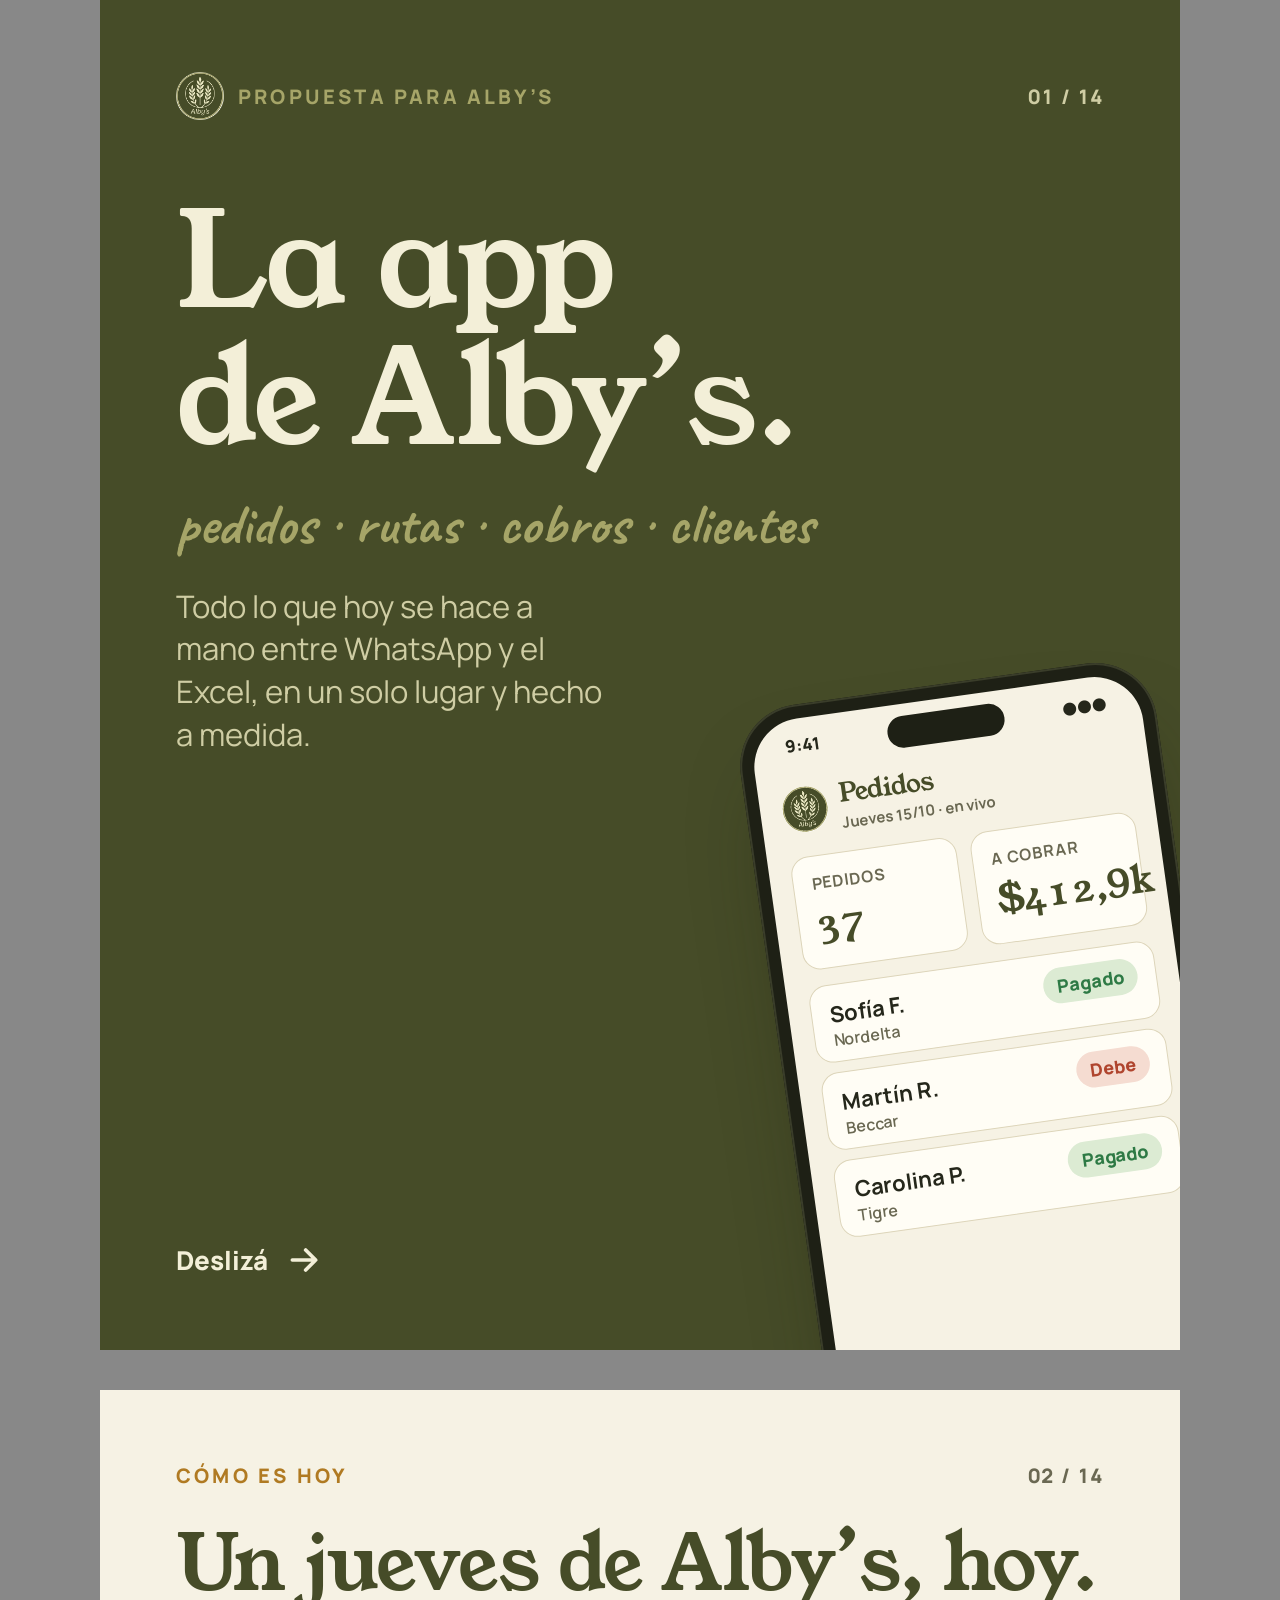
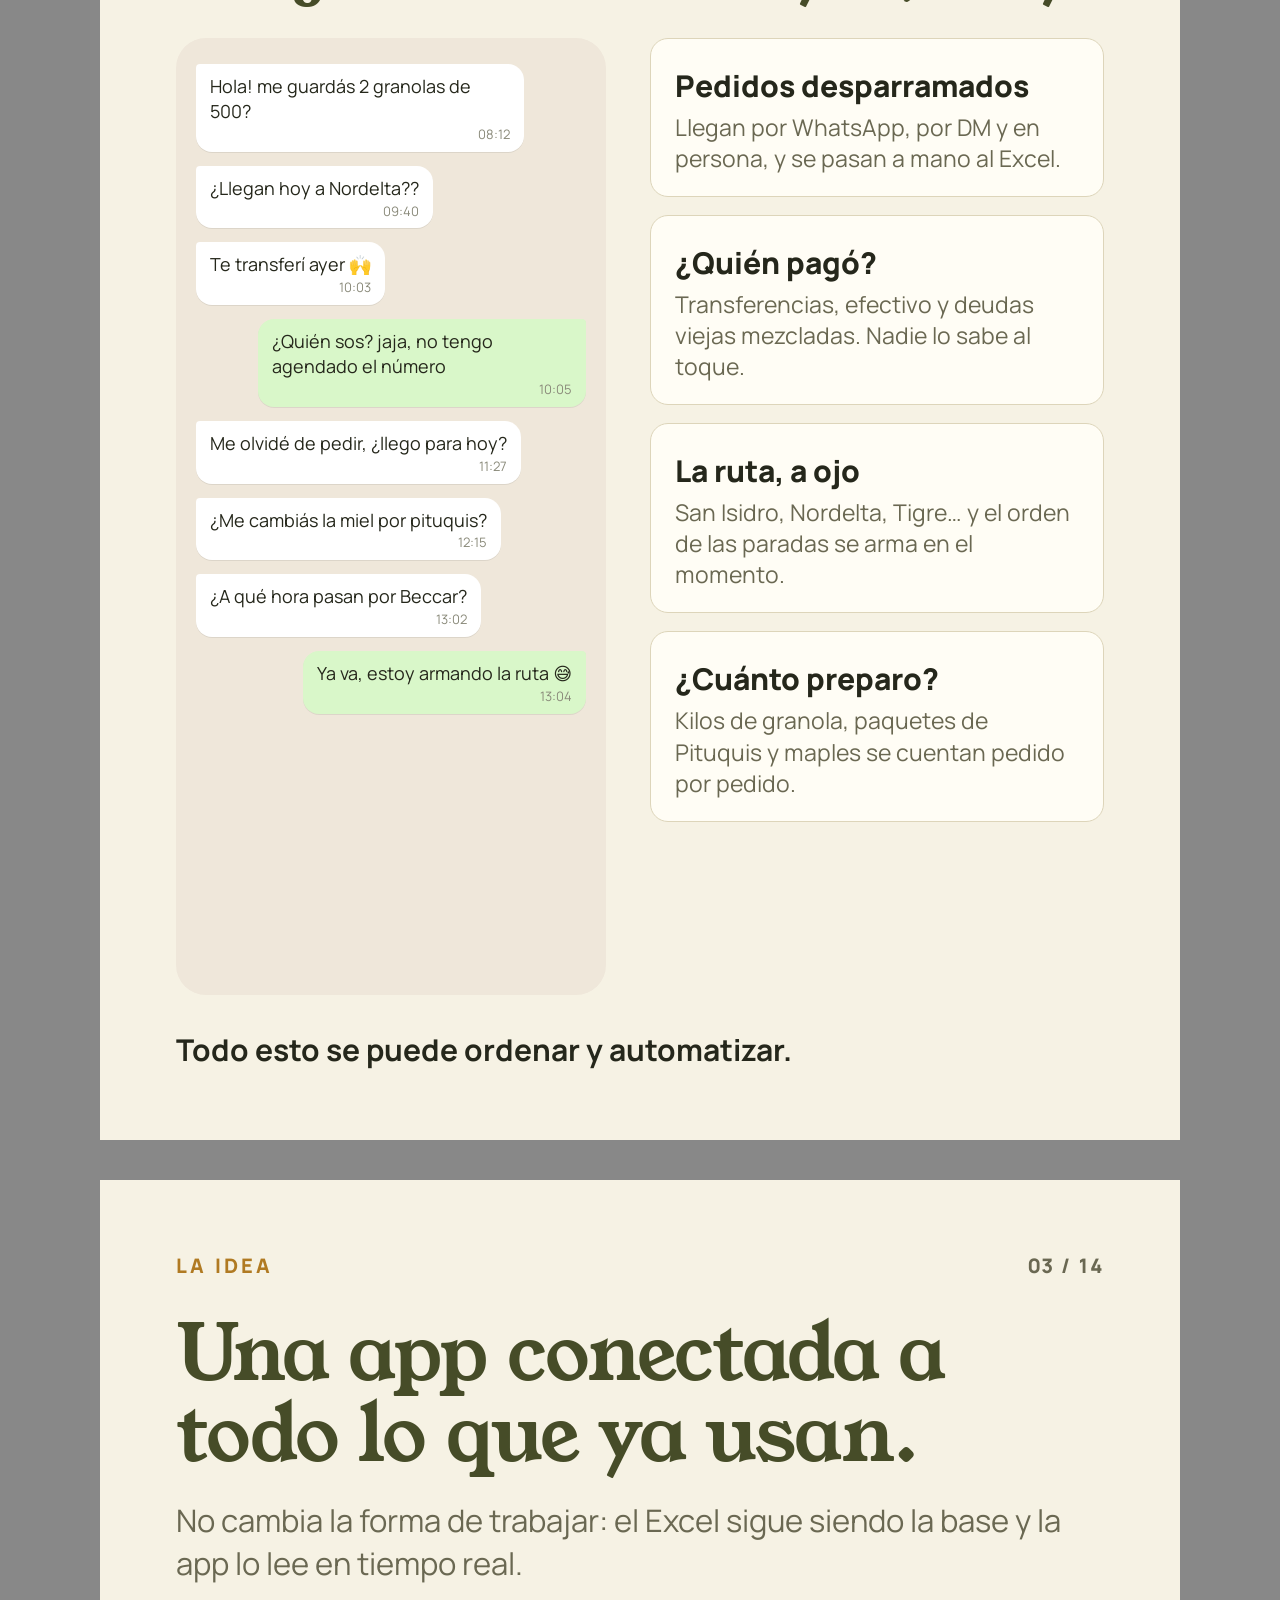
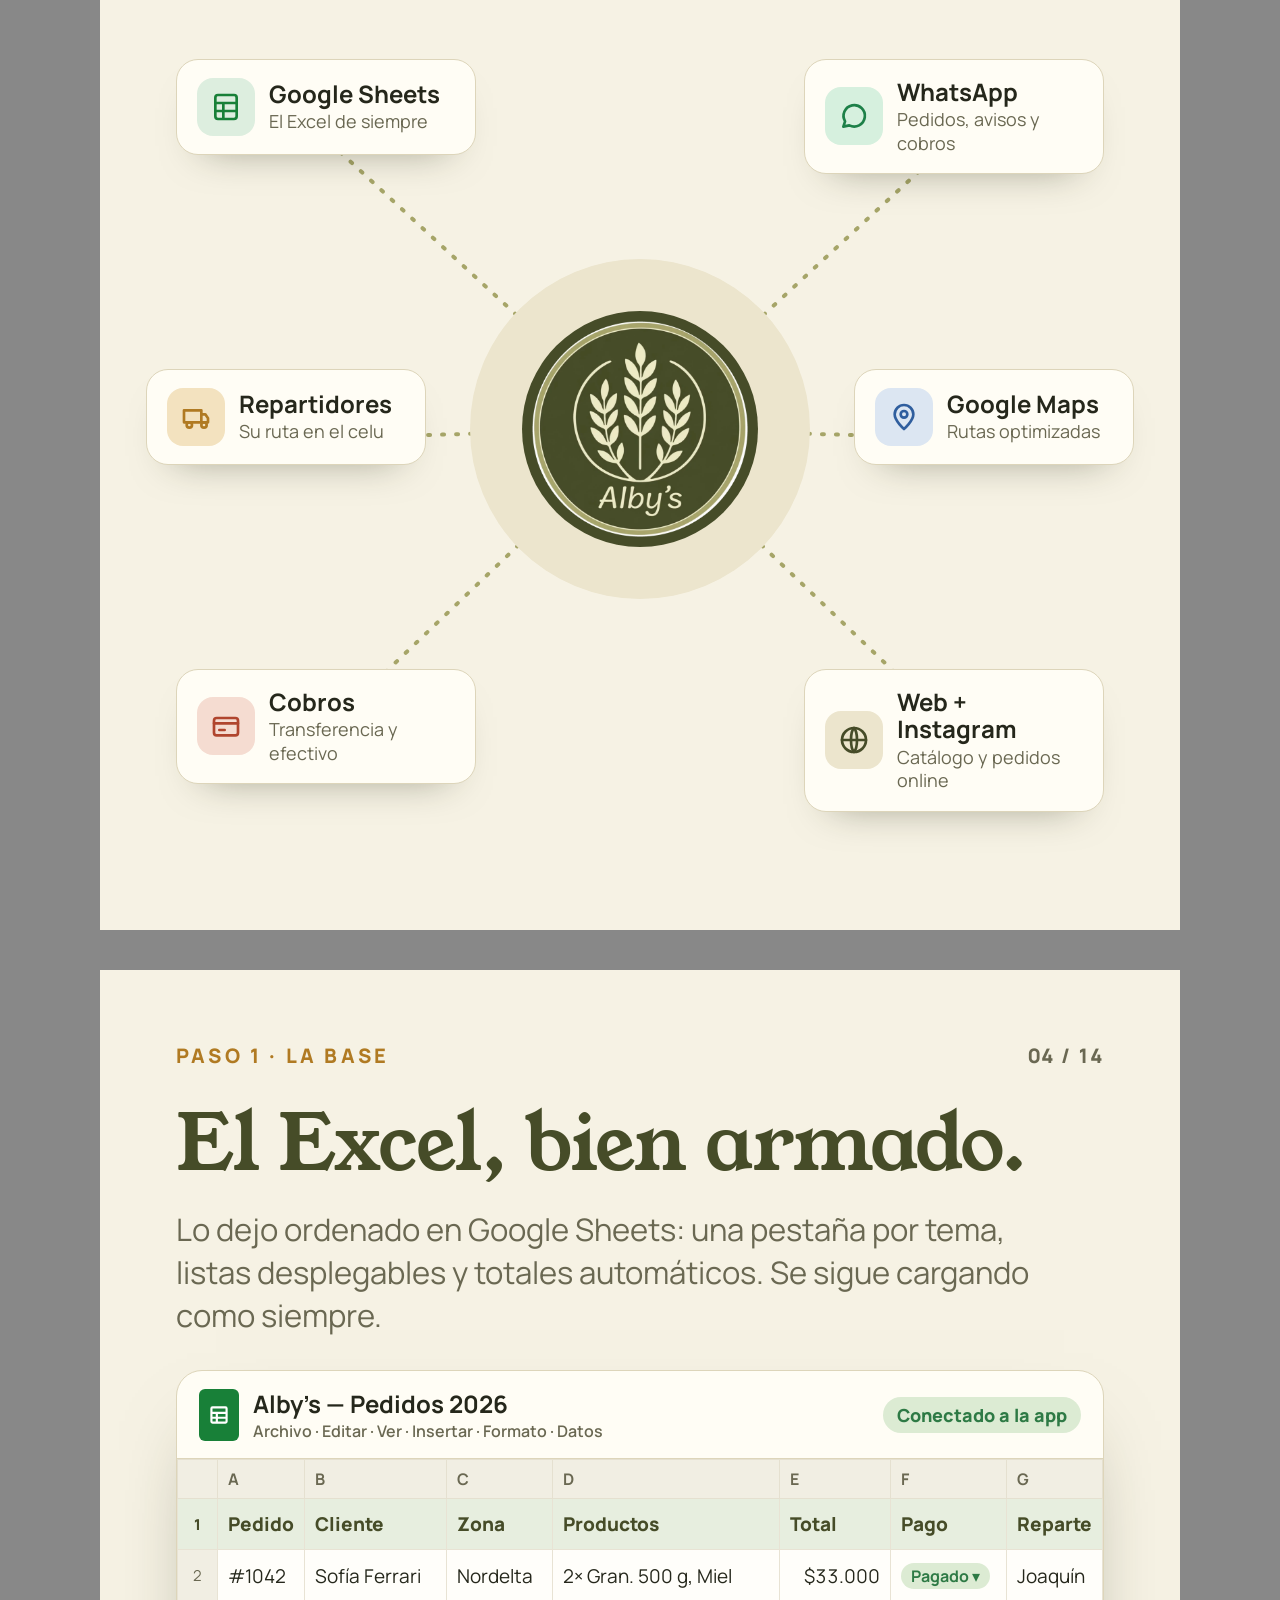
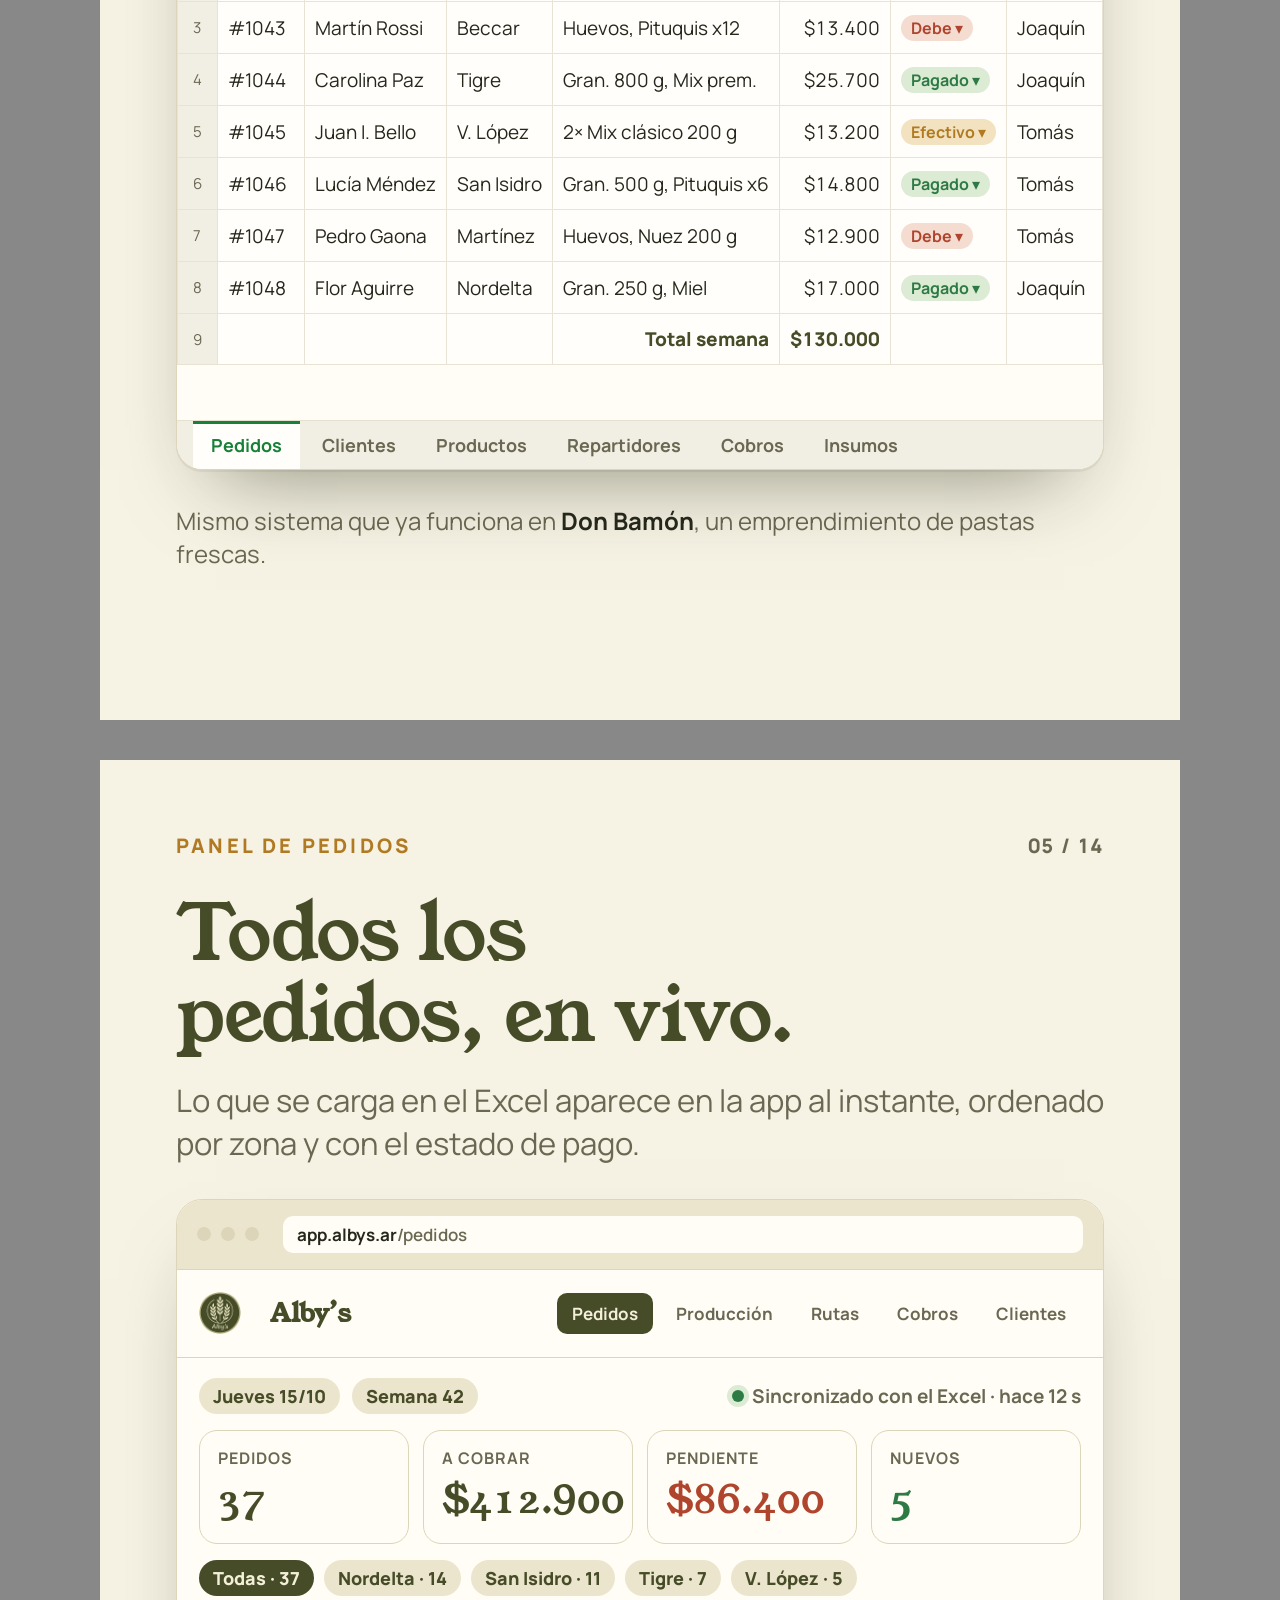
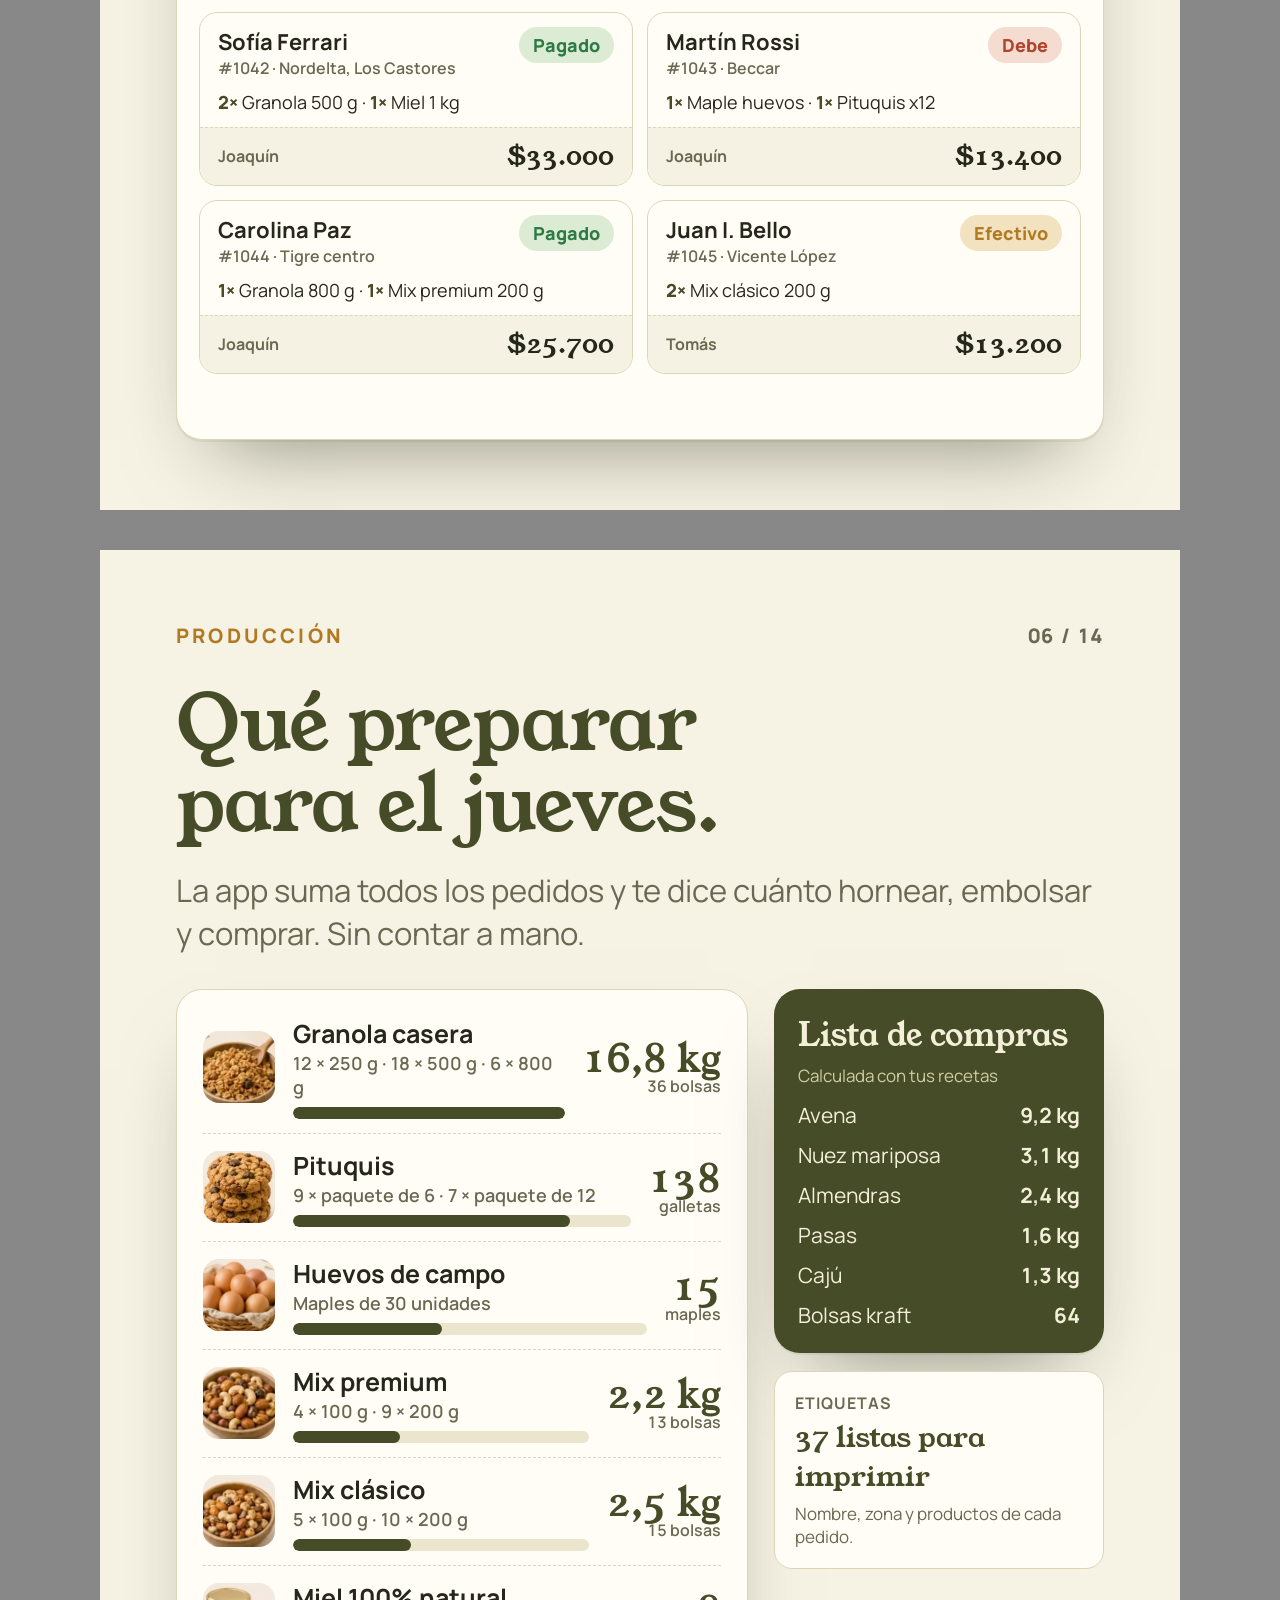
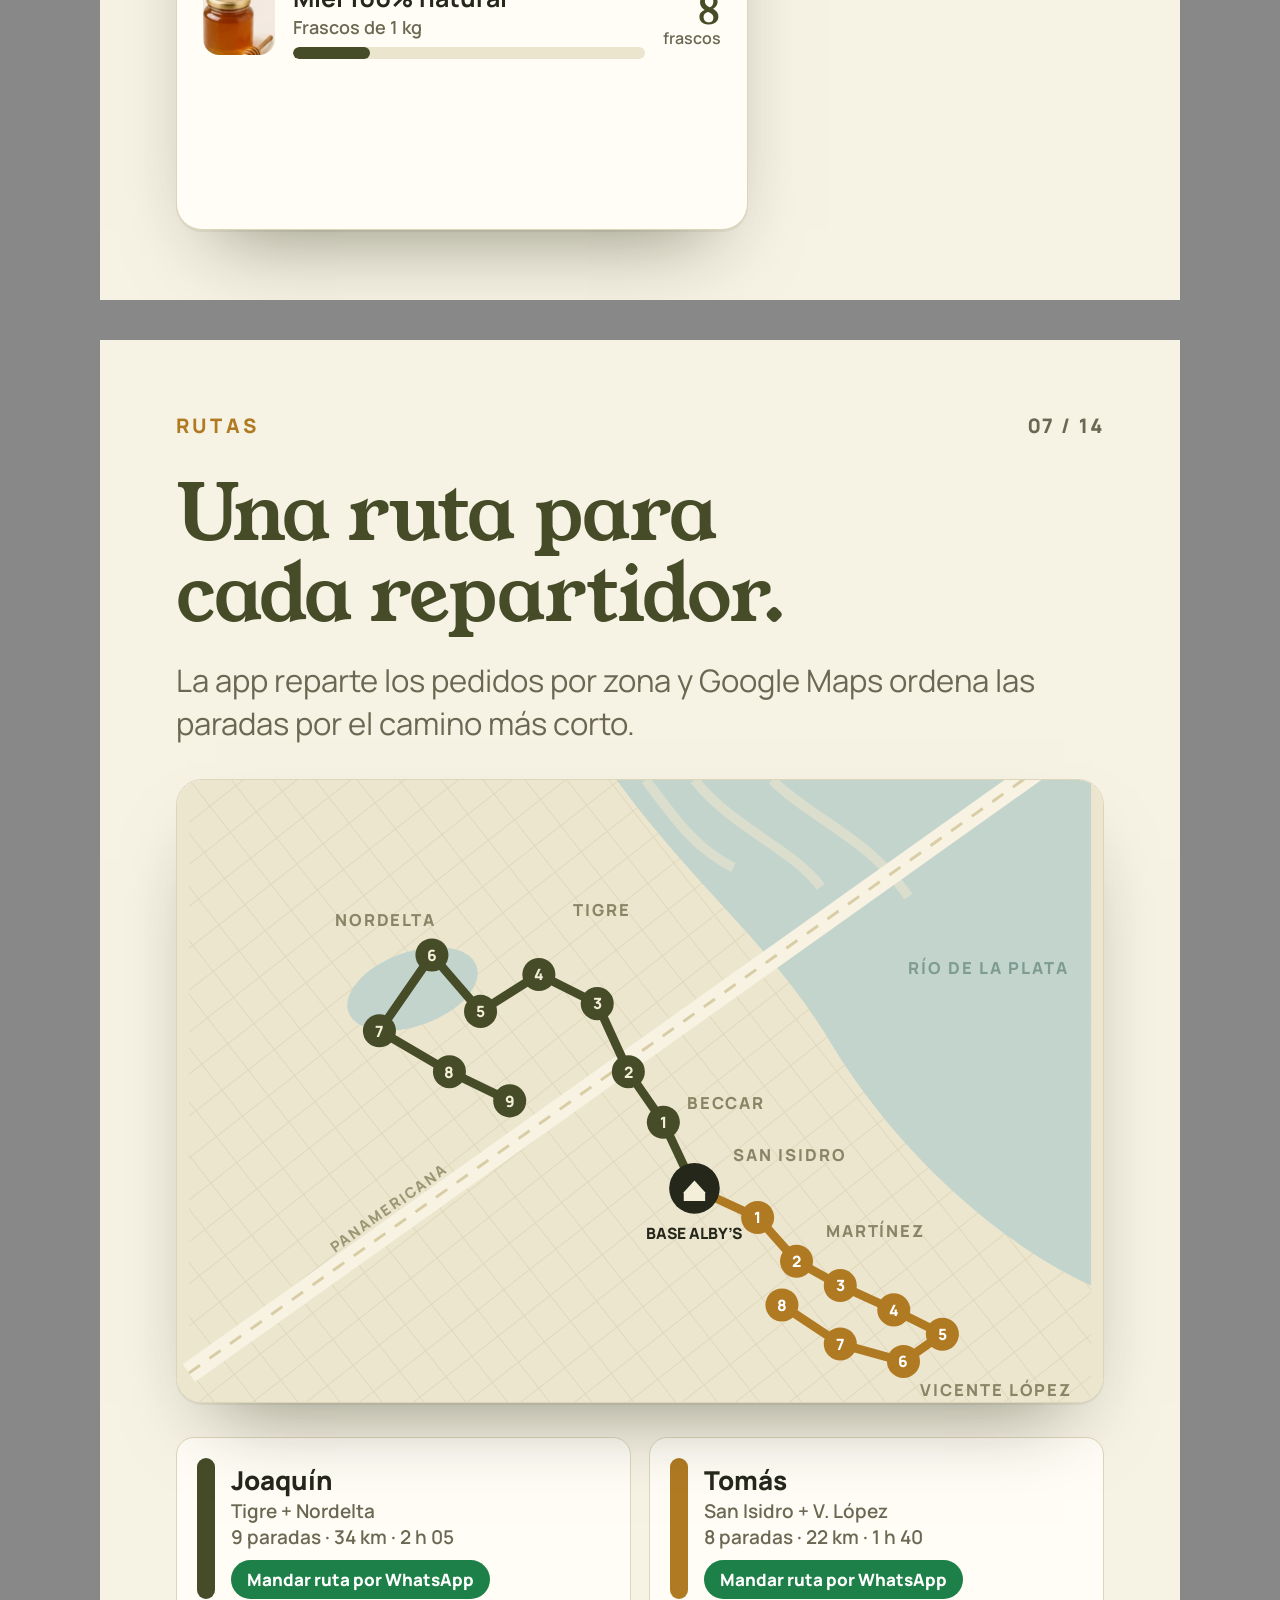
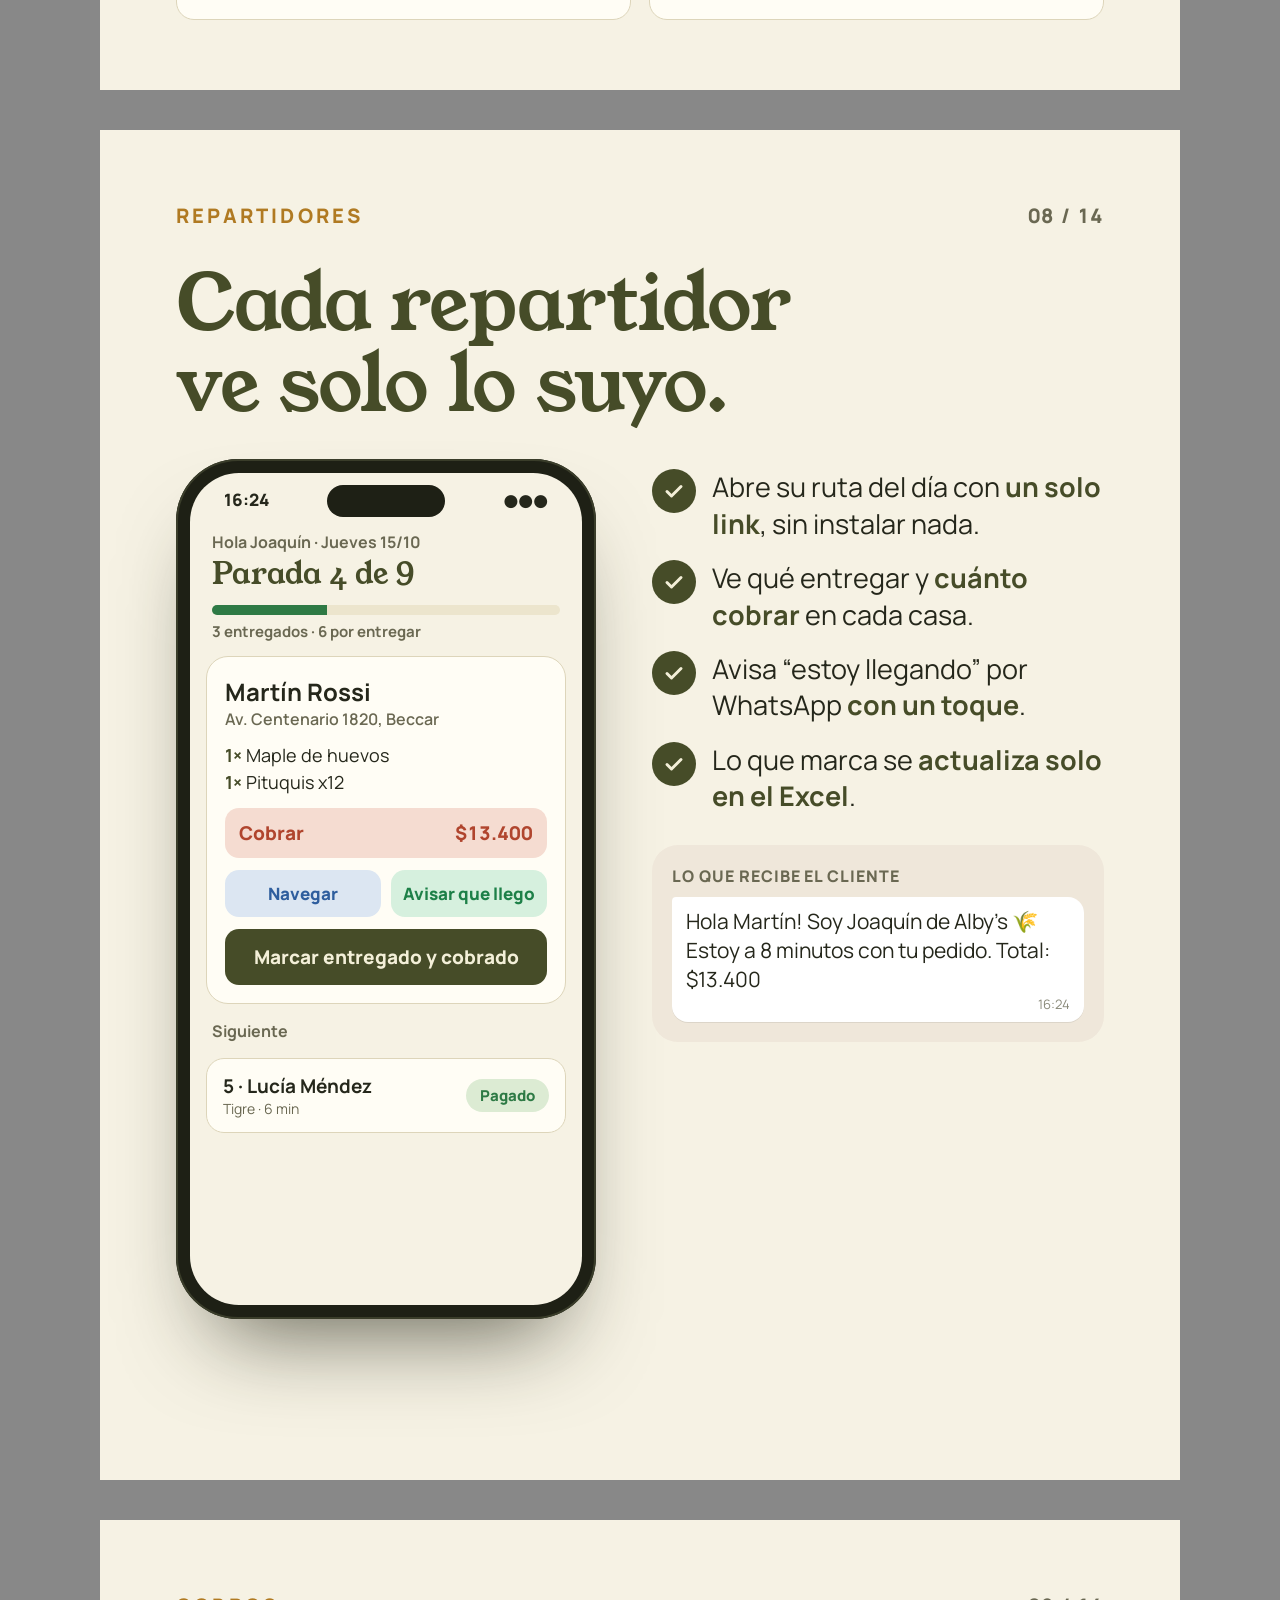
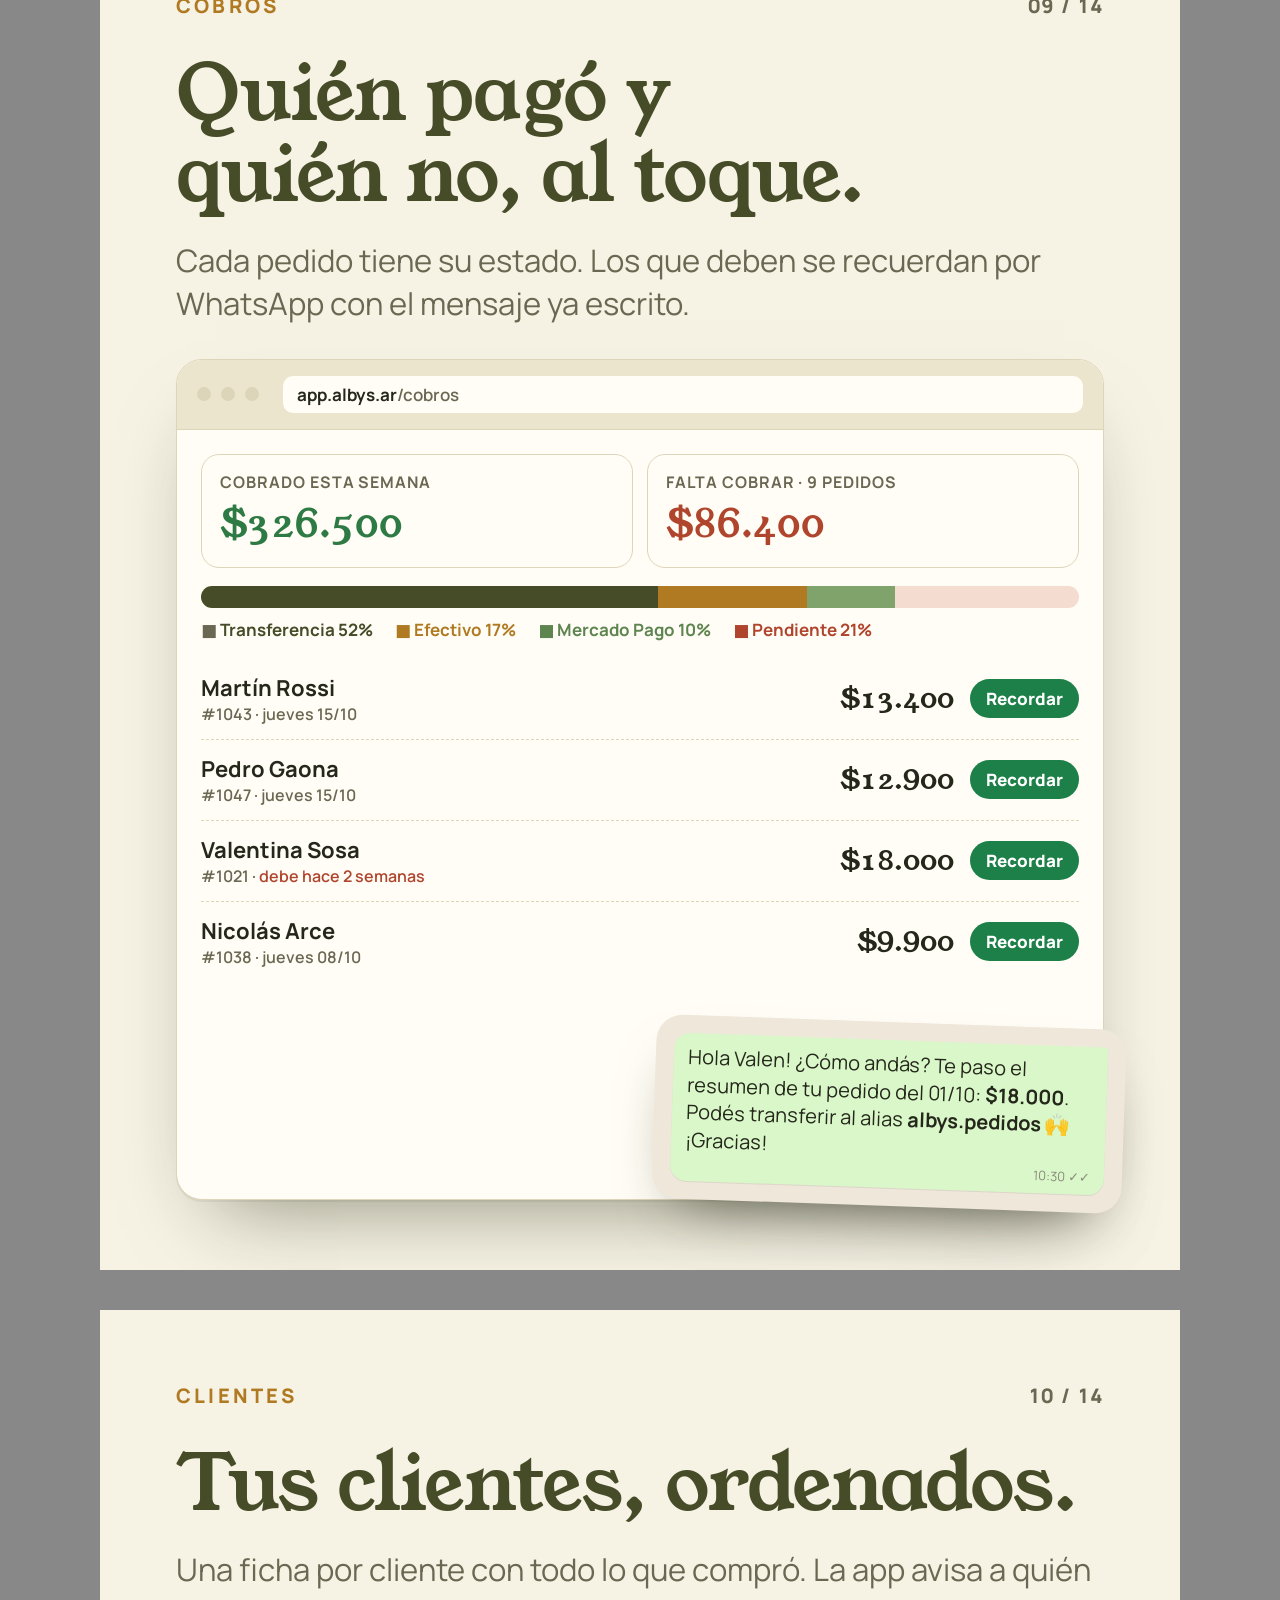
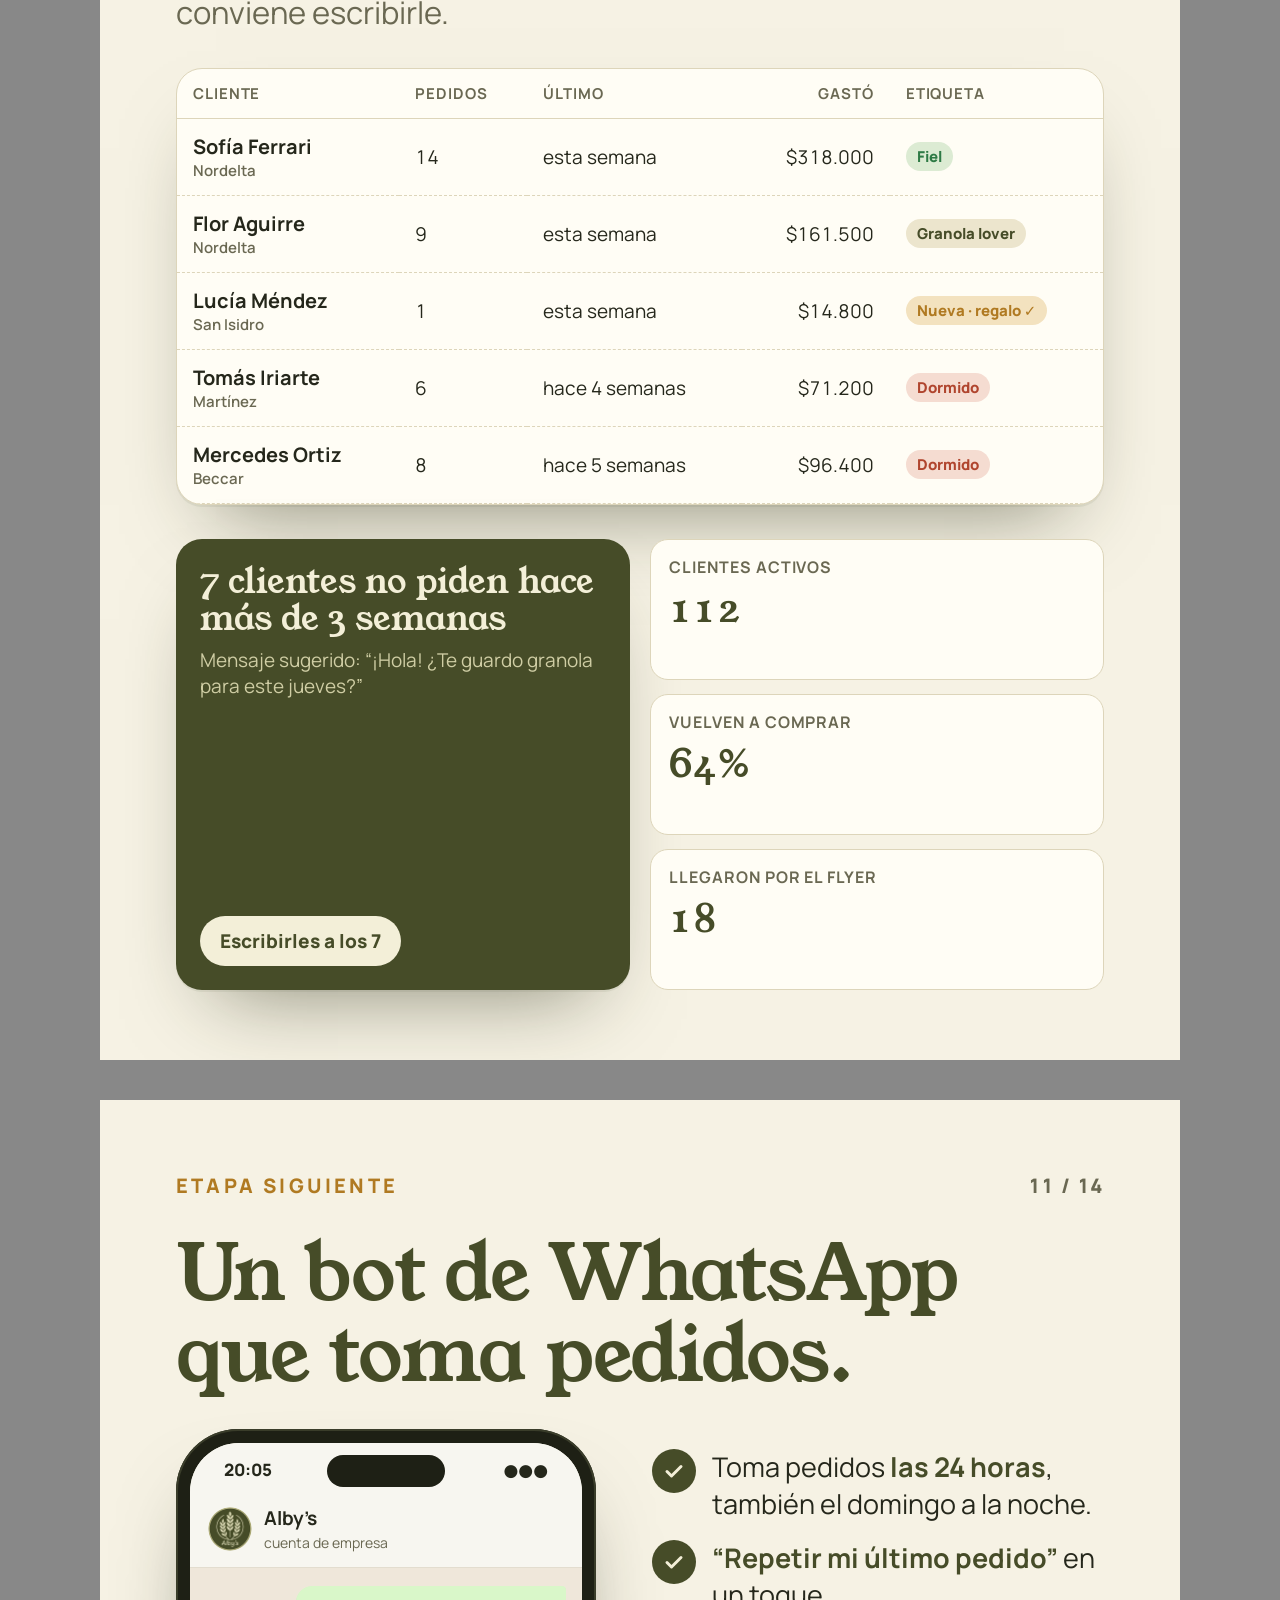
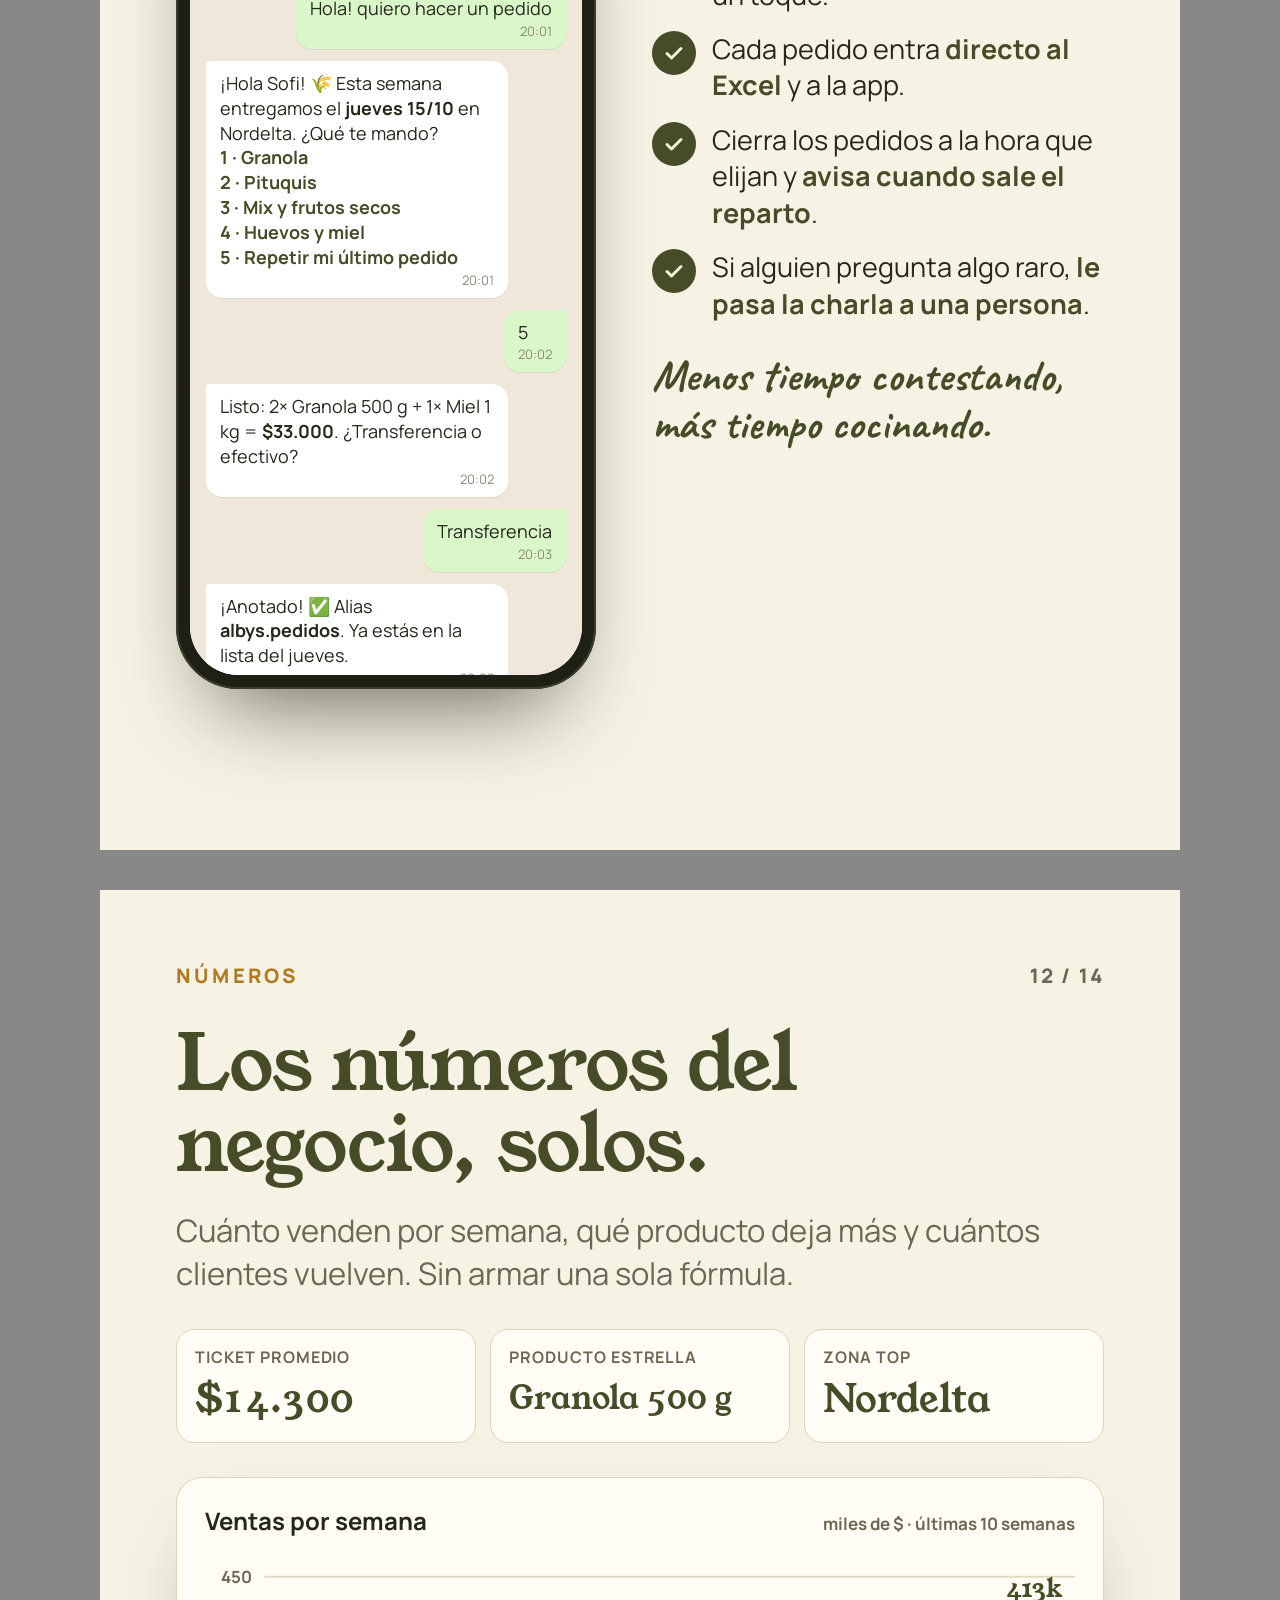
==== propuesta/slides.html @ 009fa334 "Propuesta de micro-app para Alby's (carrusel + video) y landing con pedido por WhatsApp Co-Authored-" ====
<!doctype html>
<html lang="es-AR">
<head>
<meta charset="utf-8">
<title>Propuesta App Alby's</title>
<link rel="stylesheet" href="https://fonts.googleapis.com/css2?family=Young+Serif&family=Manrope:wght@400;500;600;700;800&family=Caveat:wght@600;700&display=swap">
<style>
/* Carrusel 1080x1350 (4:5, formato Instagram). Paleta tomada del logo de Alby's. */
:root {
  --paper: #F6F2E4; --card: #FFFDF5; --sunk: #ECE5CD; --line: #DDD5BA;
  --olive: #464C28; --olive-2: #5E6636; --wheat: #A6A568; --cream: #F3EFD8; --cream-2: #CFCDA4;
  --ink: #25271B; --muted: #6A6852; --honey: #B07A22; --honey-bg: #F3E2BF;
  --ok: #2E7A45; --ok-bg: #DCEBD3; --bad: #B0452E; --bad-bg: #F5DCD1;
  --wa: #1D8048; --wa-bubble: #D9F7C9; --sheet: #188038;
  --f-d: "Young Serif", Georgia, serif; --f-b: "Manrope", system-ui, sans-serif; --f-h: "Caveat", cursive;
}
* { box-sizing: border-box; }
body { margin: 0; background: #888; font-family: var(--f-b); color: var(--ink); -webkit-font-smoothing: antialiased; }
.slide { width: 1080px; height: 1350px; position: relative; overflow: hidden; background: var(--paper); padding: 72px 76px 70px; display: flex; flex-direction: column; gap: 34px; margin: 0 auto 40px; }
.slide.dark { background: var(--olive); color: var(--cream); }
.meta { display: flex; justify-content: space-between; align-items: center; font-weight: 800; font-size: 20px; letter-spacing: .16em; text-transform: uppercase; color: var(--honey); }
.meta .brand { display: flex; align-items: center; gap: 14px; }
.meta img { width: 48px; height: 48px; }
.meta .n { color: var(--muted); font-variant-numeric: tabular-nums; letter-spacing: .08em; }
.dark .meta { color: var(--wheat); } .dark .meta .n { color: var(--cream-2); }
h1, h2, h3 { font-family: var(--f-d); font-weight: 400; margin: 0; line-height: 1.04; letter-spacing: -0.012em; text-wrap: balance; }
h2 { font-size: 78px; color: var(--olive); }
.dark h2 { color: var(--cream); }
.lead { font-size: 31px; line-height: 1.38; color: var(--muted); margin: -10px 0 0; max-width: 30em; text-wrap: pretty; }
.dark .lead { color: var(--cream-2); }
.hand { font-family: var(--f-h); font-weight: 700; }
.num { font-variant-numeric: tabular-nums; }
.grow { flex: 1; min-height: 0; position: relative; }
.foot { font-size: 24px; color: var(--muted); margin: 0; }
.foot b { color: var(--ink); }
.pill { display: inline-flex; align-items: center; gap: 8px; padding: 6px 14px; border-radius: 999px; font-weight: 800; font-size: 18px; white-space: nowrap; }
.pill.ok { background: var(--ok-bg); color: var(--ok); }
.pill.bad { background: var(--bad-bg); color: var(--bad); }
.pill.honey { background: var(--honey-bg); color: var(--honey); }
.pill.neutral { background: var(--sunk); color: var(--olive); }
.ico { width: 1em; height: 1em; flex: none; }

/* Ventana de navegador */
.win { background: var(--card); border-radius: 26px; box-shadow: 0 2px 0 rgba(70,76,40,.08), 0 40px 80px -40px rgba(40,44,20,.55); overflow: hidden; border: 1px solid var(--line); display: flex; flex-direction: column; }
.win .bar { display: flex; align-items: center; gap: 10px; padding: 16px 20px; background: var(--sunk); border-bottom: 1px solid var(--line); }
.win .bar i { width: 14px; height: 14px; border-radius: 50%; background: var(--line); display: block; }
.win .url { margin-left: 14px; flex: 1; background: var(--card); border-radius: 10px; padding: 7px 14px; font-size: 17px; color: var(--muted); font-weight: 600; }
.win .url b { color: var(--ink); }
.appnav { display: flex; align-items: center; gap: 8px; padding: 16px 22px; border-bottom: 1px solid var(--line); }
.appnav img { width: 42px; height: 42px; }
.appnav .t { font-family: var(--f-d); font-size: 26px; color: var(--olive); margin-right: auto; margin-left: 6px; }
.appnav span { padding: 9px 15px; border-radius: 10px; font-weight: 700; font-size: 17px; color: var(--muted); }
.appnav span.on { background: var(--olive); color: var(--cream); }

/* Teléfono */
.phone { width: 420px; height: 860px; border-radius: 62px; background: #1E2015; padding: 14px; box-shadow: 0 50px 90px -40px rgba(30,32,16,.7), inset 0 0 0 2px #3a3d2a; flex: none; }
.phone .scr { width: 100%; height: 100%; border-radius: 49px; overflow: hidden; background: var(--paper); color: var(--ink); position: relative; display: flex; flex-direction: column; }
.phone .sb { height: 52px; display: flex; justify-content: space-between; align-items: center; padding: 0 34px; font-weight: 800; font-size: 17px; flex: none; }
.phone .sb::after { content: ""; position: absolute; left: 50%; top: 12px; transform: translateX(-50%); width: 118px; height: 32px; border-radius: 20px; background: #1E2015; }

/* KPI */
.kpis { display: grid; gap: 14px; }
.kpi { background: var(--card); border: 1px solid var(--line); border-radius: 18px; padding: 16px 18px; min-width: 0; }
.kpi small { display: block; font-size: 16px; font-weight: 700; color: var(--muted); text-transform: uppercase; letter-spacing: .06em; }
.kpi b { display: block; font-family: var(--f-d); font-weight: 400; font-size: 38px; color: var(--olive); margin-top: 4px; font-variant-numeric: tabular-nums; }
.kpi.bad b { color: var(--bad); } .kpi.ok b { color: var(--ok); }

/* Tarjeta pedido */
.ord { background: var(--card); border: 1px solid var(--line); border-radius: 18px; overflow: hidden; display: flex; flex-direction: column; min-width: 0; }
.ord .h { display: flex; justify-content: space-between; align-items: flex-start; gap: 10px; padding: 14px 18px 10px; }
.ord .h b { font-size: 22px; display: block; }
.ord .h small { font-size: 16px; color: var(--muted); font-weight: 600; }
.ord .it { padding: 0 18px 12px; font-size: 18px; line-height: 1.45; color: var(--ink); }
.ord .it em { font-style: normal; color: var(--olive); font-weight: 800; }
.ord .f { display: flex; justify-content: space-between; align-items: center; padding: 10px 18px; border-top: 1px dashed var(--line); background: color-mix(in srgb, var(--sunk) 45%, var(--card)); font-size: 16px; color: var(--muted); font-weight: 700; }
.ord .f b { font-family: var(--f-d); font-weight: 400; font-size: 26px; color: var(--ink); }
.wa-btn { display: inline-flex; align-items: center; gap: 8px; background: var(--wa); color: #fff; font-weight: 800; border-radius: 999px; padding: 8px 16px; font-size: 17px; white-space: nowrap; }

/* Bullets */
.ticks { list-style: none; margin: 0; padding: 0; display: grid; gap: 18px; }
.ticks li { display: grid; grid-template-columns: 44px 1fr; gap: 16px; align-items: start; font-size: 27px; line-height: 1.35; }
.ticks li::before { content: ""; width: 44px; height: 44px; border-radius: 50%; background: var(--olive) url("data:image/svg+xml,%3Csvg xmlns='http://www.w3.org/2000/svg' viewBox='0 0 24 24' fill='none' stroke='%23F3EFD8' stroke-width='3' stroke-linecap='round' stroke-linejoin='round'%3E%3Cpath d='M5 12.5l4.5 4.5L19 7.5'/%3E%3C/svg%3E") center / 24px no-repeat; }
.ticks b { color: var(--olive); }
.dark .ticks li::before { background-color: var(--cream); background-image: url("data:image/svg+xml,%3Csvg xmlns='http://www.w3.org/2000/svg' viewBox='0 0 24 24' fill='none' stroke='%23464C28' stroke-width='3' stroke-linecap='round' stroke-linejoin='round'%3E%3Cpath d='M5 12.5l4.5 4.5L19 7.5'/%3E%3C/svg%3E"); }
.dark .ticks b { color: var(--cream); }

/* WhatsApp */
.chat { background: #EFE7DA; display: flex; flex-direction: column; gap: 12px; padding: 18px 16px; flex: 1; }
.chat-h { background: #F7F6F0; display: flex; align-items: center; gap: 12px; padding: 10px 18px 14px; border-bottom: 1px solid #e3ddcf; flex: none; }
.chat-h img { width: 44px; height: 44px; border-radius: 50%; }
.chat-h b { font-size: 19px; display: block; } .chat-h small { font-size: 14px; color: var(--muted); }
.bub { max-width: 84%; padding: 10px 14px 8px; border-radius: 16px; font-size: 18px; line-height: 1.38; box-shadow: 0 1px 0 rgba(0,0,0,.08); background: #fff; align-self: flex-start; border-top-left-radius: 4px; }
.bub.me { background: var(--wa-bubble); align-self: flex-end; border-top-left-radius: 16px; border-top-right-radius: 4px; }
.bub time { display: block; text-align: right; font-size: 13px; color: #8a8a7a; margin-top: 2px; }
.bub .opt { display: block; font-weight: 700; color: var(--olive); }
</style>
</head>
<body>

<!-- 1 · PORTADA -->
<section class="slide dark" id="s1">
  <div class="meta"><span class="brand"><img src="../assets/logo-180.png" alt="">Propuesta para Alby’s</span><span class="n">01 / 14</span></div>
  <div style="display:flex;flex-direction:column;gap:26px;margin-top:40px;position:relative;z-index:2">
    <h1 style="font-size:132px;color:var(--cream)">La app<br>de Alby’s.</h1>
    <p class="hand" style="font-size:58px;color:var(--wheat);margin:0;line-height:1">pedidos · rutas · cobros · clientes</p>
    <p class="lead" style="max-width:14em;margin-top:6px">Todo lo que hoy se hace a mano entre WhatsApp y el Excel, en un solo lugar y hecho a medida.</p>
  </div>
  <div class="phone" style="position:absolute;right:-30px;bottom:-190px;transform:rotate(-8deg);z-index:1">
    <div class="scr">
      <div class="sb"><span>9:41</span><span>●●●</span></div>
      <div style="padding:10px 22px 0;display:flex;align-items:center;gap:12px"><img src="../assets/logo-180.png" style="width:46px;height:46px" alt=""><div><b style="font-family:var(--f-d);font-weight:400;font-size:26px;color:var(--olive)">Pedidos</b><div style="font-size:15px;color:var(--muted);font-weight:700">Jueves 15/10 · en vivo</div></div></div>
      <div class="kpis" style="grid-template-columns:1fr 1fr;padding:18px 22px 6px">
        <div class="kpi"><small>Pedidos</small><b>37</b></div>
        <div class="kpi"><small>A cobrar</small><b>$412,9k</b></div>
      </div>
      <div style="display:grid;gap:10px;padding:10px 22px">
        <div class="ord"><div class="h"><div><b>Sofía F.</b><small>Nordelta</small></div><span class="pill ok">Pagado</span></div></div>
        <div class="ord"><div class="h"><div><b>Martín R.</b><small>Beccar</small></div><span class="pill bad">Debe</span></div></div>
        <div class="ord"><div class="h"><div><b>Carolina P.</b><small>Tigre</small></div><span class="pill ok">Pagado</span></div></div>
      </div>
    </div>
  </div>
  <div style="margin-top:auto;position:relative;z-index:2;display:flex;align-items:center;gap:16px;font-size:26px;font-weight:800;color:var(--cream)">Deslizá <svg class="ico" style="width:40px;height:40px" viewBox="0 0 24 24" fill="none" stroke="currentColor" stroke-width="2.2" stroke-linecap="round" stroke-linejoin="round"><path d="M5 12h14M13 6l6 6-6 6"/></svg></div>
</section>

<!-- 2 · HOY -->
<section class="slide" id="s2">
  <div class="meta"><span>Cómo es hoy</span><span class="n">02 / 14</span></div>
  <h2>Un jueves de Alby’s, hoy.</h2>
  <div class="grow" style="display:grid;grid-template-columns:430px 1fr;gap:44px">
    <div style="background:#EFE7DA;border-radius:30px;padding:26px 20px;display:flex;flex-direction:column;gap:14px;overflow:hidden">
      <div class="bub">Hola! me guardás 2 granolas de 500? <time>08:12</time></div>
      <div class="bub">¿Llegan hoy a Nordelta?? <time>09:40</time></div>
      <div class="bub">Te transferí ayer 🙌 <time>10:03</time></div>
      <div class="bub me">¿Quién sos? jaja, no tengo agendado el número <time>10:05</time></div>
      <div class="bub">Me olvidé de pedir, ¿llego para hoy? <time>11:27</time></div>
      <div class="bub">¿Me cambiás la miel por pituquis? <time>12:15</time></div>
      <div class="bub">¿A qué hora pasan por Beccar? <time>13:02</time></div>
      <div class="bub me">Ya va, estoy armando la ruta 😅 <time>13:04</time></div>
    </div>
    <div style="display:flex;flex-direction:column;gap:18px">
      <div class="kpi" style="padding:22px 24px"><b style="font-size:30px;color:var(--ink);font-family:var(--f-b);font-weight:800">Pedidos desparramados</b><p style="margin:6px 0 0;font-size:23px;color:var(--muted);line-height:1.35">Llegan por WhatsApp, por DM y en persona, y se pasan a mano al Excel.</p></div>
      <div class="kpi" style="padding:22px 24px"><b style="font-size:30px;color:var(--ink);font-family:var(--f-b);font-weight:800">¿Quién pagó?</b><p style="margin:6px 0 0;font-size:23px;color:var(--muted);line-height:1.35">Transferencias, efectivo y deudas viejas mezcladas. Nadie lo sabe al toque.</p></div>
      <div class="kpi" style="padding:22px 24px"><b style="font-size:30px;color:var(--ink);font-family:var(--f-b);font-weight:800">La ruta, a ojo</b><p style="margin:6px 0 0;font-size:23px;color:var(--muted);line-height:1.35">San Isidro, Nordelta, Tigre… y el orden de las paradas se arma en el momento.</p></div>
      <div class="kpi" style="padding:22px 24px"><b style="font-size:30px;color:var(--ink);font-family:var(--f-b);font-weight:800">¿Cuánto preparo?</b><p style="margin:6px 0 0;font-size:23px;color:var(--muted);line-height:1.35">Kilos de granola, paquetes de Pituquis y maples se cuentan pedido por pedido.</p></div>
    </div>
  </div>
  <p class="foot" style="font-size:30px"><b>Todo esto se puede ordenar y automatizar.</b></p>
</section>

<!-- 3 · CÓMO SE CONECTA -->
<section class="slide" id="s3">
  <div class="meta"><span>La idea</span><span class="n">03 / 14</span></div>
  <h2>Una app conectada a todo lo que ya usan.</h2>
  <p class="lead">No cambia la forma de trabajar: el Excel sigue siendo la base y la app lo lee en tiempo real.</p>
  <div class="grow" id="hub">
    <svg viewBox="0 0 928 820" width="928" height="820" style="position:absolute;inset:0" aria-hidden="true">
      <g stroke="#A6A568" stroke-width="4" stroke-dasharray="2 12" stroke-linecap="round" fill="none">
        <path d="M464 410 L150 120"/><path d="M464 410 L778 120"/><path d="M464 410 L110 420"/><path d="M464 410 L818 420"/><path d="M464 410 L150 710"/><path d="M464 410 L778 710"/>
      </g>
      <circle cx="464" cy="410" r="170" fill="#ECE5CD"/>
      <circle cx="464" cy="410" r="118" fill="#464C28"/>
    </svg>
    <img src="../assets/logo.png" alt="" style="position:absolute;left:356px;top:302px;width:216px;height:216px">
    <style>
      .node { position: absolute; width: 300px; background: var(--card); border: 1px solid var(--line); border-radius: 22px; padding: 18px 20px; display: grid; grid-template-columns: 58px 1fr; gap: 14px; align-items: center; box-shadow: 0 20px 40px -28px rgba(40,44,20,.5); }
      .node .i { width: 58px; height: 58px; border-radius: 16px; display: grid; place-items: center; }
      .node .i svg { width: 32px; height: 32px; }
      .node b { font-size: 24px; display: block; line-height: 1.15; }
      .node small { font-size: 18px; color: var(--muted); line-height: 1.3; display: block; margin-top: 3px; }
    </style>
    <div class="node" style="left:0;top:40px"><div class="i" style="background:#DDEEDF;color:var(--sheet)"><svg viewBox="0 0 24 24" fill="none" stroke="currentColor" stroke-width="2"><rect x="4" y="3" width="16" height="18" rx="2"/><path d="M4 9h16M4 15h16M10 9v12"/></svg></div><div><b>Google Sheets</b><small>El Excel de siempre</small></div></div>
    <div class="node" style="right:0;top:40px"><div class="i" style="background:#D6F0DE;color:var(--wa)"><svg viewBox="0 0 24 24" fill="none" stroke="currentColor" stroke-width="2" stroke-linejoin="round"><path d="M4 20l1.3-4A8 8 0 1 1 8.5 19z"/></svg></div><div><b>WhatsApp</b><small>Pedidos, avisos y cobros</small></div></div>
    <div class="node" style="left:-30px;top:350px;width:280px"><div class="i" style="background:#F3E2BF;color:var(--honey)"><svg viewBox="0 0 24 24" fill="none" stroke="currentColor" stroke-width="2" stroke-linecap="round" stroke-linejoin="round"><path d="M3 7h13v9H3zM16 10h3l2 3v3h-5"/><circle cx="7" cy="18" r="2"/><circle cx="18" cy="18" r="2"/></svg></div><div><b>Repartidores</b><small>Su ruta en el celu</small></div></div>
    <div class="node" style="right:-30px;top:350px;width:280px"><div class="i" style="background:#DCE6F2;color:#2F5E9E"><svg viewBox="0 0 24 24" fill="none" stroke="currentColor" stroke-width="2" stroke-linecap="round" stroke-linejoin="round"><path d="M12 21s-7-6-7-11a7 7 0 0 1 14 0c0 5-7 11-7 11z"/><circle cx="12" cy="10" r="2.5"/></svg></div><div><b>Google Maps</b><small>Rutas optimizadas</small></div></div>
    <div class="node" style="left:0;top:650px"><div class="i" style="background:#F5DCD1;color:var(--bad)"><svg viewBox="0 0 24 24" fill="none" stroke="currentColor" stroke-width="2" stroke-linecap="round"><rect x="3" y="6" width="18" height="13" rx="2"/><path d="M3 10h18M7 15h4"/></svg></div><div><b>Cobros</b><small>Transferencia y efectivo</small></div></div>
    <div class="node" style="right:0;top:650px"><div class="i" style="background:#ECE5CD;color:var(--olive)"><svg viewBox="0 0 24 24" fill="none" stroke="currentColor" stroke-width="2" stroke-linecap="round"><circle cx="12" cy="12" r="9"/><path d="M3 12h18M12 3c3 3 3 15 0 18M12 3c-3 3-3 15 0 18"/></svg></div><div><b>Web + Instagram</b><small>Catálogo y pedidos online</small></div></div>
  </div>
</section>

<!-- 4 · EL EXCEL -->
<section class="slide" id="s4">
  <div class="meta"><span>Paso 1 · La base</span><span class="n">04 / 14</span></div>
  <h2>El Excel, bien armado.</h2>
  <p class="lead">Lo dejo ordenado en Google Sheets: una pestaña por tema, listas desplegables y totales automáticos. Se sigue cargando como siempre.</p>
  <div class="win grow" style="flex:none;height:700px">
    <div style="display:flex;align-items:center;gap:14px;padding:16px 22px;border-bottom:1px solid var(--line)">
      <div style="width:40px;height:52px;border-radius:6px;background:var(--sheet);display:grid;place-items:center"><svg viewBox="0 0 24 24" width="26" height="26" fill="none" stroke="#fff" stroke-width="2"><rect x="5" y="5" width="14" height="14" rx="1"/><path d="M5 10h14M5 14.5h14M10 10v9"/></svg></div>
      <div><b style="font-size:24px">Alby’s — Pedidos 2026</b><div style="font-size:16px;color:var(--muted);font-weight:600">Archivo · Editar · Ver · Insertar · Formato · Datos</div></div>
      <span class="pill ok" style="margin-left:auto">Conectado a la app</span>
    </div>
    <style>
      .sheet { width: 100%; border-collapse: collapse; font-size: 19px; }
      .sheet th { background: #F1EEE3; color: var(--muted); font-weight: 700; font-size: 16px; padding: 8px 10px; border: 1px solid #E5E0D0; text-align: left; }
      .sheet td { padding: 12px 10px; border: 1px solid #E8E3D4; white-space: nowrap; background: #FFFEFA; }
      .sheet tr.hd td { background: #E7EEDF; font-weight: 800; color: var(--olive); }
      .sheet td.r { text-align: right; font-variant-numeric: tabular-nums; }
      .sheet td.rn { background: #F1EEE3; color: var(--muted); text-align: center; width: 44px; font-size: 15px; }
      .dd { display: inline-flex; align-items: center; gap: 6px; padding: 2px 10px; border-radius: 999px; font-weight: 700; font-size: 16px; }
      .tabs { display: flex; gap: 4px; padding: 0 16px; background: #F1EEE3; border-top: 1px solid #E5E0D0; margin-top: auto; }
      .tabs span { padding: 12px 18px; font-size: 18px; font-weight: 700; color: var(--muted); }
      .tabs span.on { background: #FFFEFA; color: var(--sheet); box-shadow: inset 0 3px 0 var(--sheet); }
    </style>
    <table class="sheet">
      <tr><th></th><th>A</th><th>B</th><th>C</th><th>D</th><th>E</th><th>F</th><th>G</th></tr>
      <tr class="hd"><td class="rn">1</td><td>Pedido</td><td>Cliente</td><td>Zona</td><td>Productos</td><td>Total</td><td>Pago</td><td>Reparte</td></tr>
      <tr><td class="rn">2</td><td>#1042</td><td>Sofía Ferrari</td><td>Nordelta</td><td>2× Gran. 500 g, Miel</td><td class="r">$33.000</td><td><span class="dd" style="background:var(--ok-bg);color:var(--ok)">Pagado ▾</span></td><td>Joaquín</td></tr>
      <tr><td class="rn">3</td><td>#1043</td><td>Martín Rossi</td><td>Beccar</td><td>Huevos, Pituquis x12</td><td class="r">$13.400</td><td><span class="dd" style="background:var(--bad-bg);color:var(--bad)">Debe ▾</span></td><td>Joaquín</td></tr>
      <tr><td class="rn">4</td><td>#1044</td><td>Carolina Paz</td><td>Tigre</td><td>Gran. 800 g, Mix prem.</td><td class="r">$25.700</td><td><span class="dd" style="background:var(--ok-bg);color:var(--ok)">Pagado ▾</span></td><td>Joaquín</td></tr>
      <tr><td class="rn">5</td><td>#1045</td><td>Juan I. Bello</td><td>V. López</td><td>2× Mix clásico 200 g</td><td class="r">$13.200</td><td><span class="dd" style="background:var(--honey-bg);color:var(--honey)">Efectivo ▾</span></td><td>Tomás</td></tr>
      <tr><td class="rn">6</td><td>#1046</td><td>Lucía Méndez</td><td>San Isidro</td><td>Gran. 500 g, Pituquis x6</td><td class="r">$14.800</td><td><span class="dd" style="background:var(--ok-bg);color:var(--ok)">Pagado ▾</span></td><td>Tomás</td></tr>
      <tr><td class="rn">7</td><td>#1047</td><td>Pedro Gaona</td><td>Martínez</td><td>Huevos, Nuez 200 g</td><td class="r">$12.900</td><td><span class="dd" style="background:var(--bad-bg);color:var(--bad)">Debe ▾</span></td><td>Tomás</td></tr>
      <tr><td class="rn">8</td><td>#1048</td><td>Flor Aguirre</td><td>Nordelta</td><td>Gran. 250 g, Miel</td><td class="r">$17.000</td><td><span class="dd" style="background:var(--ok-bg);color:var(--ok)">Pagado ▾</span></td><td>Joaquín</td></tr>
      <tr><td class="rn">9</td><td></td><td></td><td></td><td style="text-align:right;font-weight:800;color:var(--olive)">Total semana</td><td class="r" style="font-weight:800;color:var(--olive)">$130.000</td><td></td><td></td></tr>
    </table>
    <div class="tabs"><span class="on">Pedidos</span><span>Clientes</span><span>Productos</span><span>Repartidores</span><span>Cobros</span><span>Insumos</span></div>
  </div>
  <p class="foot">Mismo sistema que ya funciona en <b>Don Bamón</b>, un emprendimiento de pastas frescas.</p>
</section>

<!-- 5 · PEDIDOS EN VIVO -->
<section class="slide" id="s5">
  <div class="meta"><span>Panel de pedidos</span><span class="n">05 / 14</span></div>
  <h2>Todos los pedidos, en vivo.</h2>
  <p class="lead">Lo que se carga en el Excel aparece en la app al instante, ordenado por zona y con el estado de pago.</p>
  <div class="win grow">
    <div class="bar"><i></i><i></i><i></i><div class="url"><b>app.albys.ar</b>/pedidos</div></div>
    <div class="appnav"><img src="../assets/logo-180.png" alt=""><span class="t">Alby’s</span><span class="on">Pedidos</span><span>Producción</span><span>Rutas</span><span>Cobros</span><span>Clientes</span></div>
    <div style="padding:20px 22px;display:flex;flex-direction:column;gap:16px;flex:1">
      <div style="display:flex;align-items:center;gap:12px;font-size:19px;font-weight:700;color:var(--muted)">
        <span class="pill neutral">Jueves 15/10</span><span class="pill neutral">Semana 42</span>
        <span style="margin-left:auto;display:flex;align-items:center;gap:8px"><i style="width:12px;height:12px;border-radius:50%;background:var(--ok);display:block;box-shadow:0 0 0 5px var(--ok-bg)"></i>Sincronizado con el Excel · hace 12 s</span>
      </div>
      <div class="kpis" style="grid-template-columns:repeat(4,1fr)">
        <div class="kpi"><small>Pedidos</small><b>37</b></div>
        <div class="kpi"><small>A cobrar</small><b>$412.900</b></div>
        <div class="kpi bad"><small>Pendiente</small><b>$86.400</b></div>
        <div class="kpi ok"><small>Nuevos</small><b>5</b></div>
      </div>
      <div style="display:flex;gap:10px;flex-wrap:wrap">
        <span class="pill" style="background:var(--olive);color:var(--cream)">Todas · 37</span><span class="pill neutral">Nordelta · 14</span><span class="pill neutral">San Isidro · 11</span><span class="pill neutral">Tigre · 7</span><span class="pill neutral">V. López · 5</span>
      </div>
      <div style="display:grid;grid-template-columns:1fr 1fr;gap:14px">
        <div class="ord"><div class="h"><div><b>Sofía Ferrari</b><small>#1042 · Nordelta, Los Castores</small></div><span class="pill ok">Pagado</span></div><div class="it"><em>2×</em> Granola 500 g · <em>1×</em> Miel 1 kg</div><div class="f"><span>Joaquín</span><b class="num">$33.000</b></div></div>
        <div class="ord"><div class="h"><div><b>Martín Rossi</b><small>#1043 · Beccar</small></div><span class="pill bad">Debe</span></div><div class="it"><em>1×</em> Maple huevos · <em>1×</em> Pituquis x12</div><div class="f"><span>Joaquín</span><b class="num">$13.400</b></div></div>
        <div class="ord"><div class="h"><div><b>Carolina Paz</b><small>#1044 · Tigre centro</small></div><span class="pill ok">Pagado</span></div><div class="it"><em>1×</em> Granola 800 g · <em>1×</em> Mix premium 200 g</div><div class="f"><span>Joaquín</span><b class="num">$25.700</b></div></div>
        <div class="ord"><div class="h"><div><b>Juan I. Bello</b><small>#1045 · Vicente López</small></div><span class="pill honey">Efectivo</span></div><div class="it"><em>2×</em> Mix clásico 200 g</div><div class="f"><span>Tomás</span><b class="num">$13.200</b></div></div>
      </div>
    </div>
  </div>
</section>

<!-- 6 · PRODUCCIÓN -->
<section class="slide" id="s6">
  <div class="meta"><span>Producción</span><span class="n">06 / 14</span></div>
  <h2>Qué preparar para el jueves.</h2>
  <p class="lead">La app suma todos los pedidos y te dice cuánto hornear, embolsar y comprar. Sin contar a mano.</p>
  <style>
    .prodrow { display: grid; grid-template-columns: 72px 1fr auto; gap: 18px; align-items: center; padding: 14px 0; border-bottom: 1px dashed var(--line); }
    .prodrow img { width: 72px; height: 72px; border-radius: 16px; object-fit: cover; }
    .prodrow b { font-size: 25px; display: block; }
    .prodrow small { font-size: 18px; color: var(--muted); font-weight: 600; }
    .prodrow .bar2 { height: 12px; border-radius: 6px; background: var(--sunk); margin-top: 8px; overflow: hidden; }
    .prodrow .bar2 i { display: block; height: 100%; background: var(--olive); border-radius: 6px; }
    .prodrow .q { font-family: var(--f-d); font-size: 38px; color: var(--olive); text-align: right; line-height: 1; }
    .prodrow .q small { display: block; font-family: var(--f-b); font-size: 16px; }
  </style>
  <div class="grow" style="display:grid;grid-template-columns:1fr 330px;gap:26px">
    <div class="win" style="padding:12px 26px">
      <div class="prodrow"><img src="../assets/p-granola.jpg" alt=""><div><b>Granola casera</b><small>12 × 250 g · 18 × 500 g · 6 × 800 g</small><div class="bar2"><i style="width:100%"></i></div></div><div class="q num">16,8 kg<small>36 bolsas</small></div></div>
      <div class="prodrow"><img src="../assets/p-pituquis.jpg" alt=""><div><b>Pituquis</b><small>9 × paquete de 6 · 7 × paquete de 12</small><div class="bar2"><i style="width:82%"></i></div></div><div class="q num">138<small>galletas</small></div></div>
      <div class="prodrow"><img src="../assets/p-huevos.jpg" alt=""><div><b>Huevos de campo</b><small>Maples de 30 unidades</small><div class="bar2"><i style="width:42%"></i></div></div><div class="q num">15<small>maples</small></div></div>
      <div class="prodrow"><img src="../assets/p-mix-premium.jpg" alt=""><div><b>Mix premium</b><small>4 × 100 g · 9 × 200 g</small><div class="bar2"><i style="width:36%"></i></div></div><div class="q num">2,2 kg<small>13 bolsas</small></div></div>
      <div class="prodrow"><img src="../assets/p-mix-clasico.jpg" alt=""><div><b>Mix clásico</b><small>5 × 100 g · 10 × 200 g</small><div class="bar2"><i style="width:40%"></i></div></div><div class="q num">2,5 kg<small>15 bolsas</small></div></div>
      <div class="prodrow" style="border:0"><img src="../assets/p-miel.jpg" alt=""><div><b>Miel 100% natural</b><small>Frascos de 1 kg</small><div class="bar2"><i style="width:22%"></i></div></div><div class="q num">8<small>frascos</small></div></div>
    </div>
    <div style="display:flex;flex-direction:column;gap:18px">
      <div class="win" style="padding:24px;background:var(--olive);color:var(--cream);border:0">
        <b style="font-family:var(--f-d);font-weight:400;font-size:32px">Lista de compras</b>
        <p style="margin:6px 0 14px;color:var(--cream-2);font-size:17px">Calculada con tus recetas</p>
        <div style="display:grid;gap:12px;font-size:21px">
          <div style="display:flex;justify-content:space-between"><span>Avena</span><b class="num">9,2 kg</b></div>
          <div style="display:flex;justify-content:space-between"><span>Nuez mariposa</span><b class="num">3,1 kg</b></div>
          <div style="display:flex;justify-content:space-between"><span>Almendras</span><b class="num">2,4 kg</b></div>
          <div style="display:flex;justify-content:space-between"><span>Pasas</span><b class="num">1,6 kg</b></div>
          <div style="display:flex;justify-content:space-between"><span>Cajú</span><b class="num">1,3 kg</b></div>
          <div style="display:flex;justify-content:space-between"><span>Bolsas kraft</span><b class="num">64</b></div>
        </div>
      </div>
      <div class="kpi" style="padding:20px"><small>Etiquetas</small><b style="font-size:28px">37 listas para imprimir</b><p style="margin:6px 0 0;font-size:17px;color:var(--muted)">Nombre, zona y productos de cada pedido.</p></div>
    </div>
  </div>
</section>

<!-- 7 · RUTAS -->
<section class="slide" id="s7">
  <div class="meta"><span>Rutas</span><span class="n">07 / 14</span></div>
  <h2>Una ruta para cada repartidor.</h2>
  <p class="lead">La app reparte los pedidos por zona y Google Maps ordena las paradas por el camino más corto.</p>
  <div class="win grow">
    <svg viewBox="0 0 928 640" width="100%" height="100%" preserveAspectRatio="xMidYMid meet" style="display:block;background:#ECE6CF">
      <defs>
        <pattern id="grid" width="34" height="34" patternUnits="userSpaceOnUse" patternTransform="rotate(-38)"><path d="M0 0H34M0 0V34" stroke="#E0D8BC" stroke-width="2"/></pattern>
      </defs>
      <rect width="928" height="640" fill="url(#grid)"/>
      <path d="M440 0 C 520 110, 600 170, 660 270 S 820 470, 928 520 L 928 0 Z" fill="#C3D4CC"/>
      <path d="M470 0 C 500 40, 520 70, 560 90 M520 0 C 560 50, 620 70, 650 110 M600 0 C 640 40, 700 60, 740 120" stroke="#ECE6CF" stroke-width="10" fill="none" opacity=".6"/>
      <ellipse cx="230" cy="215" rx="70" ry="38" fill="#C3D4CC" transform="rotate(-20 230 215)"/>
      <path d="M0 610 L 900 -30" stroke="#F7F2E2" stroke-width="22"/>
      <path d="M0 610 L 900 -30" stroke="#D8CDA5" stroke-width="3" stroke-dasharray="14 12"/>
      <text x="150" y="486" font-family="Manrope" font-weight="800" font-size="15" fill="#9C9675" transform="rotate(-35.4 150 486)" letter-spacing="2">PANAMERICANA</text>
      <g font-family="Manrope" font-weight="800" font-size="17" fill="#8A8566" letter-spacing="2">
        <text x="150" y="150">NORDELTA</text><text x="395" y="140">TIGRE</text><text x="512" y="338">BECCAR</text><text x="560" y="392">SAN ISIDRO</text><text x="655" y="470">MARTÍNEZ</text><text x="752" y="634">VICENTE LÓPEZ</text><text x="740" y="200" fill="#7E9C93">RÍO DE LA PLATA</text>
      </g>
      <path id="ra" d="M520 420 L 488 352 L 452 300 L 420 230 L 360 200 L 300 238 L 250 180 L 196 258 L 268 300 L 330 330" fill="none" stroke="#464C28" stroke-width="9" stroke-linejoin="round" stroke-linecap="round"/>
      <path id="rb" d="M520 420 L 585 450 L 625 495 L 670 520 L 725 545 L 775 570 L 735 598 L 670 580 L 610 540" fill="none" stroke="#B07A22" stroke-width="9" stroke-linejoin="round" stroke-linecap="round"/>
      <g font-family="Manrope" font-weight="800" font-size="16" text-anchor="middle">
        <g fill="#464C28"><circle cx="488" cy="352" r="17"/><circle cx="452" cy="300" r="17"/><circle cx="420" cy="230" r="17"/><circle cx="360" cy="200" r="17"/><circle cx="300" cy="238" r="17"/><circle cx="250" cy="180" r="17"/><circle cx="196" cy="258" r="17"/><circle cx="268" cy="300" r="17"/><circle cx="330" cy="330" r="17"/></g>
        <g fill="#F3EFD8"><text x="488" y="358">1</text><text x="452" y="306">2</text><text x="420" y="236">3</text><text x="360" y="206">4</text><text x="300" y="244">5</text><text x="250" y="186">6</text><text x="196" y="264">7</text><text x="268" y="306">8</text><text x="330" y="336">9</text></g>
        <g fill="#B07A22"><circle cx="585" cy="450" r="17"/><circle cx="625" cy="495" r="17"/><circle cx="670" cy="520" r="17"/><circle cx="725" cy="545" r="17"/><circle cx="775" cy="570" r="17"/><circle cx="735" cy="598" r="17"/><circle cx="670" cy="580" r="17"/><circle cx="610" cy="540" r="17"/></g>
        <g fill="#fff"><text x="585" y="456">1</text><text x="625" y="501">2</text><text x="670" y="526">3</text><text x="725" y="551">4</text><text x="775" y="576">5</text><text x="735" y="604">6</text><text x="670" y="586">7</text><text x="610" y="546">8</text></g>
      </g>
      <g><circle cx="520" cy="420" r="26" fill="#25271B"/><path d="M509 424 l11 -12 l11 12 v9 h-22z" fill="#F3EFD8"/><text x="520" y="472" font-family="Manrope" font-weight="800" font-size="16" text-anchor="middle" fill="#25271B">BASE ALBY’S</text></g>
    </svg>
  </div>
  <div style="display:grid;grid-template-columns:1fr 1fr;gap:18px">
    <div class="kpi" style="display:grid;grid-template-columns:18px 1fr;gap:16px;padding:20px"><i style="background:var(--olive);border-radius:9px"></i><div><b style="font-family:var(--f-b);font-weight:800;font-size:26px;color:var(--ink)">Joaquín</b><div style="font-size:19px;color:var(--muted);font-weight:600">Tigre + Nordelta<br>9 paradas · 34 km · 2&nbsp;h&nbsp;05</div><span class="wa-btn" style="margin-top:10px">Mandar ruta por WhatsApp</span></div></div>
    <div class="kpi" style="display:grid;grid-template-columns:18px 1fr;gap:16px;padding:20px"><i style="background:var(--honey);border-radius:9px"></i><div><b style="font-family:var(--f-b);font-weight:800;font-size:26px;color:var(--ink)">Tomás</b><div style="font-size:19px;color:var(--muted);font-weight:600">San Isidro + V. López<br>8 paradas · 22 km · 1&nbsp;h&nbsp;40</div><span class="wa-btn" style="margin-top:10px">Mandar ruta por WhatsApp</span></div></div>
  </div>
</section>

<!-- 8 · APP DEL REPARTIDOR -->
<section class="slide" id="s8">
  <div class="meta"><span>Repartidores</span><span class="n">08 / 14</span></div>
  <h2>Cada repartidor ve solo lo suyo.</h2>
  <div class="grow" style="display:grid;grid-template-columns:420px 1fr;gap:56px;align-items:start">
    <div class="phone">
      <div class="scr">
        <div class="sb"><span>16:24</span><span>●●●</span></div>
        <div style="padding:6px 22px 14px">
          <div style="font-size:16px;font-weight:700;color:var(--muted)">Hola Joaquín · Jueves 15/10</div>
          <b style="font-family:var(--f-d);font-weight:400;font-size:30px;color:var(--olive)">Parada 4 de 9</b>
          <div style="height:10px;border-radius:5px;background:var(--sunk);margin-top:10px;overflow:hidden"><i style="display:block;width:33%;height:100%;background:var(--ok)"></i></div>
          <div style="font-size:15px;color:var(--muted);margin-top:6px;font-weight:700">3 entregados · 6 por entregar</div>
        </div>
        <div style="margin:0 16px;background:var(--card);border:1px solid var(--line);border-radius:22px;padding:18px;display:flex;flex-direction:column;gap:12px">
          <div style="display:flex;justify-content:space-between;align-items:start"><div><b style="font-size:24px">Martín Rossi</b><div style="font-size:16px;color:var(--muted);font-weight:600">Av. Centenario 1820, Beccar</div></div></div>
          <div style="font-size:18px;line-height:1.5"><b style="color:var(--olive)">1×</b> Maple de huevos<br><b style="color:var(--olive)">1×</b> Pituquis x12</div>
          <div style="background:var(--bad-bg);color:var(--bad);border-radius:14px;padding:12px 14px;font-weight:800;font-size:19px;display:flex;justify-content:space-between"><span>Cobrar</span><span class="num">$13.400</span></div>
          <div style="display:grid;grid-template-columns:1fr 1fr;gap:10px">
            <span style="background:#DCE6F2;color:#2F5E9E;border-radius:14px;padding:12px;text-align:center;font-weight:800;font-size:17px">Navegar</span>
            <span style="background:#D6F0DE;color:var(--wa);border-radius:14px;padding:12px;text-align:center;font-weight:800;font-size:17px">Avisar que llego</span>
          </div>
          <span style="background:var(--olive);color:var(--cream);border-radius:14px;padding:15px;text-align:center;font-weight:800;font-size:19px">Marcar entregado y cobrado</span>
        </div>
        <div style="padding:16px 22px;font-size:16px;color:var(--muted);font-weight:700">Siguiente</div>
        <div style="margin:0 16px;background:var(--card);border:1px solid var(--line);border-radius:18px;padding:14px 16px;display:flex;justify-content:space-between;align-items:center"><div><b style="font-size:19px">5 · Lucía Méndez</b><div style="font-size:14px;color:var(--muted)">Tigre · 6 min</div></div><span class="pill ok" style="font-size:15px">Pagado</span></div>
      </div>
    </div>
    <div style="display:flex;flex-direction:column;gap:30px;padding-top:10px">
      <ul class="ticks">
        <li><span>Abre su ruta del día con <b>un solo link</b>, sin instalar nada.</span></li>
        <li><span>Ve qué entregar y <b>cuánto cobrar</b> en cada casa.</span></li>
        <li><span>Avisa “estoy llegando” por WhatsApp <b>con un toque</b>.</span></li>
        <li><span>Lo que marca se <b>actualiza solo en el Excel</b>.</span></li>
      </ul>
      <div style="background:#EFE7DA;border-radius:26px;padding:20px;display:flex;flex-direction:column;gap:10px">
        <div style="font-size:16px;font-weight:800;color:var(--muted);letter-spacing:.06em;text-transform:uppercase">Lo que recibe el cliente</div>
        <div class="bub" style="max-width:100%;font-size:21px">Hola Martín! Soy Joaquín de Alby’s 🌾 Estoy a 8 minutos con tu pedido. Total: $13.400 <time>16:24</time></div>
      </div>
    </div>
  </div>
</section>

<!-- 9 · COBROS -->
<section class="slide" id="s9">
  <div class="meta"><span>Cobros</span><span class="n">09 / 14</span></div>
  <h2>Quién pagó y quién no, al toque.</h2>
  <p class="lead">Cada pedido tiene su estado. Los que deben se recuerdan por WhatsApp con el mensaje ya escrito.</p>
  <div class="win grow">
    <div class="bar"><i></i><i></i><i></i><div class="url"><b>app.albys.ar</b>/cobros</div></div>
    <div style="padding:24px;display:flex;flex-direction:column;gap:18px">
      <div style="display:grid;grid-template-columns:1fr 1fr;gap:14px">
        <div class="kpi ok"><small>Cobrado esta semana</small><b>$326.500</b></div>
        <div class="kpi bad"><small>Falta cobrar · 9 pedidos</small><b>$86.400</b></div>
      </div>
      <div>
        <div style="display:flex;height:22px;border-radius:11px;overflow:hidden"><i style="width:52%;background:var(--olive)"></i><i style="width:17%;background:var(--honey)"></i><i style="width:10%;background:#7FA36B"></i><i style="width:21%;background:var(--bad-bg)"></i></div>
        <div style="display:flex;gap:22px;margin-top:10px;font-size:17px;font-weight:700;color:var(--muted)"><span>■ <span style="color:var(--olive)">Transferencia 52%</span></span><span style="color:var(--honey)">■ Efectivo 17%</span><span style="color:#5E8550">■ Mercado Pago 10%</span><span style="color:var(--bad)">■ Pendiente 21%</span></div>
      </div>
      <style>
        .debt { display: grid; grid-template-columns: 1fr auto auto; gap: 16px; align-items: center; padding: 14px 0; border-bottom: 1px dashed var(--line); }
        .debt b { font-size: 22px; display: block; } .debt small { font-size: 16px; color: var(--muted); font-weight: 600; }
        .debt .m { font-family: var(--f-d); font-size: 28px; }
      </style>
      <div>
        <div class="debt"><div><b>Martín Rossi</b><small>#1043 · jueves 15/10</small></div><span class="m num">$13.400</span><span class="wa-btn">Recordar</span></div>
        <div class="debt"><div><b>Pedro Gaona</b><small>#1047 · jueves 15/10</small></div><span class="m num">$12.900</span><span class="wa-btn">Recordar</span></div>
        <div class="debt"><div><b>Valentina Sosa</b><small>#1021 · <span style="color:var(--bad)">debe hace 2 semanas</span></small></div><span class="m num">$18.000</span><span class="wa-btn">Recordar</span></div>
        <div class="debt" style="border:0"><div><b>Nicolás Arce</b><small>#1038 · jueves 08/10</small></div><span class="m num">$9.900</span><span class="wa-btn">Recordar</span></div>
      </div>
    </div>
  </div>
  <div style="position:absolute;right:56px;bottom:64px;width:470px;background:#EFE7DA;border-radius:26px;padding:18px;box-shadow:0 30px 60px -30px rgba(30,32,16,.6);transform:rotate(2deg)">
    <div class="bub me" style="max-width:100%;font-size:20px;align-self:auto">Hola Valen! ¿Cómo andás? Te paso el resumen de tu pedido del 01/10: <b>$18.000</b>. Podés transferir al alias <b>albys.pedidos</b> 🙌 ¡Gracias! <time>10:30 ✓✓</time></div>
  </div>
</section>

<!-- 10 · CRM -->
<section class="slide" id="s10">
  <div class="meta"><span>Clientes</span><span class="n">10 / 14</span></div>
  <h2>Tus clientes, ordenados.</h2>
  <p class="lead">Una ficha por cliente con todo lo que compró. La app avisa a quién conviene escribirle.</p>
  <div class="win" style="flex:none">
    <style>
      .crm { width: 100%; border-collapse: collapse; font-size: 19px; }
      .crm th { text-align: left; font-size: 15px; text-transform: uppercase; letter-spacing: .06em; color: var(--muted); padding: 14px 16px; border-bottom: 1px solid var(--line); }
      .crm td { padding: 14px 16px; border-bottom: 1px dashed var(--line); white-space: nowrap; }
      .crm td b { font-size: 20px; } .crm td small { display: block; font-size: 15px; color: var(--muted); font-weight: 600; }
      .crm .r { text-align: right; font-variant-numeric: tabular-nums; }
      .crm .pill { font-size: 15px; padding: 4px 11px; }
    </style>
    <table class="crm">
      <tr><th>Cliente</th><th>Pedidos</th><th>Último</th><th class="r">Gastó</th><th>Etiqueta</th></tr>
      <tr><td><b>Sofía Ferrari</b><small>Nordelta</small></td><td class="num">14</td><td>esta semana</td><td class="r">$318.000</td><td><span class="pill ok">Fiel</span></td></tr>
      <tr><td><b>Flor Aguirre</b><small>Nordelta</small></td><td class="num">9</td><td>esta semana</td><td class="r">$161.500</td><td><span class="pill neutral">Granola lover</span></td></tr>
      <tr><td><b>Lucía Méndez</b><small>San Isidro</small></td><td class="num">1</td><td>esta semana</td><td class="r">$14.800</td><td><span class="pill honey">Nueva · regalo ✓</span></td></tr>
      <tr><td><b>Tomás Iriarte</b><small>Martínez</small></td><td class="num">6</td><td>hace 4 semanas</td><td class="r">$71.200</td><td><span class="pill bad">Dormido</span></td></tr>
      <tr><td><b>Mercedes Ortiz</b><small>Beccar</small></td><td class="num">8</td><td>hace 5 semanas</td><td class="r">$96.400</td><td><span class="pill bad">Dormido</span></td></tr>
    </table>
  </div>
  <div class="grow" style="display:grid;grid-template-columns:1fr 1fr;gap:20px">
    <div class="win" style="padding:24px;background:var(--olive);color:var(--cream);border:0;justify-content:space-between">
      <div><b style="font-family:var(--f-d);font-weight:400;font-size:34px;line-height:1.1;display:block">7 clientes no piden hace más de 3 semanas</b><p style="font-size:19px;color:var(--cream-2);margin:10px 0 0">Mensaje sugerido: “¡Hola! ¿Te guardo granola para este jueves?”</p></div>
      <span class="wa-btn" style="align-self:flex-start;font-size:19px;padding:12px 20px;background:var(--cream);color:var(--olive)">Escribirles a los 7</span>
    </div>
    <div style="display:grid;gap:14px">
      <div class="kpi"><small>Clientes activos</small><b>112</b></div>
      <div class="kpi"><small>Vuelven a comprar</small><b>64%</b></div>
      <div class="kpi"><small>Llegaron por el flyer</small><b>18</b></div>
    </div>
  </div>
</section>

<!-- 11 · BOT -->
<section class="slide" id="s11">
  <div class="meta"><span>Etapa siguiente</span><span class="n">11 / 14</span></div>
  <h2>Un bot de WhatsApp que toma pedidos.</h2>
  <div class="grow" style="display:grid;grid-template-columns:420px 1fr;gap:56px;align-items:start">
    <div class="phone">
      <div class="scr">
        <div class="sb" style="background:#F7F6F0"><span>20:05</span><span>●●●</span></div>
        <div class="chat-h"><img src="../assets/logo-180.png" alt=""><div><b>Alby’s</b><small>cuenta de empresa</small></div></div>
        <div class="chat">
          <div class="bub me">Hola! quiero hacer un pedido <time>20:01</time></div>
          <div class="bub">¡Hola Sofi! 🌾 Esta semana entregamos el <b>jueves 15/10</b> en Nordelta. ¿Qué te mando?<span class="opt">1 · Granola</span><span class="opt">2 · Pituquis</span><span class="opt">3 · Mix y frutos secos</span><span class="opt">4 · Huevos y miel</span><span class="opt">5 · Repetir mi último pedido</span><time>20:01</time></div>
          <div class="bub me">5 <time>20:02</time></div>
          <div class="bub">Listo: 2× Granola 500 g + 1× Miel 1 kg = <b>$33.000</b>. ¿Transferencia o efectivo? <time>20:02</time></div>
          <div class="bub me">Transferencia <time>20:03</time></div>
          <div class="bub">¡Anotado! ✅ Alias <b>albys.pedidos</b>. Ya estás en la lista del jueves. <time>20:03</time></div>
        </div>
      </div>
    </div>
    <div style="display:flex;flex-direction:column;gap:30px;padding-top:20px">
      <ul class="ticks">
        <li><span>Toma pedidos <b>las 24 horas</b>, también el domingo a la noche.</span></li>
        <li><span><b>“Repetir mi último pedido”</b> en un toque.</span></li>
        <li><span>Cada pedido entra <b>directo al Excel</b> y a la app.</span></li>
        <li><span>Cierra los pedidos a la hora que elijan y <b>avisa cuando sale el reparto</b>.</span></li>
        <li><span>Si alguien pregunta algo raro, <b>le pasa la charla a una persona</b>.</span></li>
      </ul>
      <p class="hand" style="font-size:44px;color:var(--olive);margin:0;line-height:1.1">Menos tiempo contestando,<br>más tiempo cocinando.</p>
    </div>
  </div>
</section>

<!-- 12 · NÚMEROS -->
<section class="slide" id="s12">
  <div class="meta"><span>Números</span><span class="n">12 / 14</span></div>
  <h2>Los números del negocio, solos.</h2>
  <p class="lead">Cuánto venden por semana, qué producto deja más y cuántos clientes vuelven. Sin armar una sola fórmula.</p>
  <div class="kpis" style="grid-template-columns:repeat(3,1fr)">
    <div class="kpi"><small>Ticket promedio</small><b>$14.300</b></div>
    <div class="kpi"><small>Producto estrella</small><b style="font-size:32px;padding-top:4px">Granola 500 g</b></div>
    <div class="kpi"><small>Zona top</small><b>Nordelta</b></div>
  </div>
  <div class="win grow" style="padding:26px 28px">
    <div style="display:flex;justify-content:space-between;align-items:baseline"><b style="font-size:24px">Ventas por semana</b><span style="font-size:17px;color:var(--muted);font-weight:700">miles de $ · últimas 10 semanas</span></div>
    <svg id="chart" viewBox="0 0 880 470" width="100%" style="display:block;margin-top:10px"></svg>
  </div>
  <p class="foot" style="font-size:20px">Números de ejemplo para mostrar cómo se vería.</p>
</section>

<!-- 13 · WEB -->
<section class="slide" id="s13">
  <div class="meta"><span>Para vender más</span><span class="n">13 / 14</span></div>
  <h2>Una web para el link de la bio.</h2>
  <div class="grow" style="display:grid;grid-template-columns:420px 1fr;gap:52px;align-items:start">
    <div class="phone"><div class="scr"><img src="landing-mobile.png" alt="" style="width:100%;height:100%;object-fit:cover;object-position:top"></div></div>
    <div style="display:flex;flex-direction:column;gap:28px">
      <ul class="ticks">
        <li><span>Catálogo con <b>todos los precios</b> siempre al día.</span></li>
        <li><span>El cliente arma el pedido y se manda <b>por WhatsApp ya escrito</b>.</span></li>
        <li><span>Zonas, días de entrega y el <b>regalo de primera compra</b>.</span></li>
      </ul>
      <div>
        <div style="font-size:18px;font-weight:800;letter-spacing:.12em;text-transform:uppercase;color:var(--honey);margin-bottom:14px">Más ideas para sumar</div>
        <div style="display:flex;flex-wrap:wrap;gap:12px">
          <span class="pill neutral" style="font-size:20px;padding:10px 16px">Suscripción semanal de granola</span>
          <span class="pill neutral" style="font-size:20px;padding:10px 16px">Programa de referidos</span>
          <span class="pill neutral" style="font-size:20px;padding:10px 16px">Pedido mínimo por zona</span>
          <span class="pill neutral" style="font-size:20px;padding:10px 16px">Stock de insumos</span>
          <span class="pill neutral" style="font-size:20px;padding:10px 16px">Encuestas post-entrega</span>
          <span class="pill neutral" style="font-size:20px;padding:10px 16px">Cajas regalo y empresas</span>
          <span class="pill neutral" style="font-size:20px;padding:10px 16px">Copa Alby’s: inscripciones</span>
        </div>
      </div>
    </div>
  </div>
</section>

<!-- 14 · PLAN + CIERRE -->
<section class="slide dark" id="s14">
  <div class="meta"><span class="brand"><img src="../assets/logo-180.png" alt="">Cómo lo armamos</span><span class="n">14 / 14</span></div>
  <h2 style="font-size:92px">Por etapas, empezando por lo que más ayuda.</h2>
  <style>
    .road { list-style: none; margin: 0; padding: 0; display: grid; gap: 0; }
    .road li { display: grid; grid-template-columns: 70px 1fr; gap: 24px; position: relative; padding-bottom: 30px; }
    .road li::before { content: ""; position: absolute; left: 34px; top: 66px; bottom: 0; width: 2px; background: var(--wheat); opacity: .5; }
    .road li:last-child::before { display: none; }
    .road .k { width: 70px; height: 70px; border-radius: 50%; background: var(--cream); color: var(--olive); display: grid; place-items: center; font-family: var(--f-d); font-size: 32px; }
    .road b { font-size: 31px; display: block; color: var(--cream); }
    .road small { font-size: 22px; color: var(--cream-2); line-height: 1.35; display: block; margin-top: 4px; }
    .road em { font-style: normal; color: var(--wheat); font-weight: 800; font-size: 19px; letter-spacing: .08em; text-transform: uppercase; }
  </style>
  <ol class="road">
    <li><span class="k">1</span><div><em>Semana 1</em><b>Excel ordenado + panel de pedidos y cobros</b><small>Ya desde el primer jueves saben qué preparar y quién debe.</small></div></li>
    <li><span class="k">2</span><div><em>Semanas 2 y 3</em><b>Rutas por repartidor + app del repartidor</b><small>Google Maps arma el recorrido y cada uno lo abre en su celu.</small></div></li>
    <li><span class="k">3</span><div><em>Semana 4</em><b>Clientes, recordatorios y la web</b><small>Mensajes de WhatsApp en un toque y catálogo para la bio.</small></div></li>
    <li><span class="k">4</span><div><em>Después</em><b>Bot de WhatsApp</b><small>Toma pedidos solo y los carga en el Excel.</small></div></li>
  </ol>
  <div style="margin-top:auto;display:flex;align-items:flex-end;justify-content:space-between;gap:30px">
    <div>
      <p class="hand" style="font-size:66px;color:var(--wheat);margin:0;line-height:1">¿Lo probamos un mes?</p>
      <p style="font-size:24px;color:var(--cream-2);margin:10px 0 0;max-width:24em">Con los pedidos reales de Alby’s, y si no suma, no sigue.</p>
    </div>
    <img src="../assets/logo.png" alt="" style="width:170px;height:170px">
  </div>
</section>

<script>
// Gráfico de barras de la placa 12, dibujado a escala.
(function () {
  const data = [210, 236, 228, 262, 251, 289, 304, 296, 341, 413];
  const weeks = ['S33','S34','S35','S36','S37','S38','S39','S40','S41','S42'];
  const svg = document.getElementById('chart');
  const W = 880, H = 470, L = 60, B = 40, T = 30, max = 450;
  const y = (v) => H - B - (v / max) * (H - B - T);
  let out = '';
  for (let v = 0; v <= max; v += 150) {
    out += `<line x1="${L}" x2="${W}" y1="${y(v)}" y2="${y(v)}" stroke="#E2DBC3" stroke-width="2"/>`;
    out += `<text x="${L - 12}" y="${y(v) + 6}" text-anchor="end" font-family="Manrope" font-weight="700" font-size="17" fill="#6A6852">${v}</text>`;
  }
  const bw = 56, gap = (W - L - data.length * bw) / data.length;
  data.forEach((v, i) => {
    const x = L + gap / 2 + i * (bw + gap); const last = i === data.length - 1;
    out += `<rect x="${x}" y="${y(v)}" width="${bw}" height="${H - B - y(v)}" rx="10" fill="${last ? '#464C28' : '#C9C79A'}"/>`;
    out += `<text x="${x + bw / 2}" y="${H - 12}" text-anchor="middle" font-family="Manrope" font-weight="700" font-size="16" fill="#6A6852">${weeks[i]}</text>`;
    if (last) out += `<text x="${x + bw / 2}" y="${y(v) - 12}" text-anchor="middle" font-family="Young Serif" font-size="26" fill="#464C28">${v}k</text>`;
  });
  svg.innerHTML = out;
})();
</script>
</body>
</html>
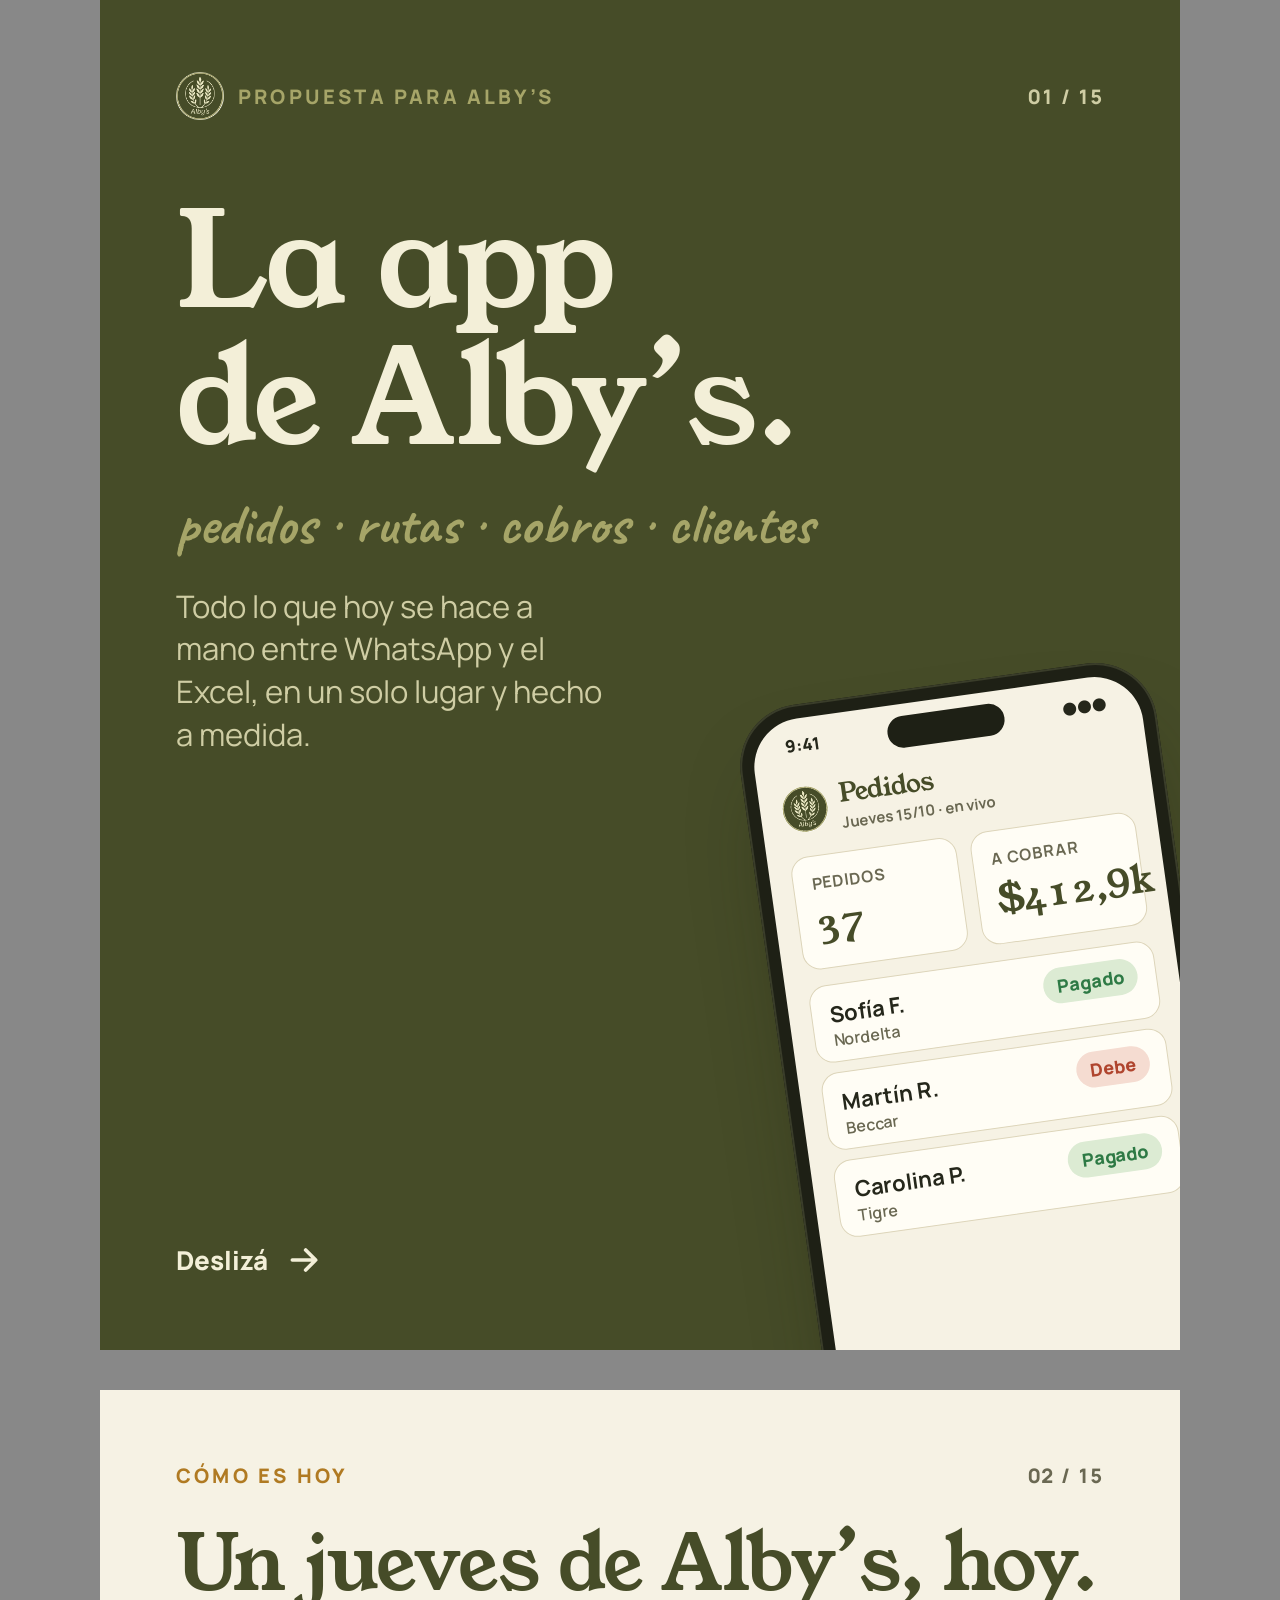
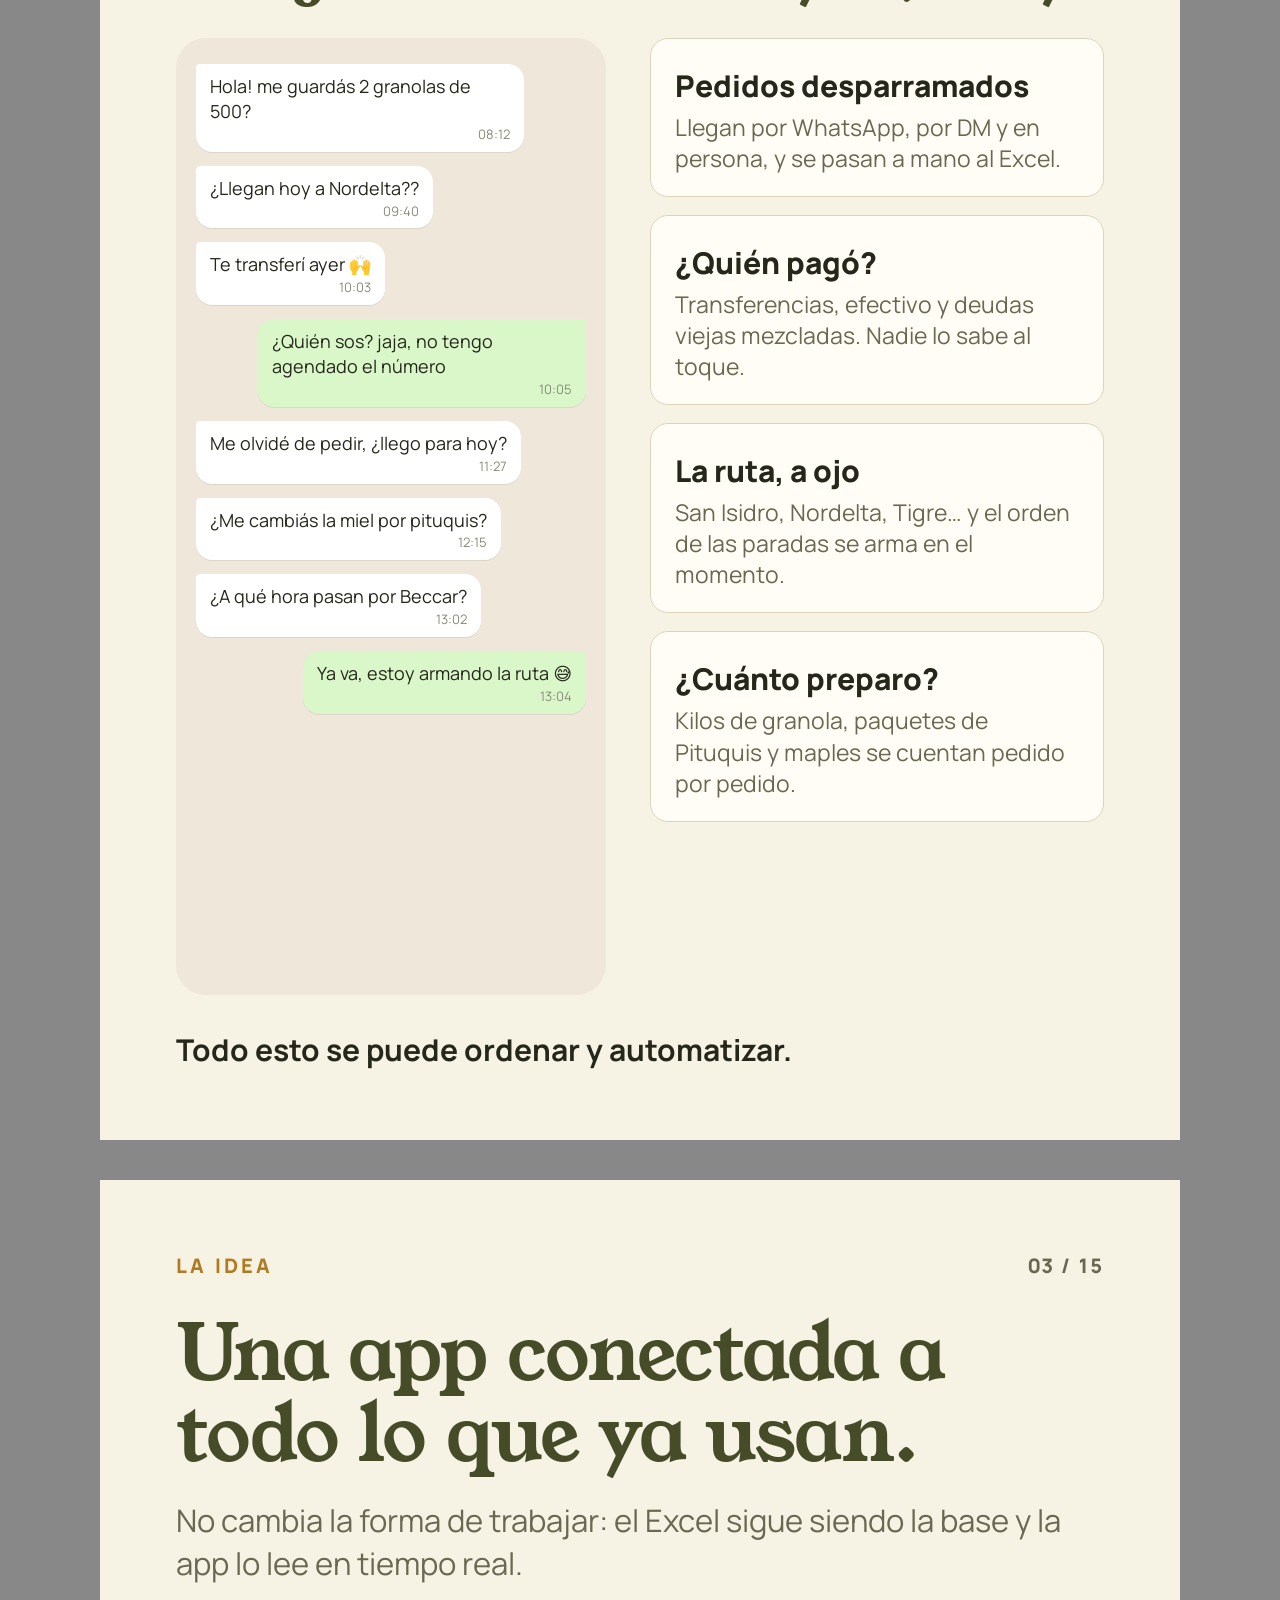
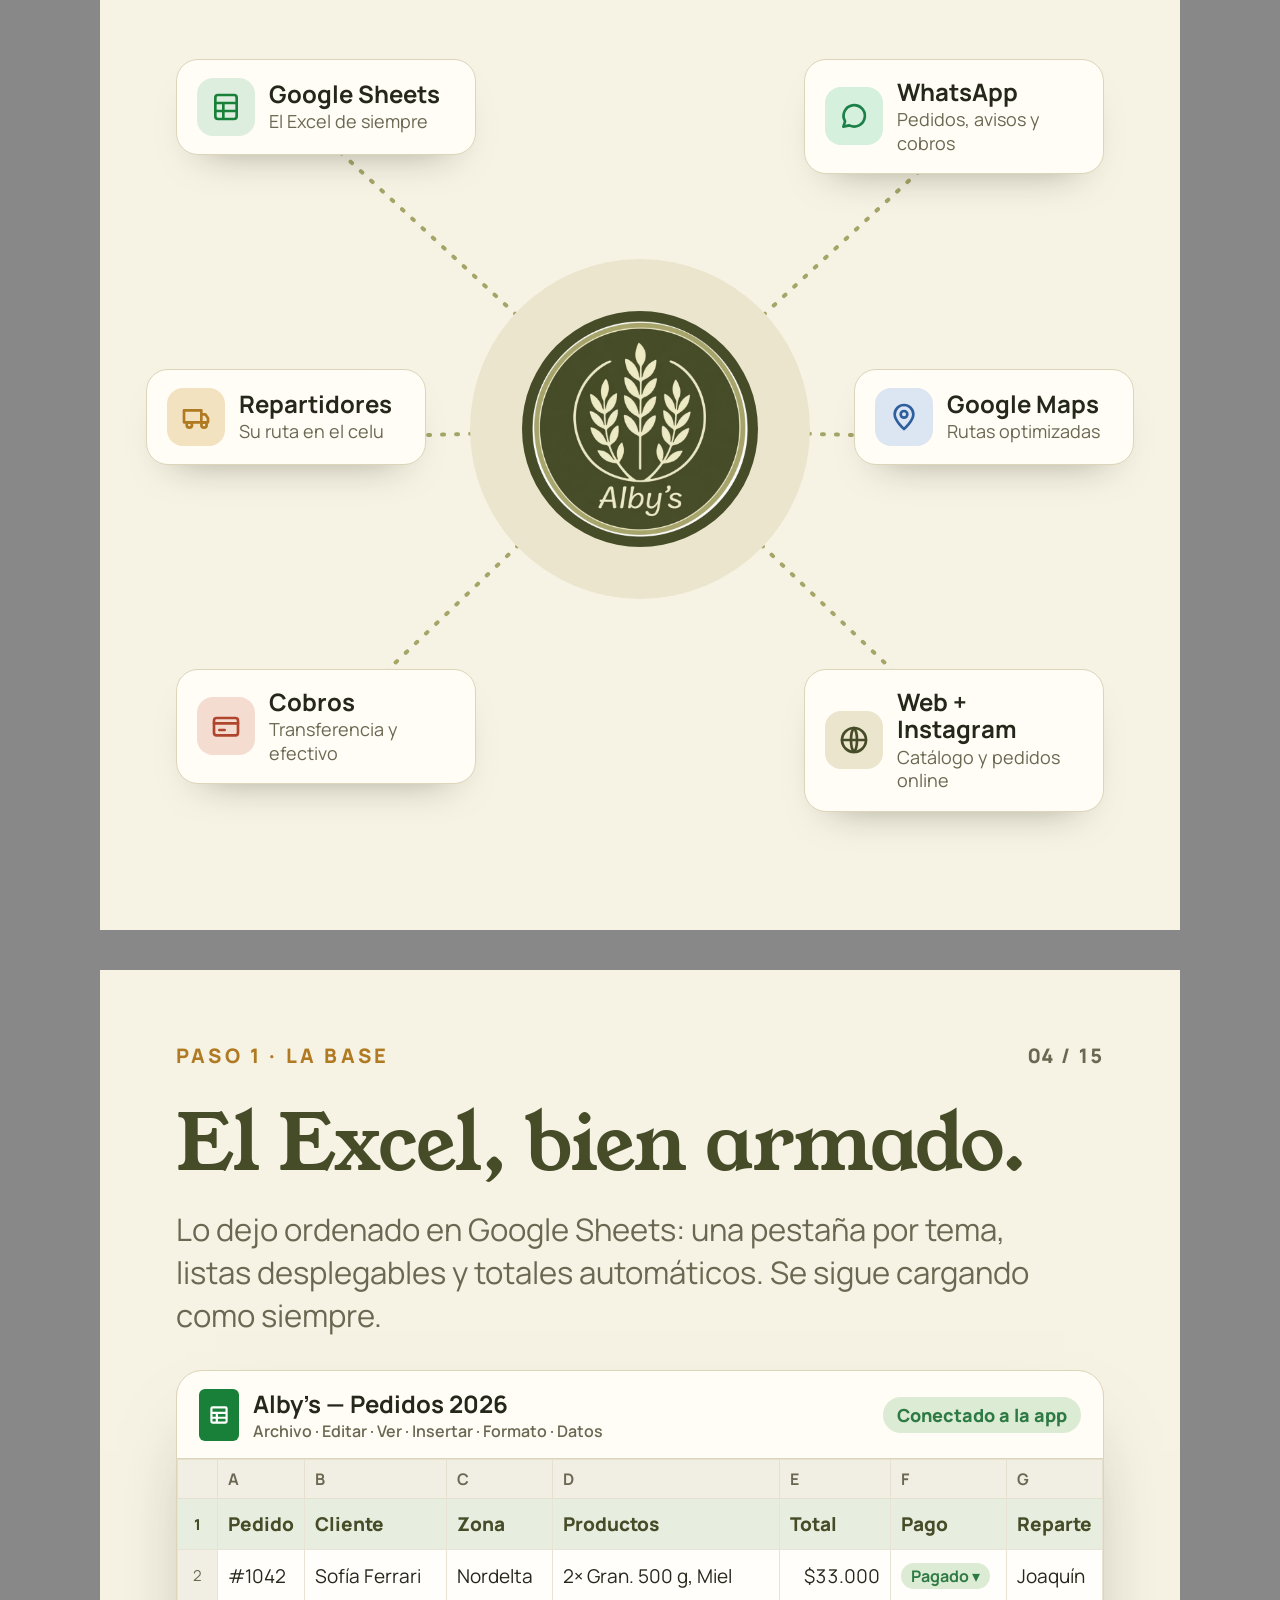
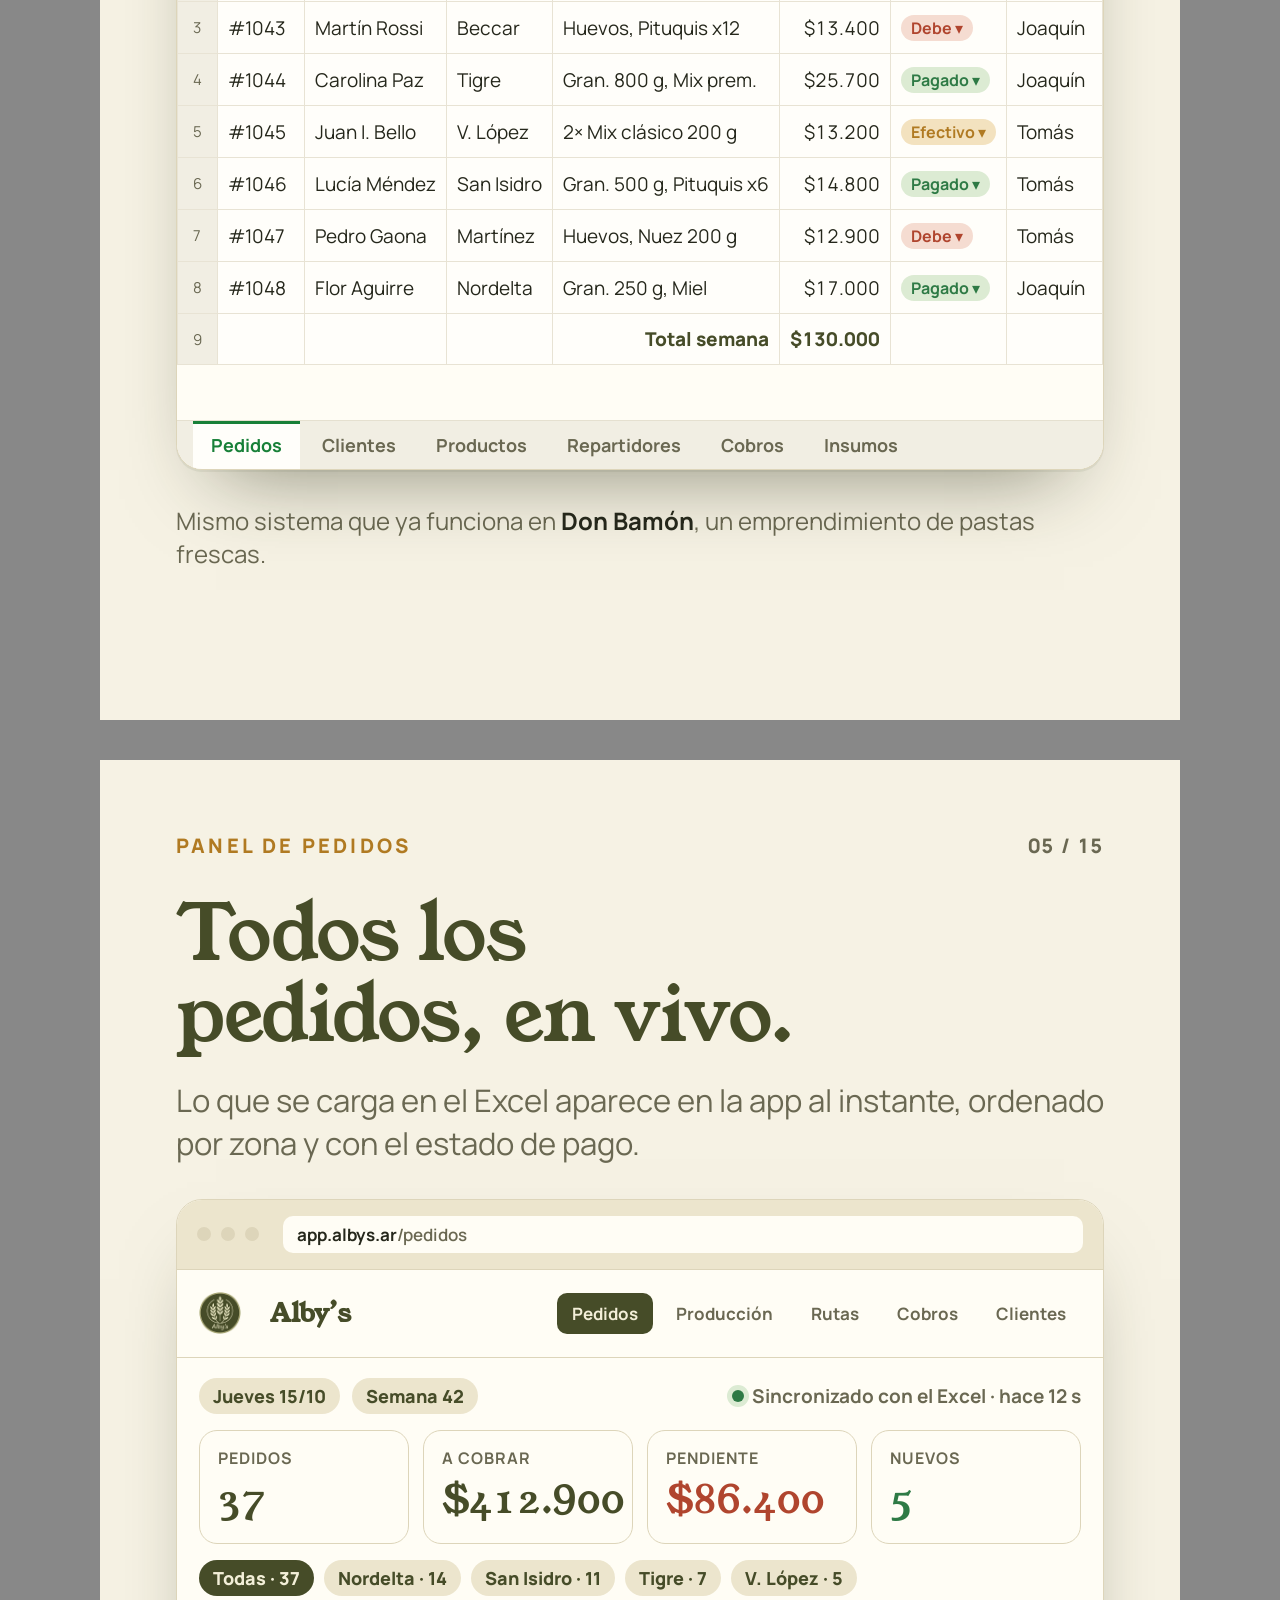
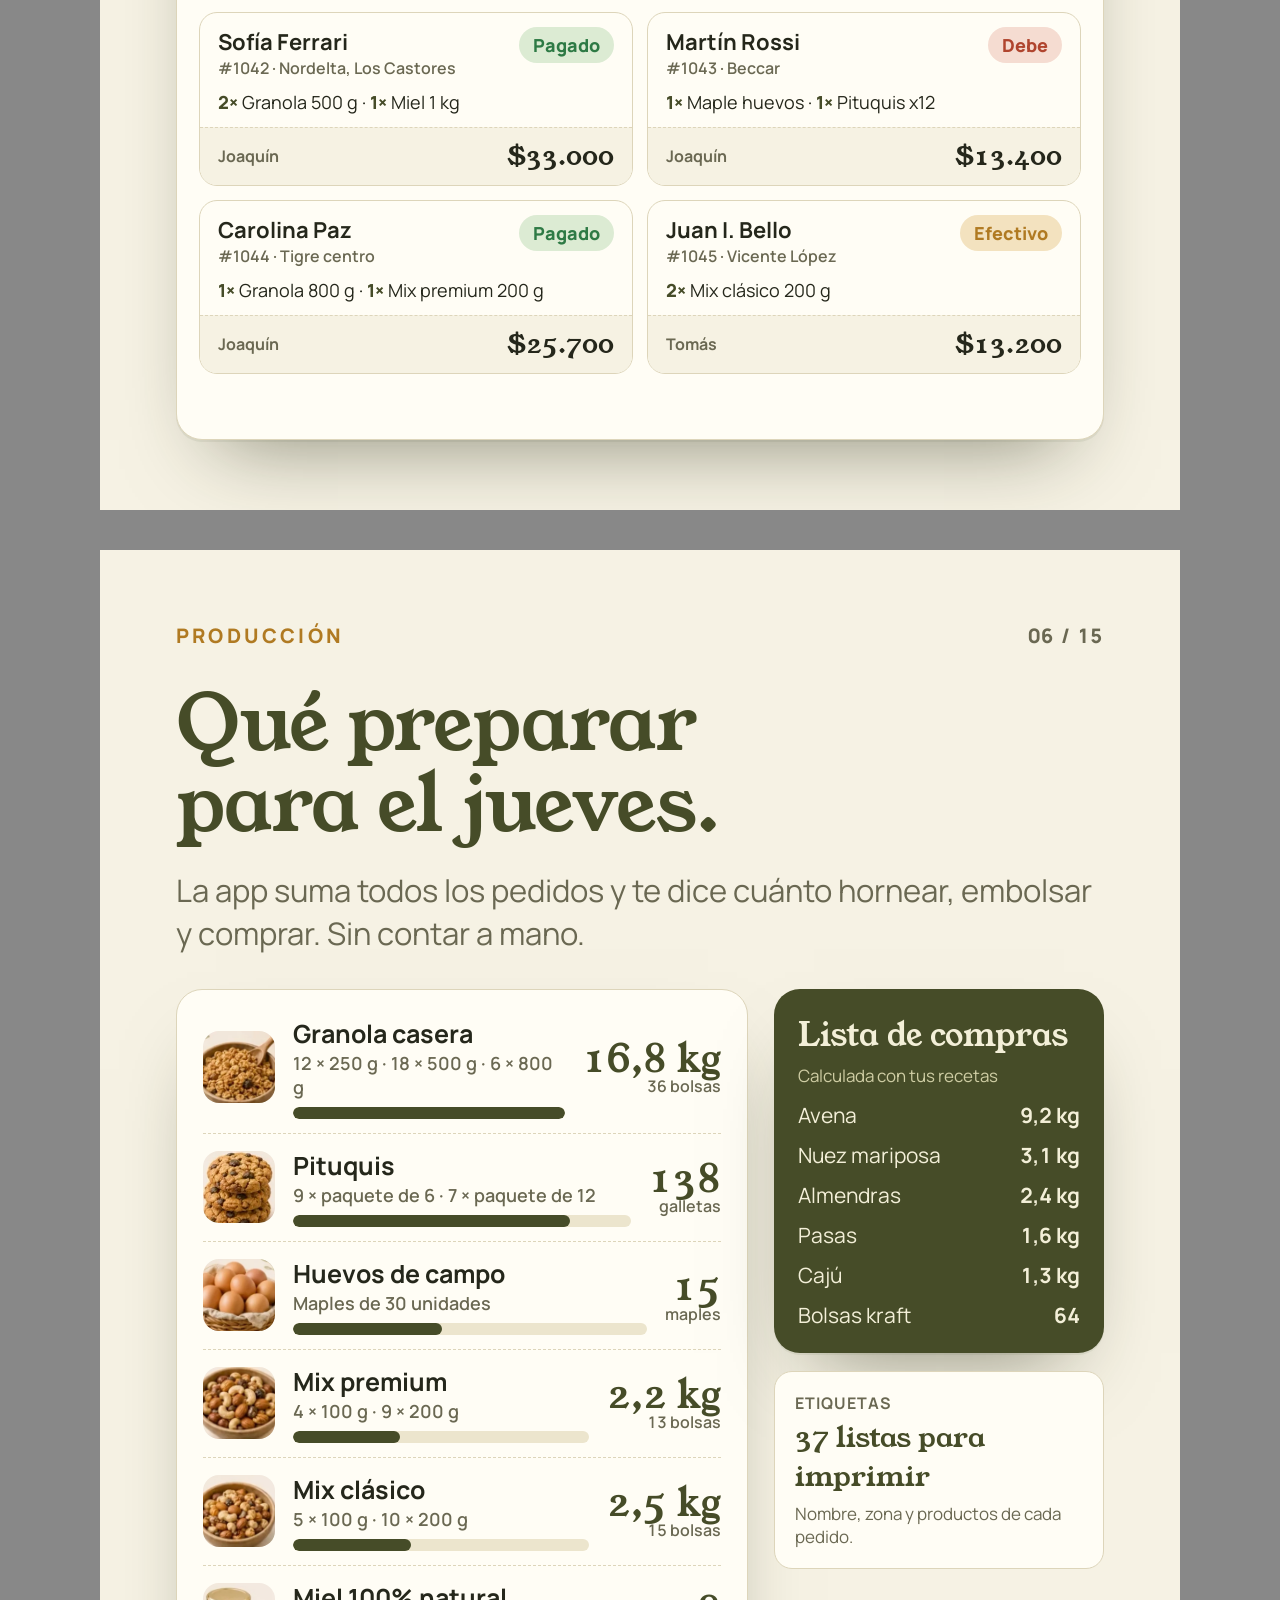
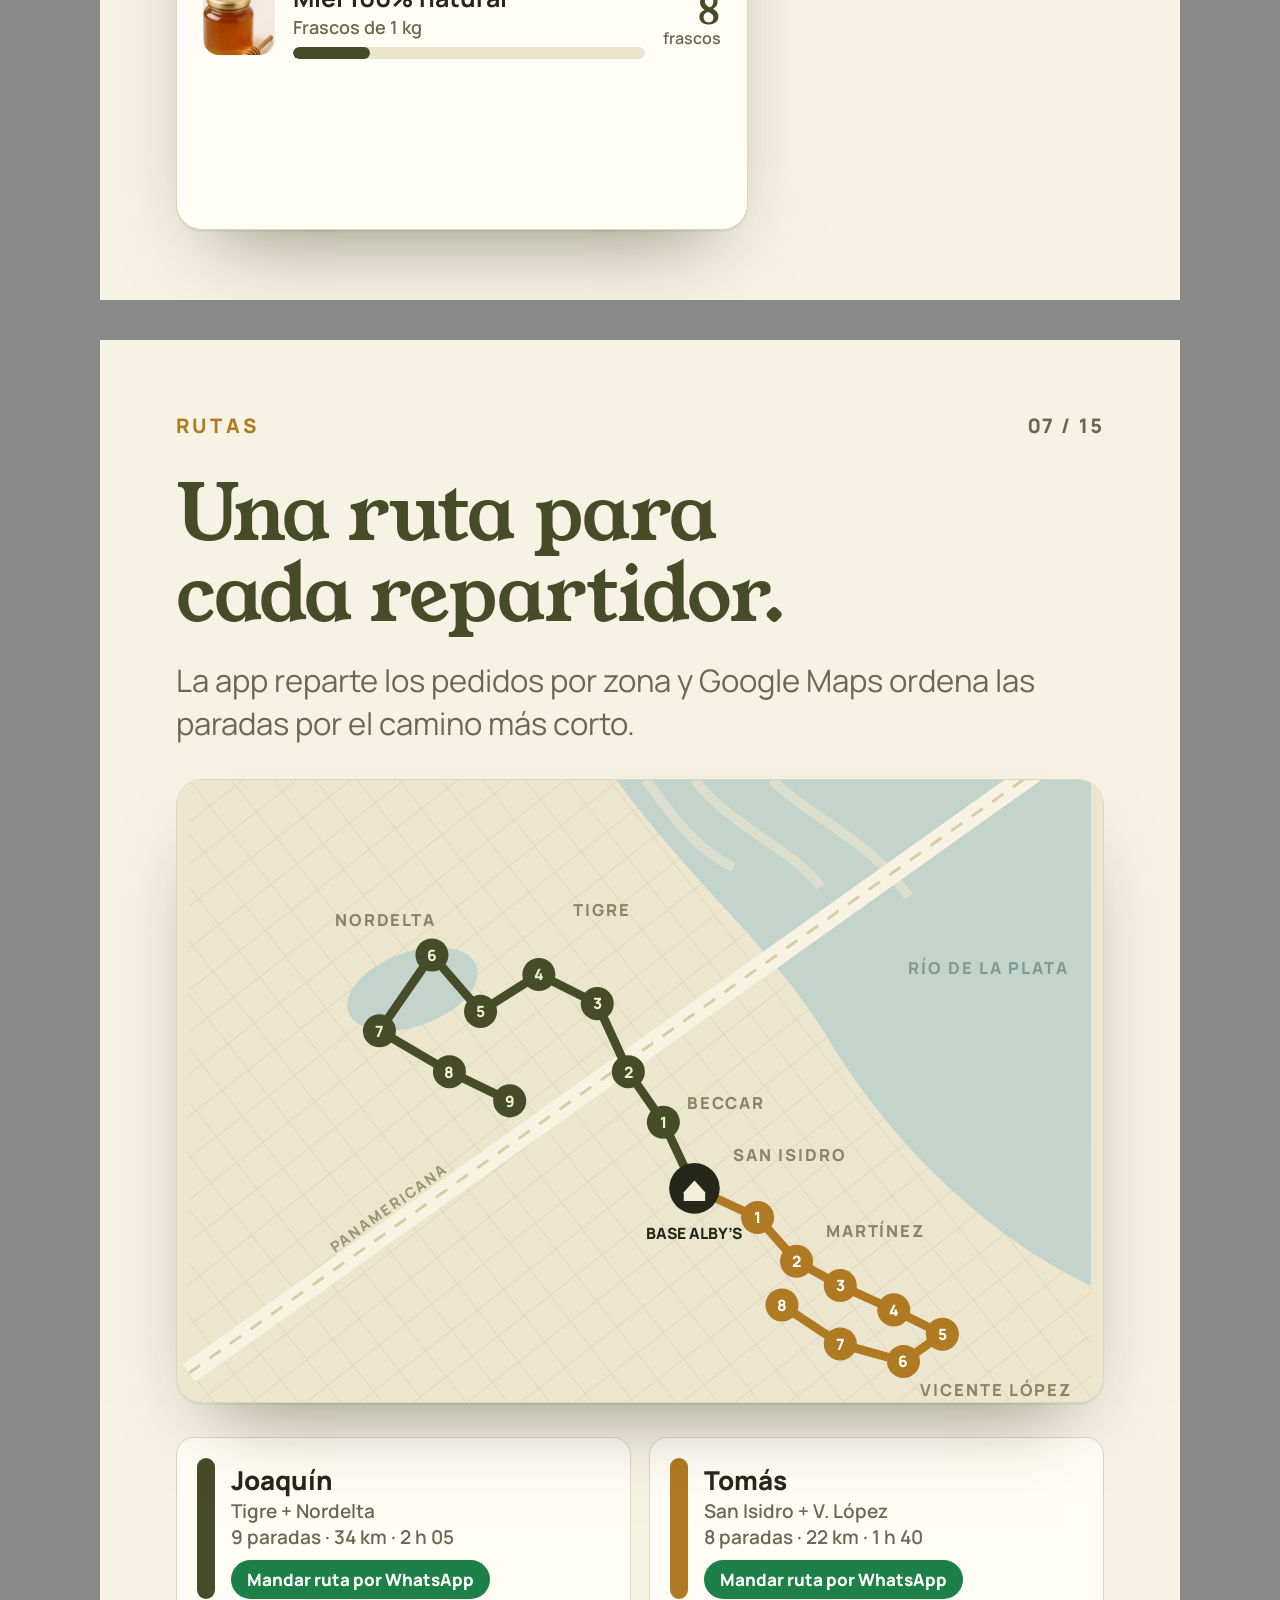
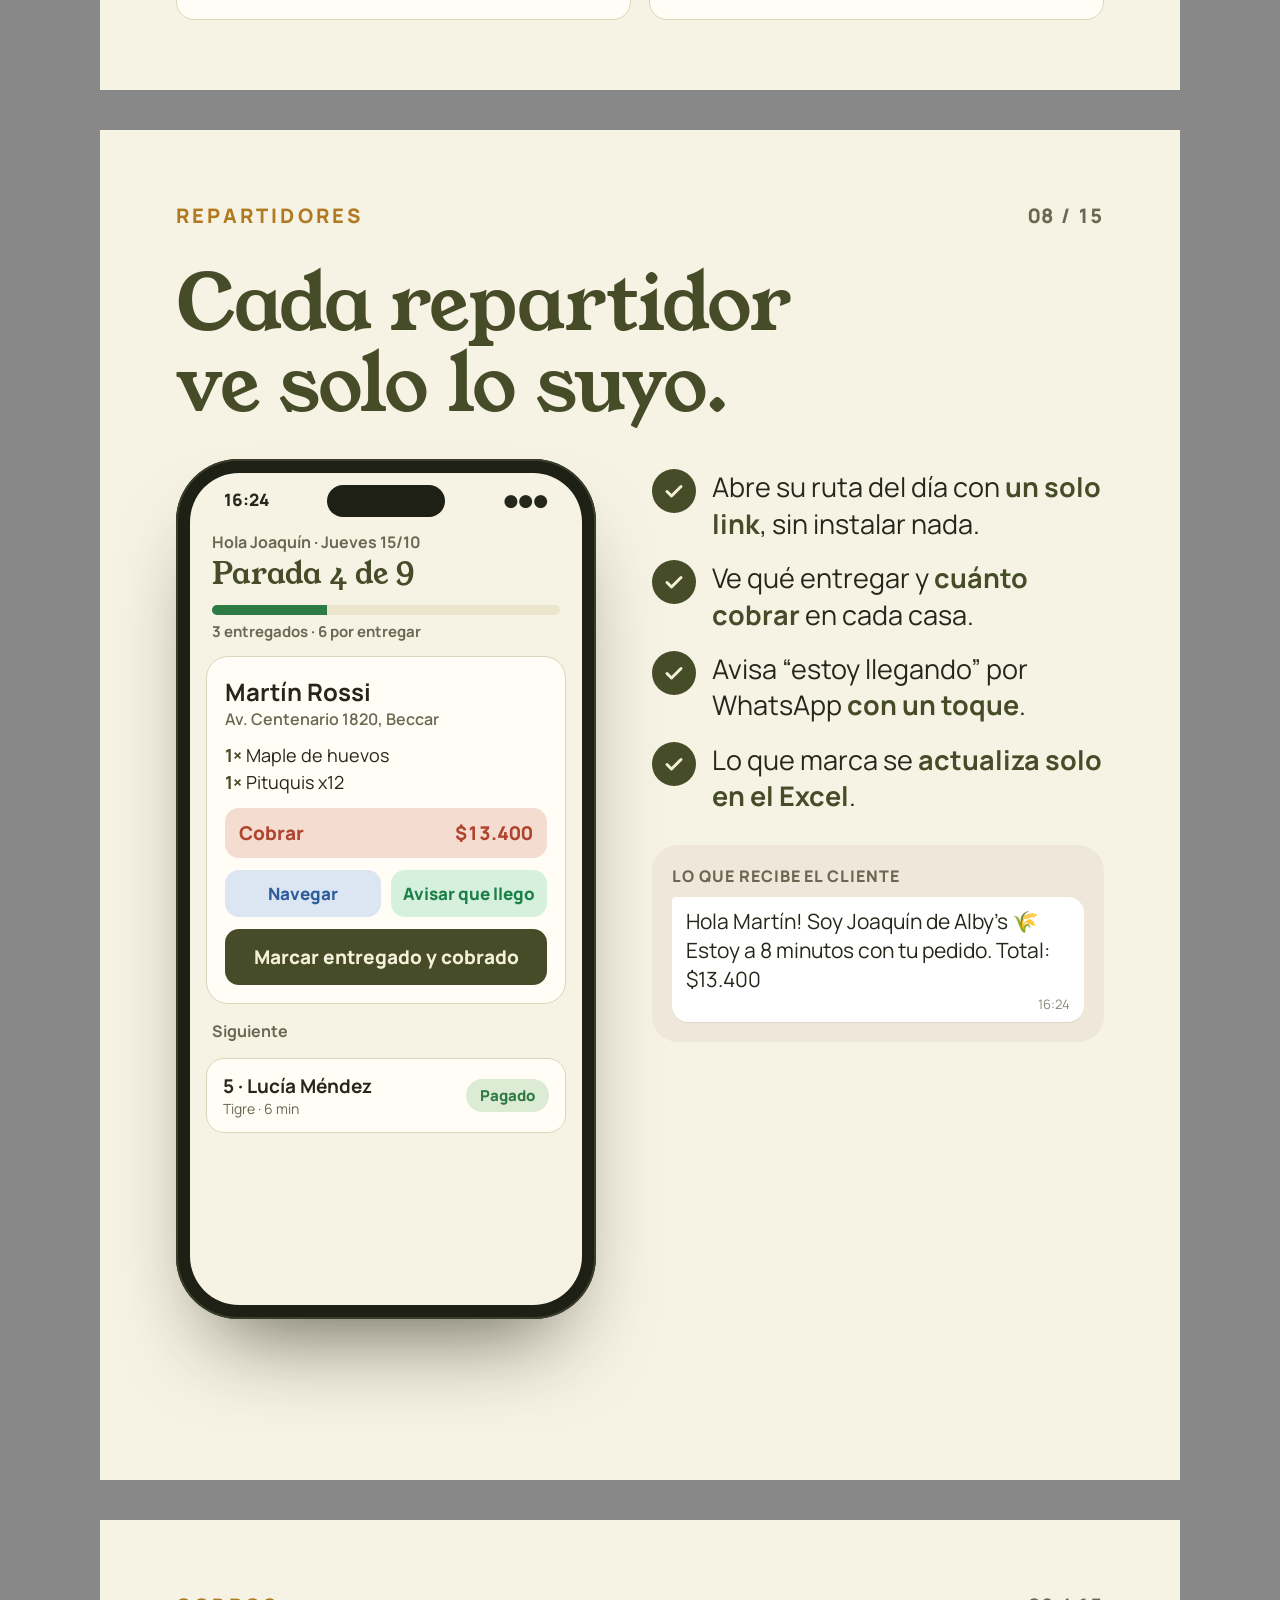
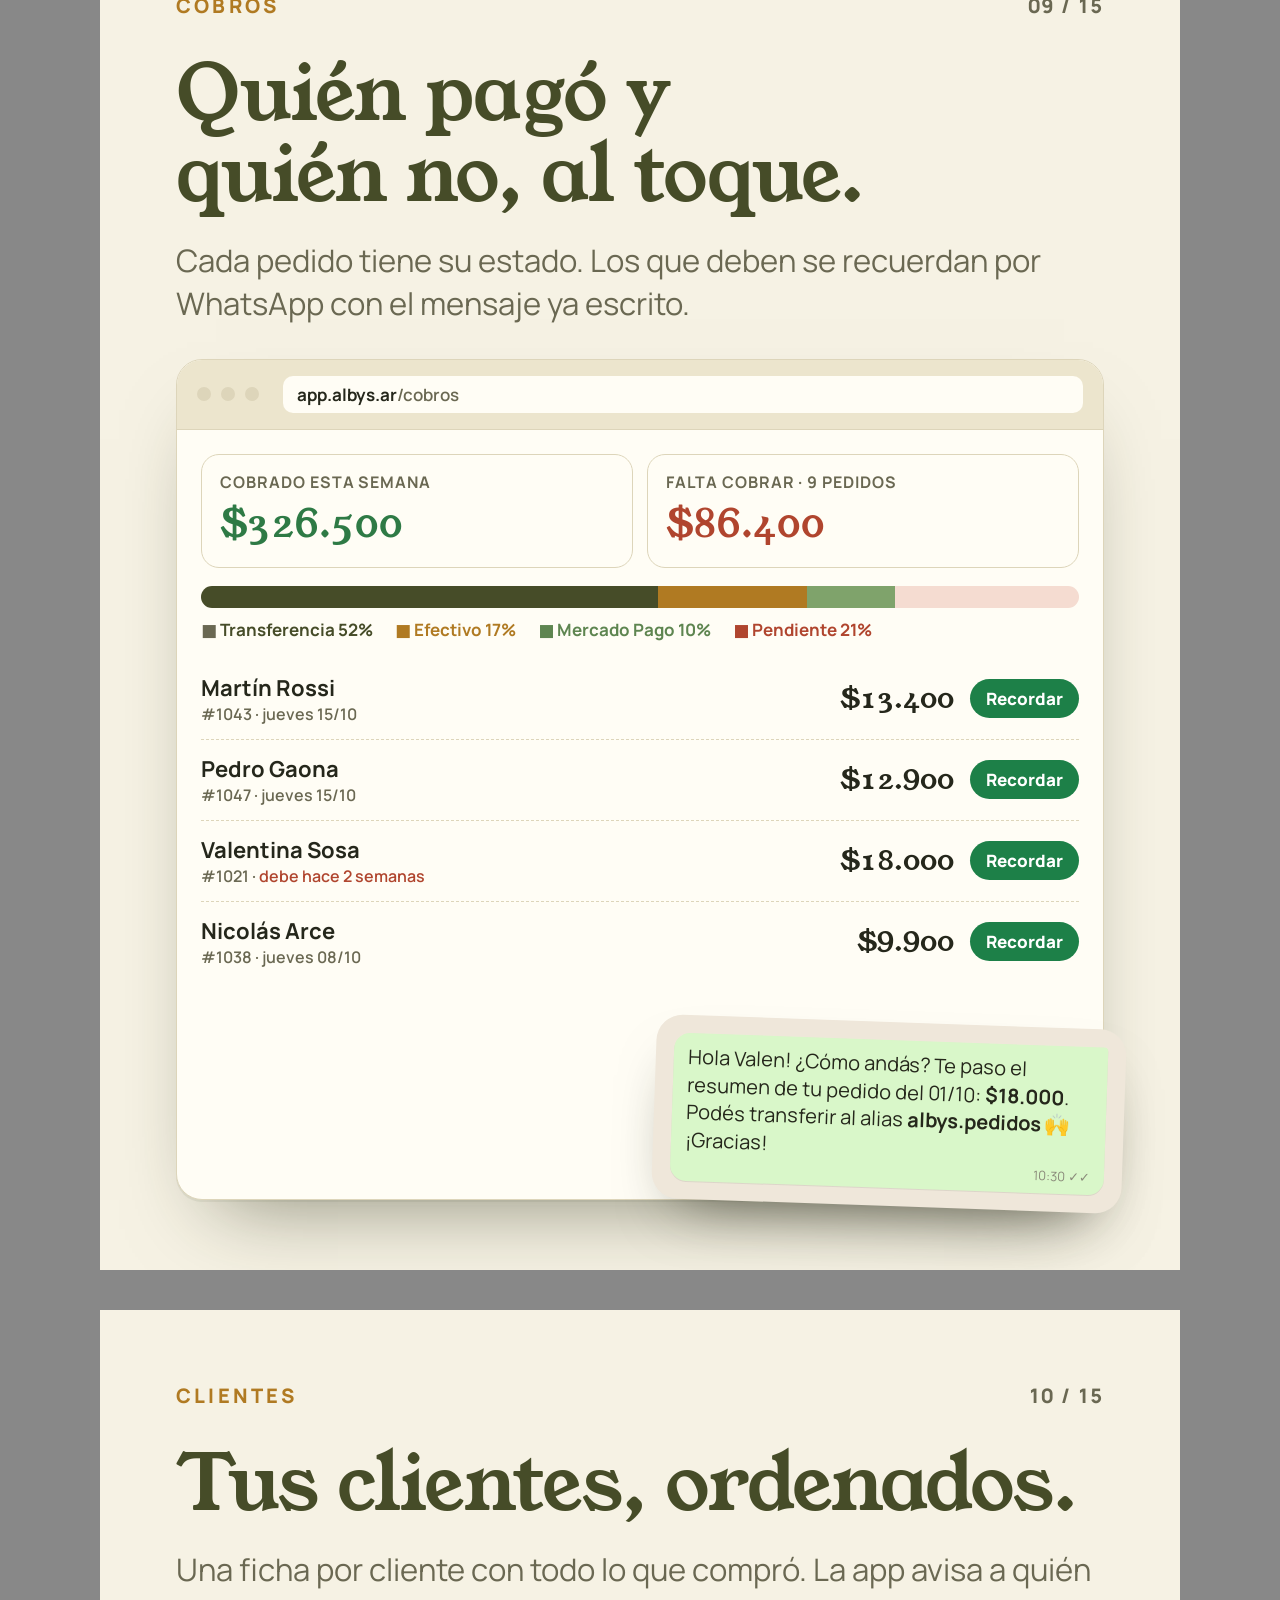
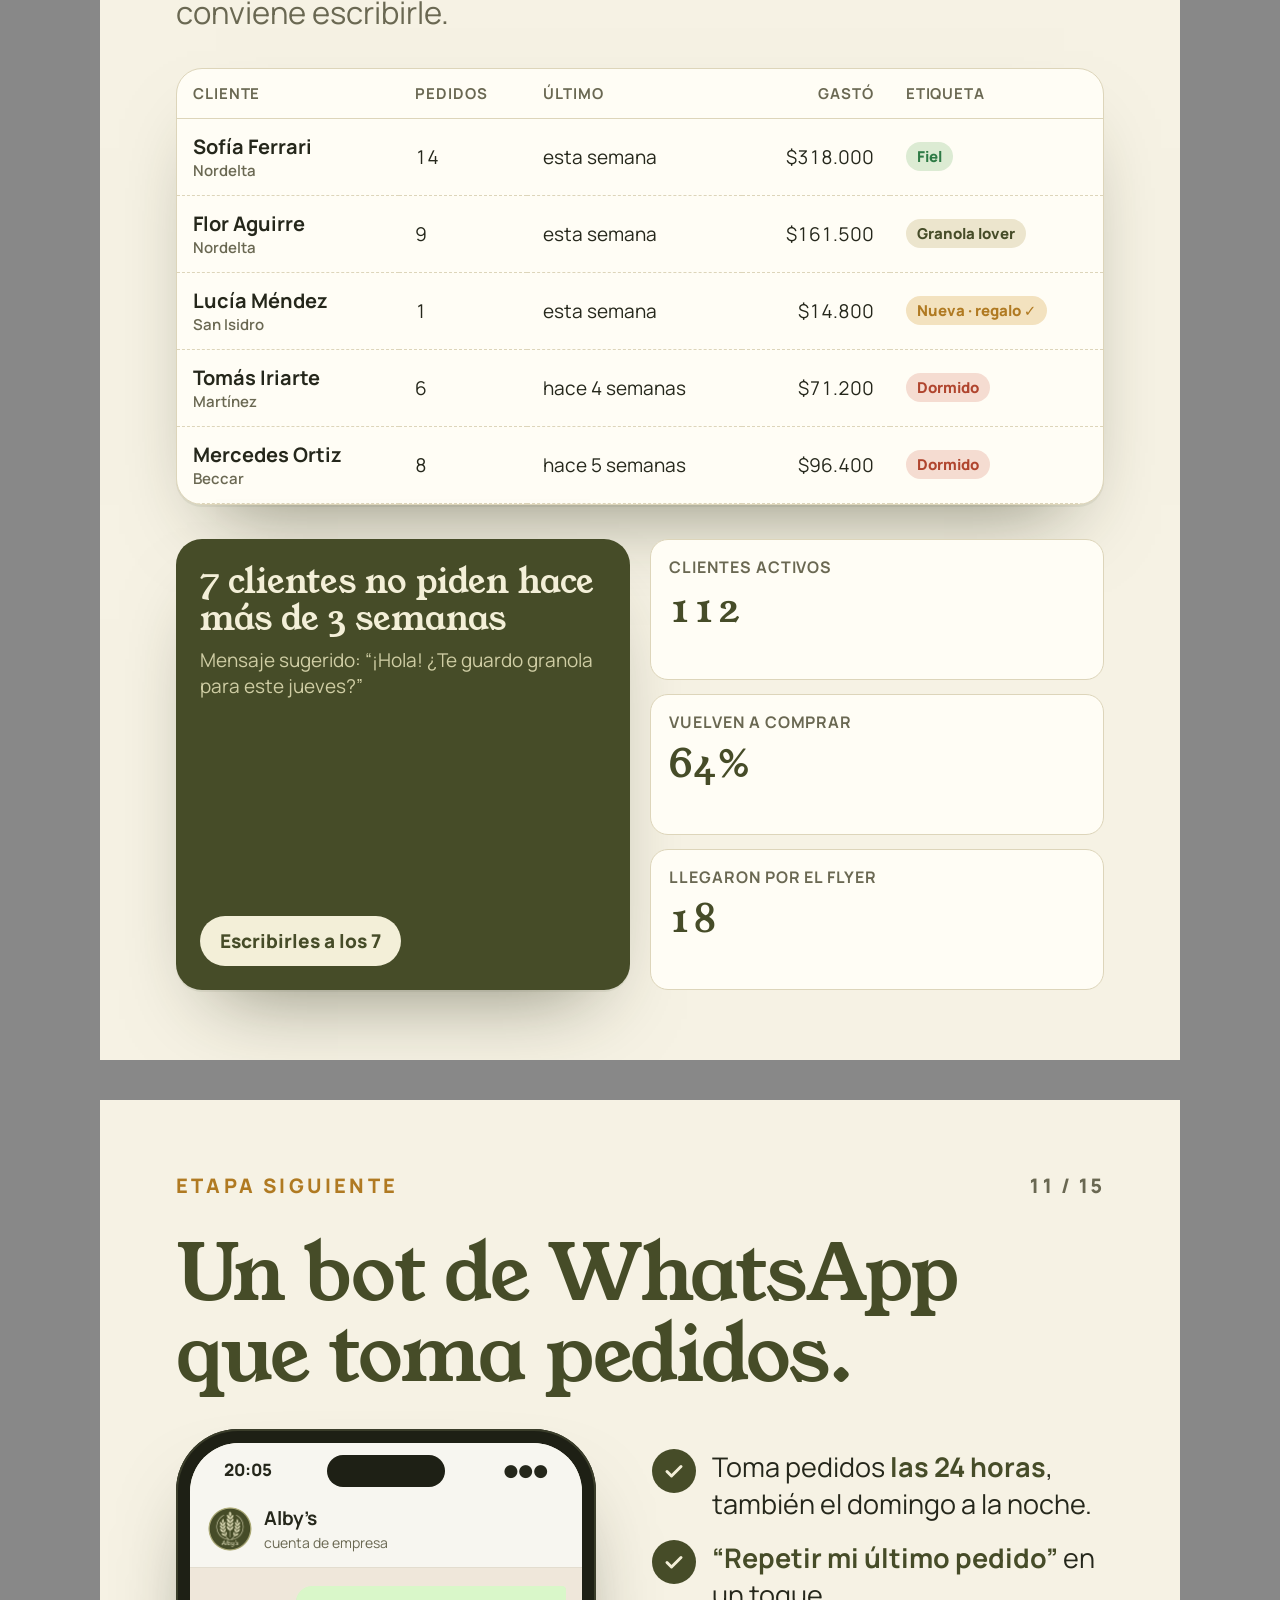
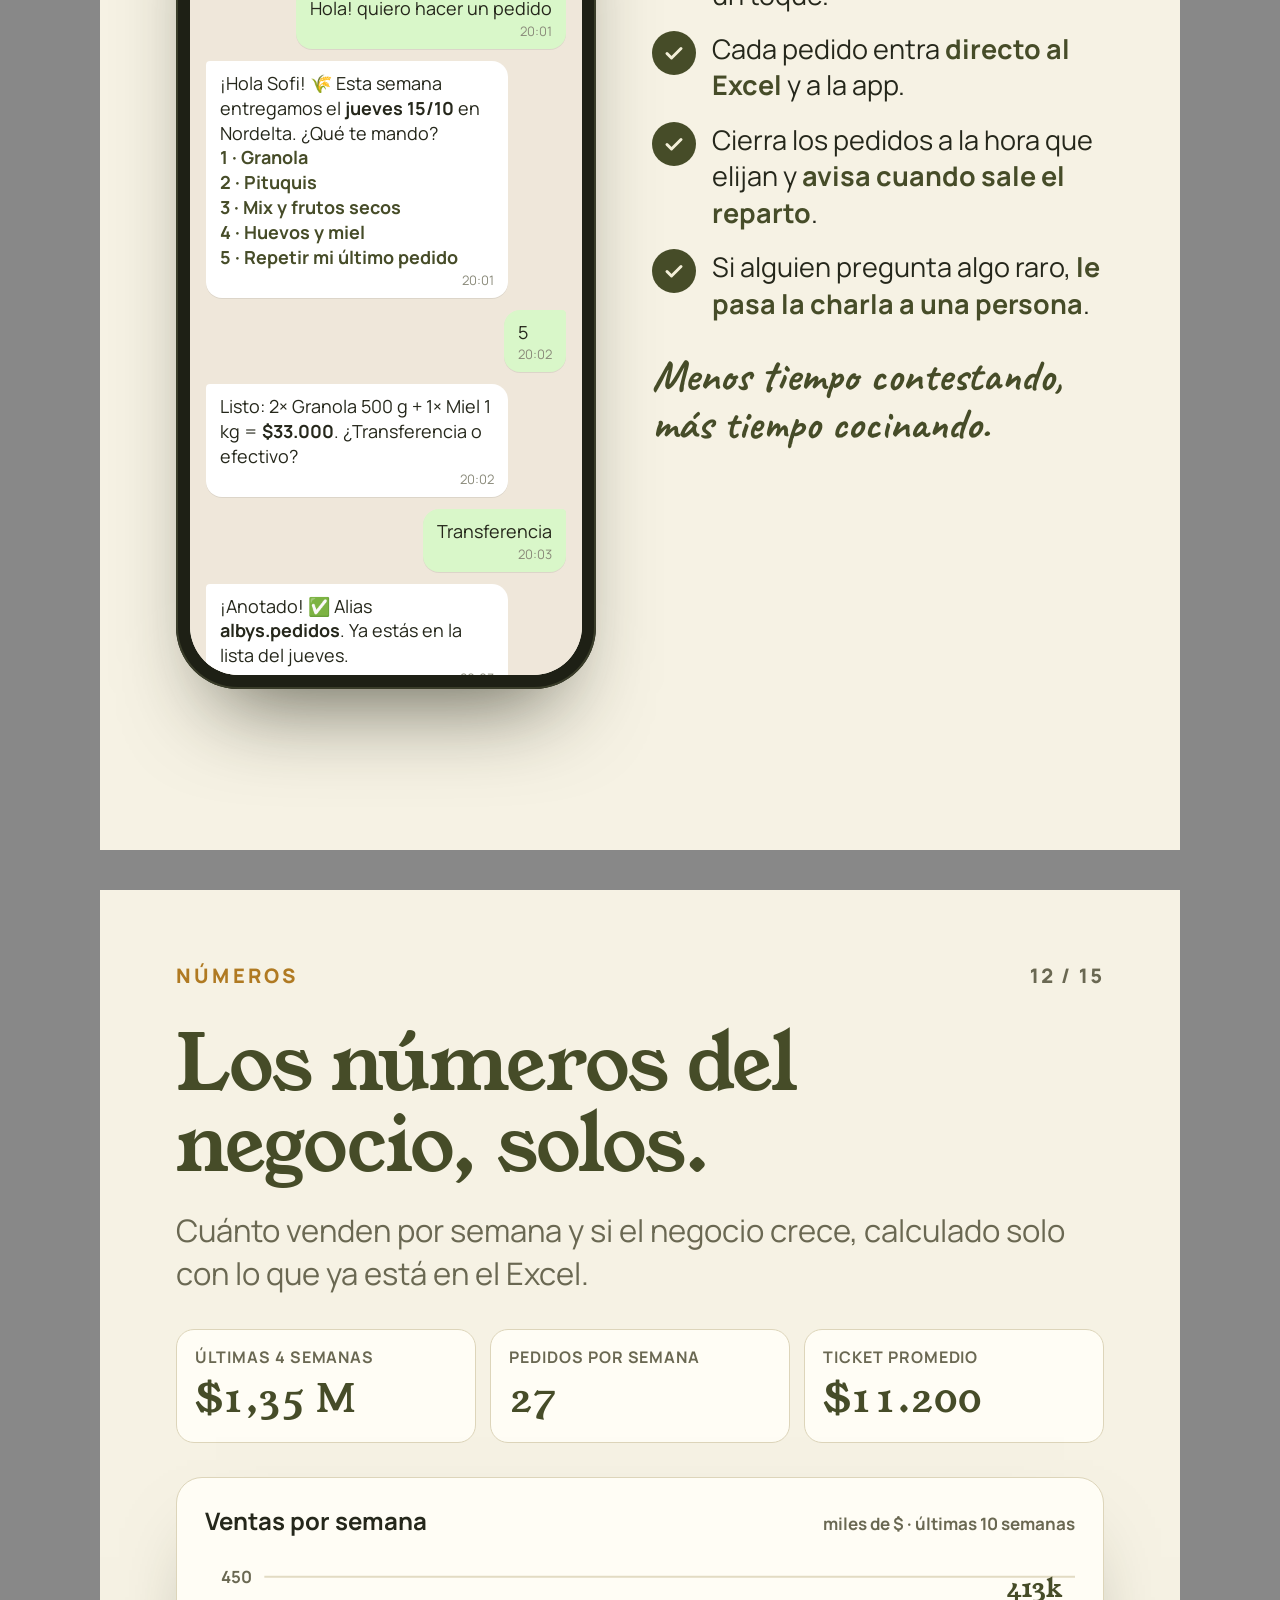
==== commit d14ee02b: "Agregar placa de métricas, visor más ancho y adaptable al celular Co-Authored-By: Claude Opus 5.5 <n" ====
--- a/propuesta/slides.html
+++ b/propuesta/slides.html
@@ -99,7 +99,7 @@
 
 <!-- 1 · PORTADA -->
 <section class="slide dark" id="s1">
-  <div class="meta"><span class="brand"><img src="../assets/logo-180.png" alt="">Propuesta para Alby’s</span><span class="n">01 / 14</span></div>
+  <div class="meta"><span class="brand"><img src="../assets/logo-180.png" alt="">Propuesta para Alby’s</span><span class="n">01 / 15</span></div>
   <div style="display:flex;flex-direction:column;gap:26px;margin-top:40px;position:relative;z-index:2">
     <h1 style="font-size:132px;color:var(--cream)">La app<br>de Alby’s.</h1>
     <p class="hand" style="font-size:58px;color:var(--wheat);margin:0;line-height:1">pedidos · rutas · cobros · clientes</p>
@@ -125,7 +125,7 @@
 
 <!-- 2 · HOY -->
 <section class="slide" id="s2">
-  <div class="meta"><span>Cómo es hoy</span><span class="n">02 / 14</span></div>
+  <div class="meta"><span>Cómo es hoy</span><span class="n">02 / 15</span></div>
   <h2>Un jueves de Alby’s, hoy.</h2>
   <div class="grow" style="display:grid;grid-template-columns:430px 1fr;gap:44px">
     <div style="background:#EFE7DA;border-radius:30px;padding:26px 20px;display:flex;flex-direction:column;gap:14px;overflow:hidden">
@@ -150,7 +150,7 @@
 
 <!-- 3 · CÓMO SE CONECTA -->
 <section class="slide" id="s3">
-  <div class="meta"><span>La idea</span><span class="n">03 / 14</span></div>
+  <div class="meta"><span>La idea</span><span class="n">03 / 15</span></div>
   <h2>Una app conectada a todo lo que ya usan.</h2>
   <p class="lead">No cambia la forma de trabajar: el Excel sigue siendo la base y la app lo lee en tiempo real.</p>
   <div class="grow" id="hub">
@@ -180,7 +180,7 @@
 
 <!-- 4 · EL EXCEL -->
 <section class="slide" id="s4">
-  <div class="meta"><span>Paso 1 · La base</span><span class="n">04 / 14</span></div>
+  <div class="meta"><span>Paso 1 · La base</span><span class="n">04 / 15</span></div>
   <h2>El Excel, bien armado.</h2>
   <p class="lead">Lo dejo ordenado en Google Sheets: una pestaña por tema, listas desplegables y totales automáticos. Se sigue cargando como siempre.</p>
   <div class="win grow" style="flex:none;height:700px">
@@ -220,7 +220,7 @@
 
 <!-- 5 · PEDIDOS EN VIVO -->
 <section class="slide" id="s5">
-  <div class="meta"><span>Panel de pedidos</span><span class="n">05 / 14</span></div>
+  <div class="meta"><span>Panel de pedidos</span><span class="n">05 / 15</span></div>
   <h2>Todos los pedidos, en vivo.</h2>
   <p class="lead">Lo que se carga en el Excel aparece en la app al instante, ordenado por zona y con el estado de pago.</p>
   <div class="win grow">
@@ -252,7 +252,7 @@
 
 <!-- 6 · PRODUCCIÓN -->
 <section class="slide" id="s6">
-  <div class="meta"><span>Producción</span><span class="n">06 / 14</span></div>
+  <div class="meta"><span>Producción</span><span class="n">06 / 15</span></div>
   <h2>Qué preparar para el jueves.</h2>
   <p class="lead">La app suma todos los pedidos y te dice cuánto hornear, embolsar y comprar. Sin contar a mano.</p>
   <style>
@@ -294,7 +294,7 @@
 
 <!-- 7 · RUTAS -->
 <section class="slide" id="s7">
-  <div class="meta"><span>Rutas</span><span class="n">07 / 14</span></div>
+  <div class="meta"><span>Rutas</span><span class="n">07 / 15</span></div>
   <h2>Una ruta para cada repartidor.</h2>
   <p class="lead">La app reparte los pedidos por zona y Google Maps ordena las paradas por el camino más corto.</p>
   <div class="win grow">
@@ -331,7 +331,7 @@
 
 <!-- 8 · APP DEL REPARTIDOR -->
 <section class="slide" id="s8">
-  <div class="meta"><span>Repartidores</span><span class="n">08 / 14</span></div>
+  <div class="meta"><span>Repartidores</span><span class="n">08 / 15</span></div>
   <h2>Cada repartidor ve solo lo suyo.</h2>
   <div class="grow" style="display:grid;grid-template-columns:420px 1fr;gap:56px;align-items:start">
     <div class="phone">
@@ -374,7 +374,7 @@
 
 <!-- 9 · COBROS -->
 <section class="slide" id="s9">
-  <div class="meta"><span>Cobros</span><span class="n">09 / 14</span></div>
+  <div class="meta"><span>Cobros</span><span class="n">09 / 15</span></div>
   <h2>Quién pagó y quién no, al toque.</h2>
   <p class="lead">Cada pedido tiene su estado. Los que deben se recuerdan por WhatsApp con el mensaje ya escrito.</p>
   <div class="win grow">
@@ -408,7 +408,7 @@
 
 <!-- 10 · CRM -->
 <section class="slide" id="s10">
-  <div class="meta"><span>Clientes</span><span class="n">10 / 14</span></div>
+  <div class="meta"><span>Clientes</span><span class="n">10 / 15</span></div>
   <h2>Tus clientes, ordenados.</h2>
   <p class="lead">Una ficha por cliente con todo lo que compró. La app avisa a quién conviene escribirle.</p>
   <div class="win" style="flex:none">
@@ -444,7 +444,7 @@
 
 <!-- 11 · BOT -->
 <section class="slide" id="s11">
-  <div class="meta"><span>Etapa siguiente</span><span class="n">11 / 14</span></div>
+  <div class="meta"><span>Etapa siguiente</span><span class="n">11 / 15</span></div>
   <h2>Un bot de WhatsApp que toma pedidos.</h2>
   <div class="grow" style="display:grid;grid-template-columns:420px 1fr;gap:56px;align-items:start">
     <div class="phone">
@@ -476,13 +476,13 @@
 
 <!-- 12 · NÚMEROS -->
 <section class="slide" id="s12">
-  <div class="meta"><span>Números</span><span class="n">12 / 14</span></div>
+  <div class="meta"><span>Números</span><span class="n">12 / 15</span></div>
   <h2>Los números del negocio, solos.</h2>
-  <p class="lead">Cuánto venden por semana, qué producto deja más y cuántos clientes vuelven. Sin armar una sola fórmula.</p>
+  <p class="lead">Cuánto venden por semana y si el negocio crece, calculado solo con lo que ya está en el Excel.</p>
   <div class="kpis" style="grid-template-columns:repeat(3,1fr)">
-    <div class="kpi"><small>Ticket promedio</small><b>$14.300</b></div>
-    <div class="kpi"><small>Producto estrella</small><b style="font-size:32px;padding-top:4px">Granola 500 g</b></div>
-    <div class="kpi"><small>Zona top</small><b>Nordelta</b></div>
+    <div class="kpi"><small>Últimas 4 semanas</small><b>$1,35 M</b></div>
+    <div class="kpi"><small>Pedidos por semana</small><b>27</b></div>
+    <div class="kpi"><small>Ticket promedio</small><b>$11.200</b></div>
   </div>
   <div class="win grow" style="padding:26px 28px">
     <div style="display:flex;justify-content:space-between;align-items:baseline"><b style="font-size:24px">Ventas por semana</b><span style="font-size:17px;color:var(--muted);font-weight:700">miles de $ · últimas 10 semanas</span></div>
@@ -491,9 +491,70 @@
   <p class="foot" style="font-size:20px">Números de ejemplo para mostrar cómo se vería.</p>
 </section>
 
-<!-- 13 · WEB -->
-<section class="slide" id="s13">
-  <div class="meta"><span>Para vender más</span><span class="n">13 / 14</span></div>
+<!-- 13 · MÉTRICAS -->
+<section class="slide" id="s13" style="gap:26px">
+  <div class="meta"><span>Métricas</span><span class="n">13 / 15</span></div>
+  <h2 style="font-size:72px">Métricas para decidir.</h2>
+  <style>
+    .mx { padding: 18px 22px 20px; display: flex; flex-direction: column; gap: 16px; }
+    .mx-top { display: flex; align-items: center; gap: 10px; flex-wrap: wrap; }
+    .mx-top .tot { margin-left: auto; font-size: 18px; font-weight: 700; color: var(--muted); }
+    .mx-top .tot b { font-family: var(--f-d); font-weight: 400; font-size: 28px; color: var(--ink); }
+    .mx-top .tot em { font-style: normal; color: var(--ok); font-weight: 800; }
+    .mx-grid { display: grid; grid-template-columns: 1fr 1fr; gap: 16px; }
+    .mx-card { border: 1px solid var(--line); border-radius: 18px; padding: 14px 16px 6px; min-width: 0; }
+    .mx-card h3 { font-family: var(--f-b); font-weight: 800; font-size: 19px; letter-spacing: .04em; text-transform: uppercase; color: var(--muted); margin-bottom: 4px; display: flex; justify-content: space-between; align-items: center; }
+    .rk { padding: 7px 0 8px; border-bottom: 1px dashed var(--line); }
+    .rk:last-child { border-bottom: 0; }
+    .rk-t { display: flex; justify-content: space-between; align-items: flex-start; gap: 8px; }
+    .rk-t b { font-size: 19px; display: block; line-height: 1.2; }
+    .rk-t small { font-size: 14px; color: var(--muted); font-weight: 600; }
+    .rk-v { text-align: right; display: flex; flex-direction: column; align-items: flex-end; gap: 2px; }
+    .rk-v b { font-size: 18px; }
+    .rk-v .pill { font-size: 13px; padding: 2px 9px; }
+    .rk-b { margin-top: 6px; }
+    .rk-b i { display: block; height: 7px; border-radius: 4px; }
+    .rk-t small b.pc { font-size: 14px; display: inline; color: var(--ink); }
+    .rk-b span { font-size: 14px; font-weight: 800; color: var(--muted); text-align: right; }
+    .cl { width: 100%; border-collapse: collapse; font-size: 17px; }
+    .cl td { padding: 8px 6px; border-bottom: 1px dashed var(--line); white-space: nowrap; color: var(--muted); font-weight: 600; }
+    .cl tr:last-child td { border-bottom: 0; }
+    .cl td b { color: var(--ink); font-size: 18px; }
+    .cl td small { display: block; font-size: 14px; }
+    .cl .n1 { font-family: var(--f-d); font-size: 22px; color: var(--olive); width: 30px; }
+    .cl .r { text-align: right; }
+    .cl .pill { font-size: 13px; padding: 3px 10px; }
+    .ins { display: grid; grid-template-columns: repeat(3, 1fr); gap: 14px; }
+    .ins div { background: var(--olive); color: var(--cream-2); border-radius: 20px; padding: 18px 18px 20px; font-size: 18px; line-height: 1.35; }
+    .ins b { display: block; color: var(--cream); font-size: 21px; line-height: 1.25; }
+    .ins em { font-style: normal; color: var(--wheat); font-weight: 800; display: block; margin-top: 8px; }
+  </style>
+  <div class="win" style="flex:none">
+    <div class="bar"><i></i><i></i><i></i><div class="url"><b>app.albys.ar</b>/metricas</div></div>
+    <div class="mx">
+      <div class="mx-top">
+        <span class="pill" style="background:var(--olive);color:var(--cream)">Últimas 8 semanas</span><span class="pill neutral">Este mes</span><span class="pill neutral">Todo</span>
+        <span class="tot">Ventas <b class="num">$2.384.000</b> <em>+18%</em><small style="display:block;text-align:right;font-size:13px">datos de ejemplo</small></span>
+      </div>
+      <div class="mx-grid">
+        <div class="mx-card"><h3>Productos <span style="letter-spacing:0;text-transform:none;font-size:14px">por plata</span></h3><div class="rk"><div class="rk-t"><div><b>Granola 500 g</b><small>79 bolsas · <b class="pc">38%</b></small></div><div class="rk-v"><b class="num">$908.500</b><span class="pill neutral">margen 48%</span></div></div><div class="rk-b"><i style="width:100%;background:var(--olive)"></i></div></div><div class="rk"><div class="rk-t"><div><b>Granola 800 g</b><small>23 bolsas · <b class="pc">17%</b></small></div><div class="rk-v"><b class="num">$414.000</b><span class="pill neutral">margen 54%</span></div></div><div class="rk-b"><i style="width:46%;background:var(--olive)"></i></div></div><div class="rk"><div class="rk-t"><div><b>Pituquis x12</b><small>52 paquetes · <b class="pc">12%</b></small></div><div class="rk-v"><b class="num">$286.000</b><span class="pill ok">margen 63%</span></div></div><div class="rk-b"><i style="width:31%;background:var(--olive)"></i></div></div><div class="rk"><div class="rk-t"><div><b>Maple de huevos</b><small>31 maples · <b class="pc">10%</b></small></div><div class="rk-v"><b class="num">$244.900</b><span class="pill bad">margen 18%</span></div></div><div class="rk-b"><i style="width:27%;background:var(--olive)"></i></div></div><div class="rk"><div class="rk-t"><div><b>Mix premium 200 g</b><small>24 bolsas · <b class="pc">8%</b></small></div><div class="rk-v"><b class="num">$184.800</b><span class="pill neutral">margen 34%</span></div></div><div class="rk-b"><i style="width:20%;background:var(--olive)"></i></div></div></div>
+        <div class="mx-card"><h3>Zonas <span style="letter-spacing:0;text-transform:none;font-size:14px">por plata</span></h3><div class="rk"><div class="rk-t"><div><b>Nordelta</b><small>74 pedidos · <b class="pc">41%</b></small></div><div class="rk-v"><b class="num">$977.000</b><span class="pill ok">ticket $13.200</span></div></div><div class="rk-b"><i style="width:100%;background:var(--honey)"></i></div></div><div class="rk"><div class="rk-t"><div><b>San Isidro</b><small>58 pedidos · <b class="pc">25%</b></small></div><div class="rk-v"><b class="num">$596.000</b><span class="pill neutral">ticket $10.300</span></div></div><div class="rk-b"><i style="width:61%;background:var(--honey)"></i></div></div><div class="rk"><div class="rk-t"><div><b>Tigre</b><small>41 pedidos · <b class="pc">16%</b></small></div><div class="rk-v"><b class="num">$382.000</b><span class="pill bad">ticket $9.300</span></div></div><div class="rk-b"><i style="width:39%;background:var(--honey)"></i></div></div><div class="rk"><div class="rk-t"><div><b>Vicente López</b><small>25 pedidos · <b class="pc">11%</b></small></div><div class="rk-v"><b class="num">$262.000</b><span class="pill neutral">ticket $10.500</span></div></div><div class="rk-b"><i style="width:27%;background:var(--honey)"></i></div></div><div class="rk"><div class="rk-t"><div><b>Martínez y Beccar</b><small>15 pedidos · <b class="pc">7%</b></small></div><div class="rk-v"><b class="num">$167.000</b><span class="pill neutral">ticket $11.100</span></div></div><div class="rk-b"><i style="width:17%;background:var(--honey)"></i></div></div></div>
+      </div>
+      <div class="mx-card" style="padding-bottom:4px"><h3>Mejores clientes <span class="pill honey" style="letter-spacing:0;text-transform:none;font-size:14px">5 clientes = 29% de las ventas</span></h3>
+        <table class="cl"><tr><td class="n1">1</td><td><b>Sofía Ferrari</b><small>Nordelta</small></td><td>8 de 8 semanas</td><td class="r num"><b>$246.000</b></td><td class="r"><span class="pill ok">Fiel</span></td></tr><tr><td class="n1">2</td><td><b>Flor Aguirre</b><small>Nordelta</small></td><td>8 de 8 semanas</td><td class="r num"><b>$139.000</b></td><td class="r"><span class="pill ok">Fiel</span></td></tr><tr><td class="n1">3</td><td><b>Carolina Paz</b><small>Tigre</small></td><td>7 de 8 semanas</td><td class="r num"><b>$121.500</b></td><td class="r"><span class="pill ok">Fiel</span></td></tr><tr><td class="n1">4</td><td><b>Julieta Rey</b><small>San Isidro</small></td><td>6 de 8 semanas</td><td class="r num"><b>$98.700</b></td><td class="r"><span class="pill honey">Bajó: no pide hace 2 sem.</span></td></tr></table>
+      </div>
+    </div>
+  </div>
+  <div class="ins">
+    <div><b>Nordelta: 41% de la plata y el ticket más alto.</b><em>→ Sumar otro día de entrega</em></div>
+    <div><b>Pituquis x12 deja 63% de margen; los huevos, 18%.</b><em>→ Combo Granola + Pituquis</em></div>
+    <div><b>Tigre: el ticket más bajo, $9.300.</b><em>→ Pedido mínimo de $10.000</em></div>
+  </div>
+</section>
+
+<!-- 14 · WEB -->
+<section class="slide" id="s14">
+  <div class="meta"><span>Para vender más</span><span class="n">14 / 15</span></div>
   <h2>Una web para el link de la bio.</h2>
   <div class="grow" style="display:grid;grid-template-columns:420px 1fr;gap:52px;align-items:start">
     <div class="phone"><div class="scr"><img src="landing-mobile.png" alt="" style="width:100%;height:100%;object-fit:cover;object-position:top"></div></div>
@@ -519,9 +580,9 @@
   </div>
 </section>
 
-<!-- 14 · PLAN + CIERRE -->
-<section class="slide dark" id="s14">
-  <div class="meta"><span class="brand"><img src="../assets/logo-180.png" alt="">Cómo lo armamos</span><span class="n">14 / 14</span></div>
+<!-- 15 · PLAN + CIERRE -->
+<section class="slide dark" id="s15">
+  <div class="meta"><span class="brand"><img src="../assets/logo-180.png" alt="">Cómo lo armamos</span><span class="n">15 / 15</span></div>
   <h2 style="font-size:92px">Por etapas, empezando por lo que más ayuda.</h2>
   <style>
     .road { list-style: none; margin: 0; padding: 0; display: grid; gap: 0; }
@@ -536,7 +597,7 @@
   <ol class="road">
     <li><span class="k">1</span><div><em>Semana 1</em><b>Excel ordenado + panel de pedidos y cobros</b><small>Ya desde el primer jueves saben qué preparar y quién debe.</small></div></li>
     <li><span class="k">2</span><div><em>Semanas 2 y 3</em><b>Rutas por repartidor + app del repartidor</b><small>Google Maps arma el recorrido y cada uno lo abre en su celu.</small></div></li>
-    <li><span class="k">3</span><div><em>Semana 4</em><b>Clientes, recordatorios y la web</b><small>Mensajes de WhatsApp en un toque y catálogo para la bio.</small></div></li>
+    <li><span class="k">3</span><div><em>Semana 4</em><b>Clientes, métricas y la web</b><small>Mensajes de WhatsApp en un toque, datos para decidir y catálogo para la bio.</small></div></li>
     <li><span class="k">4</span><div><em>Después</em><b>Bot de WhatsApp</b><small>Toma pedidos solo y los carga en el Excel.</small></div></li>
   </ol>
   <div style="margin-top:auto;display:flex;align-items:flex-end;justify-content:space-between;gap:30px">
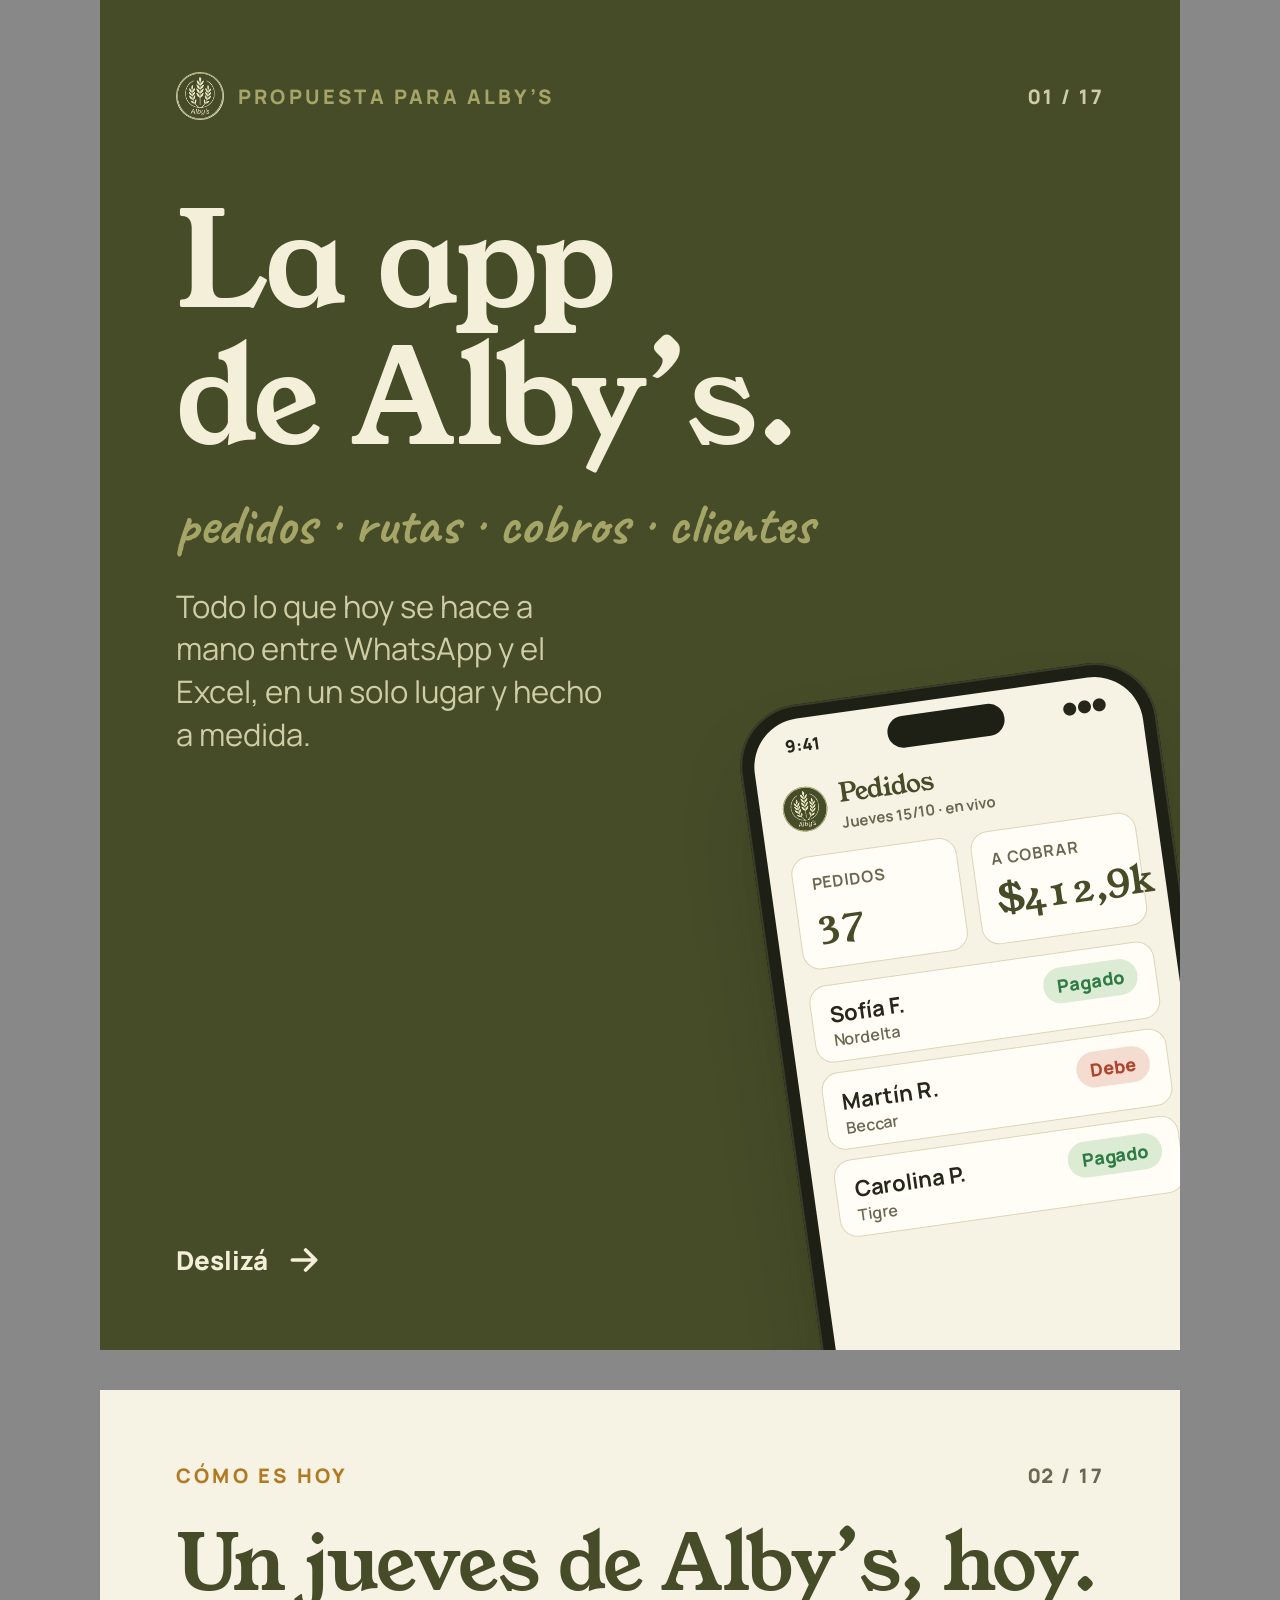
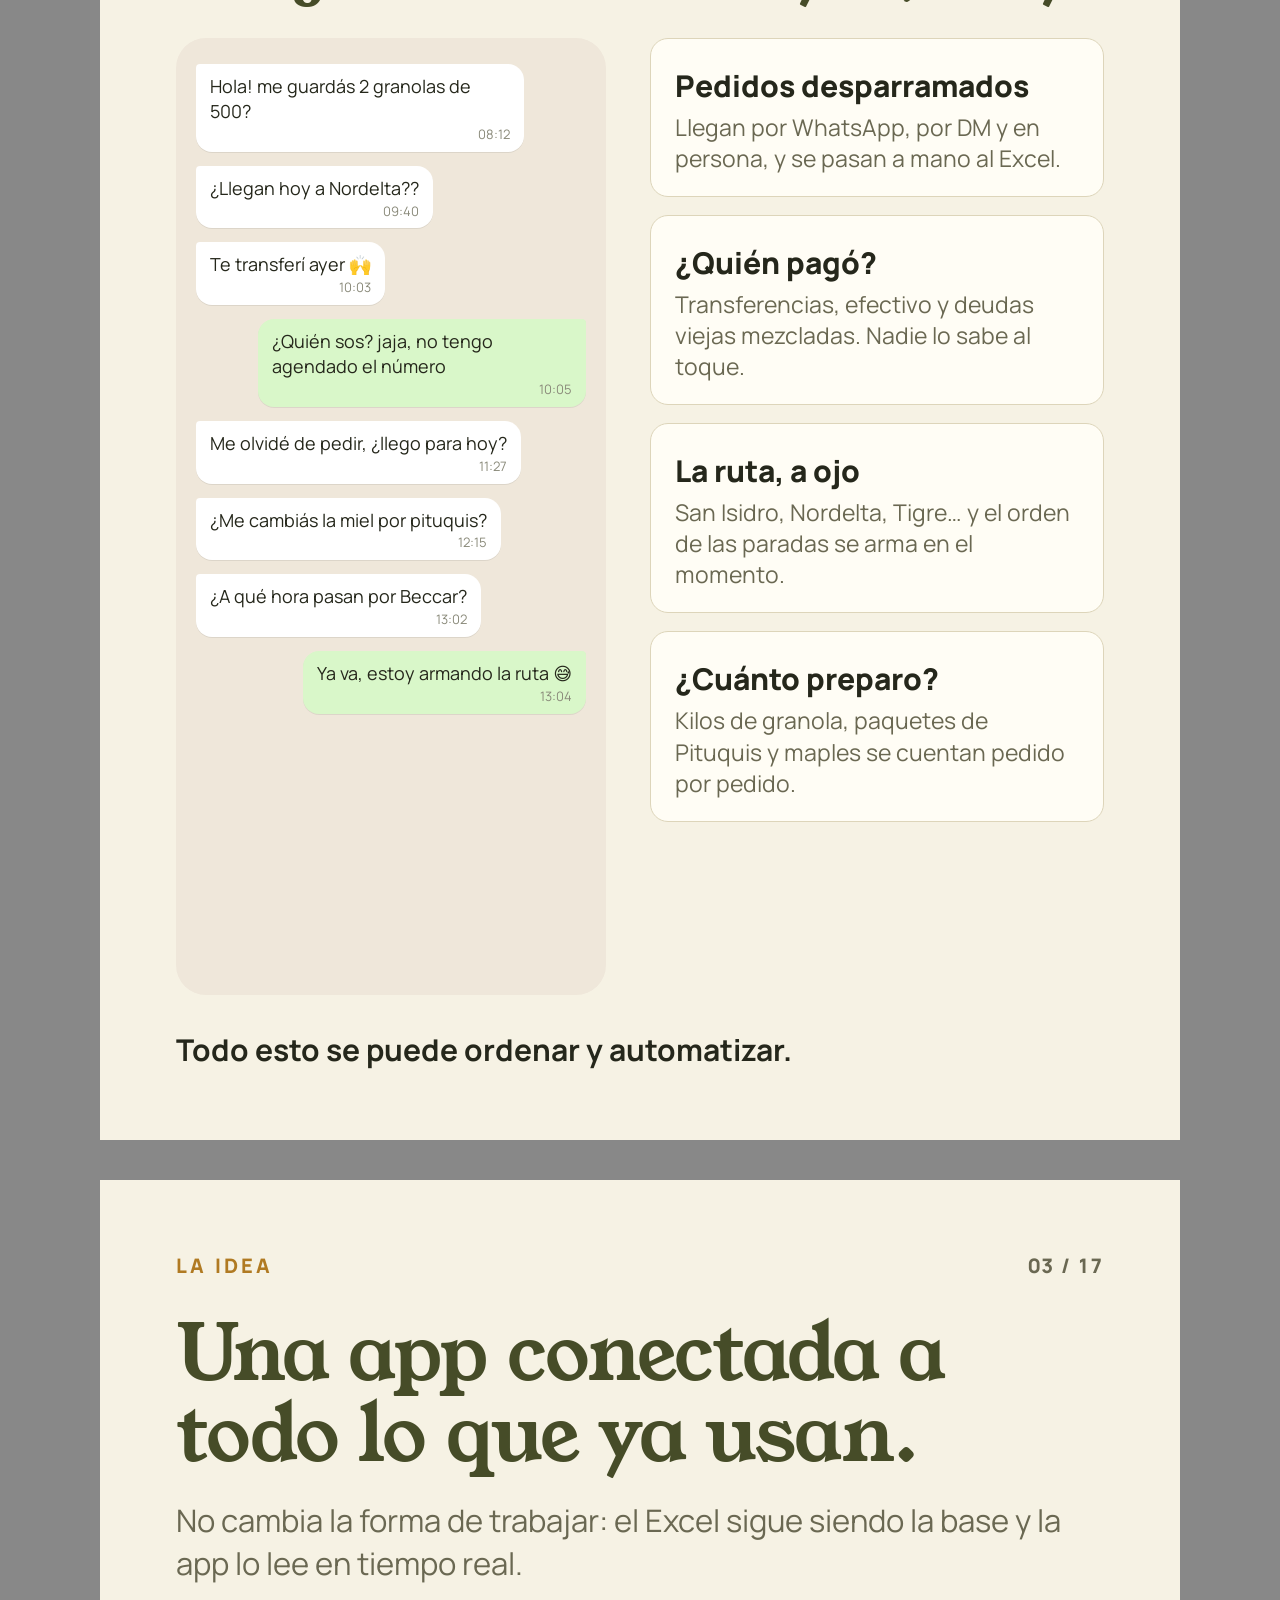
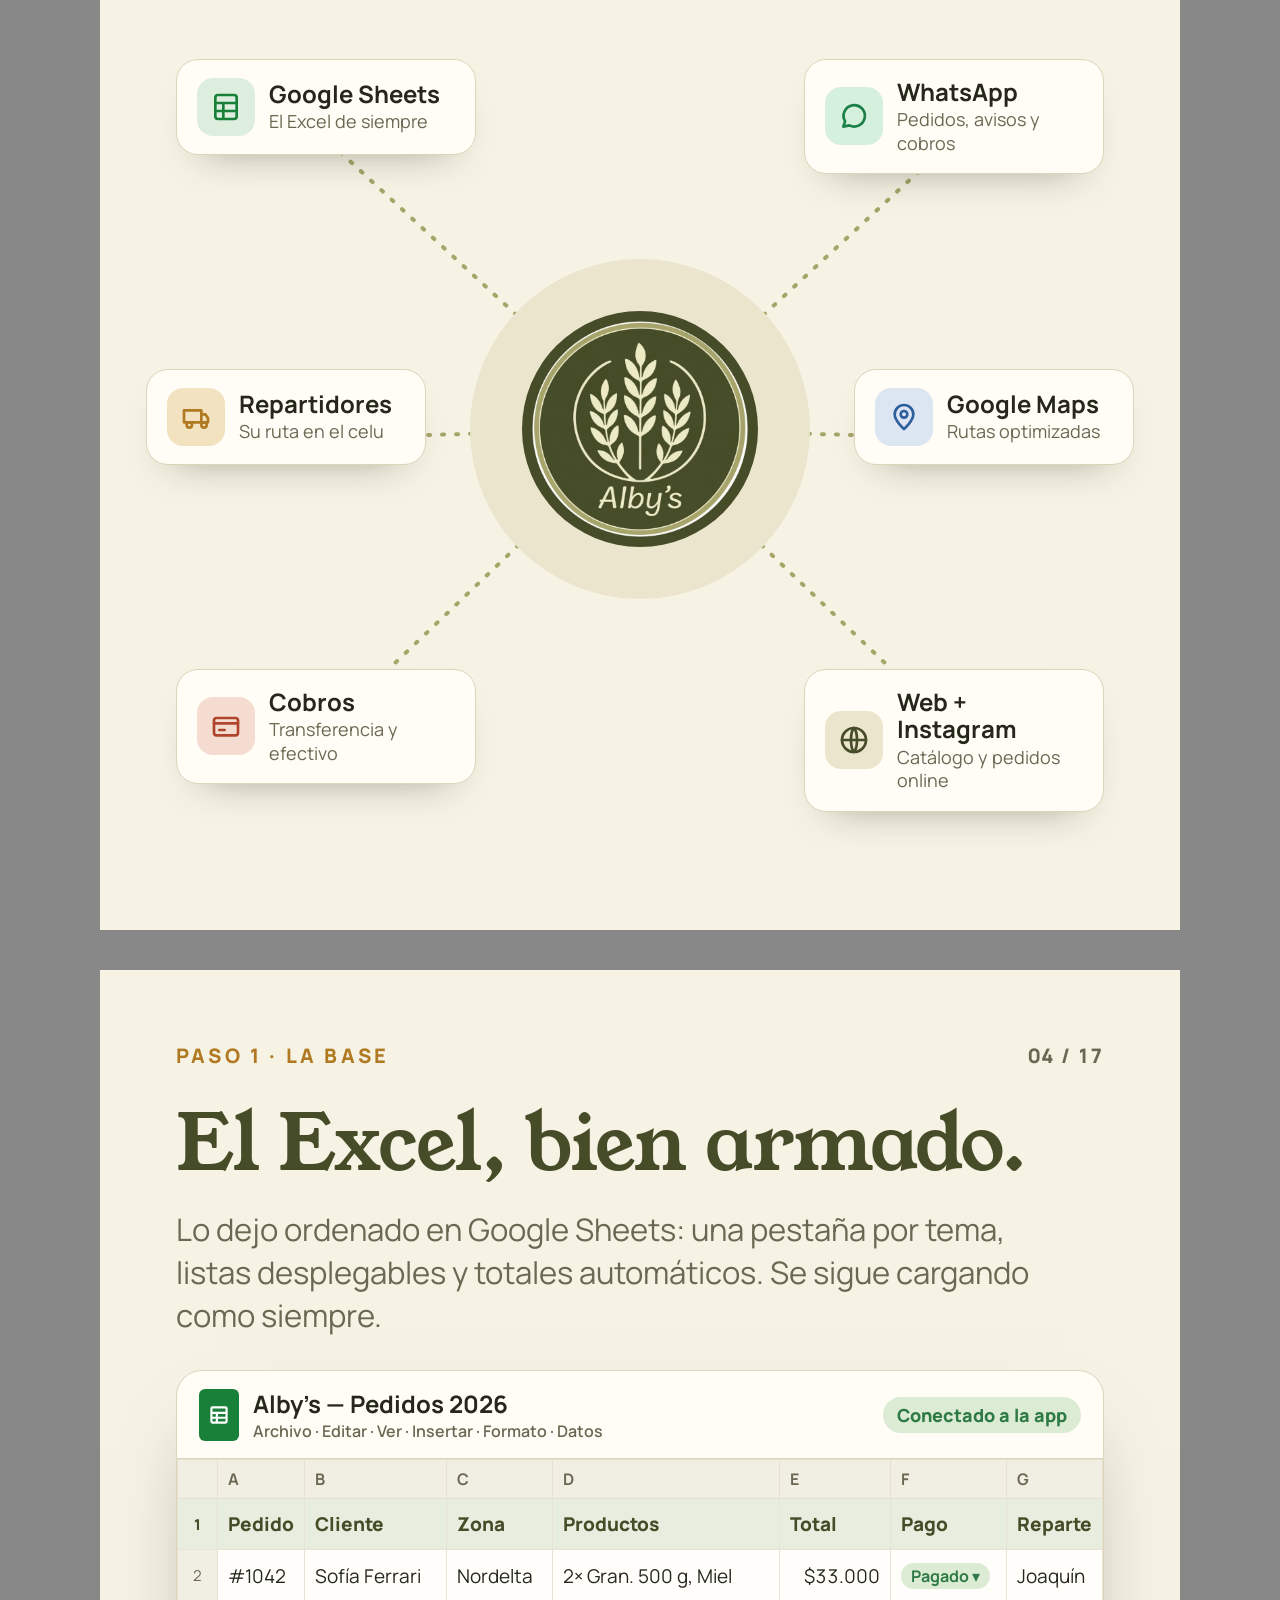
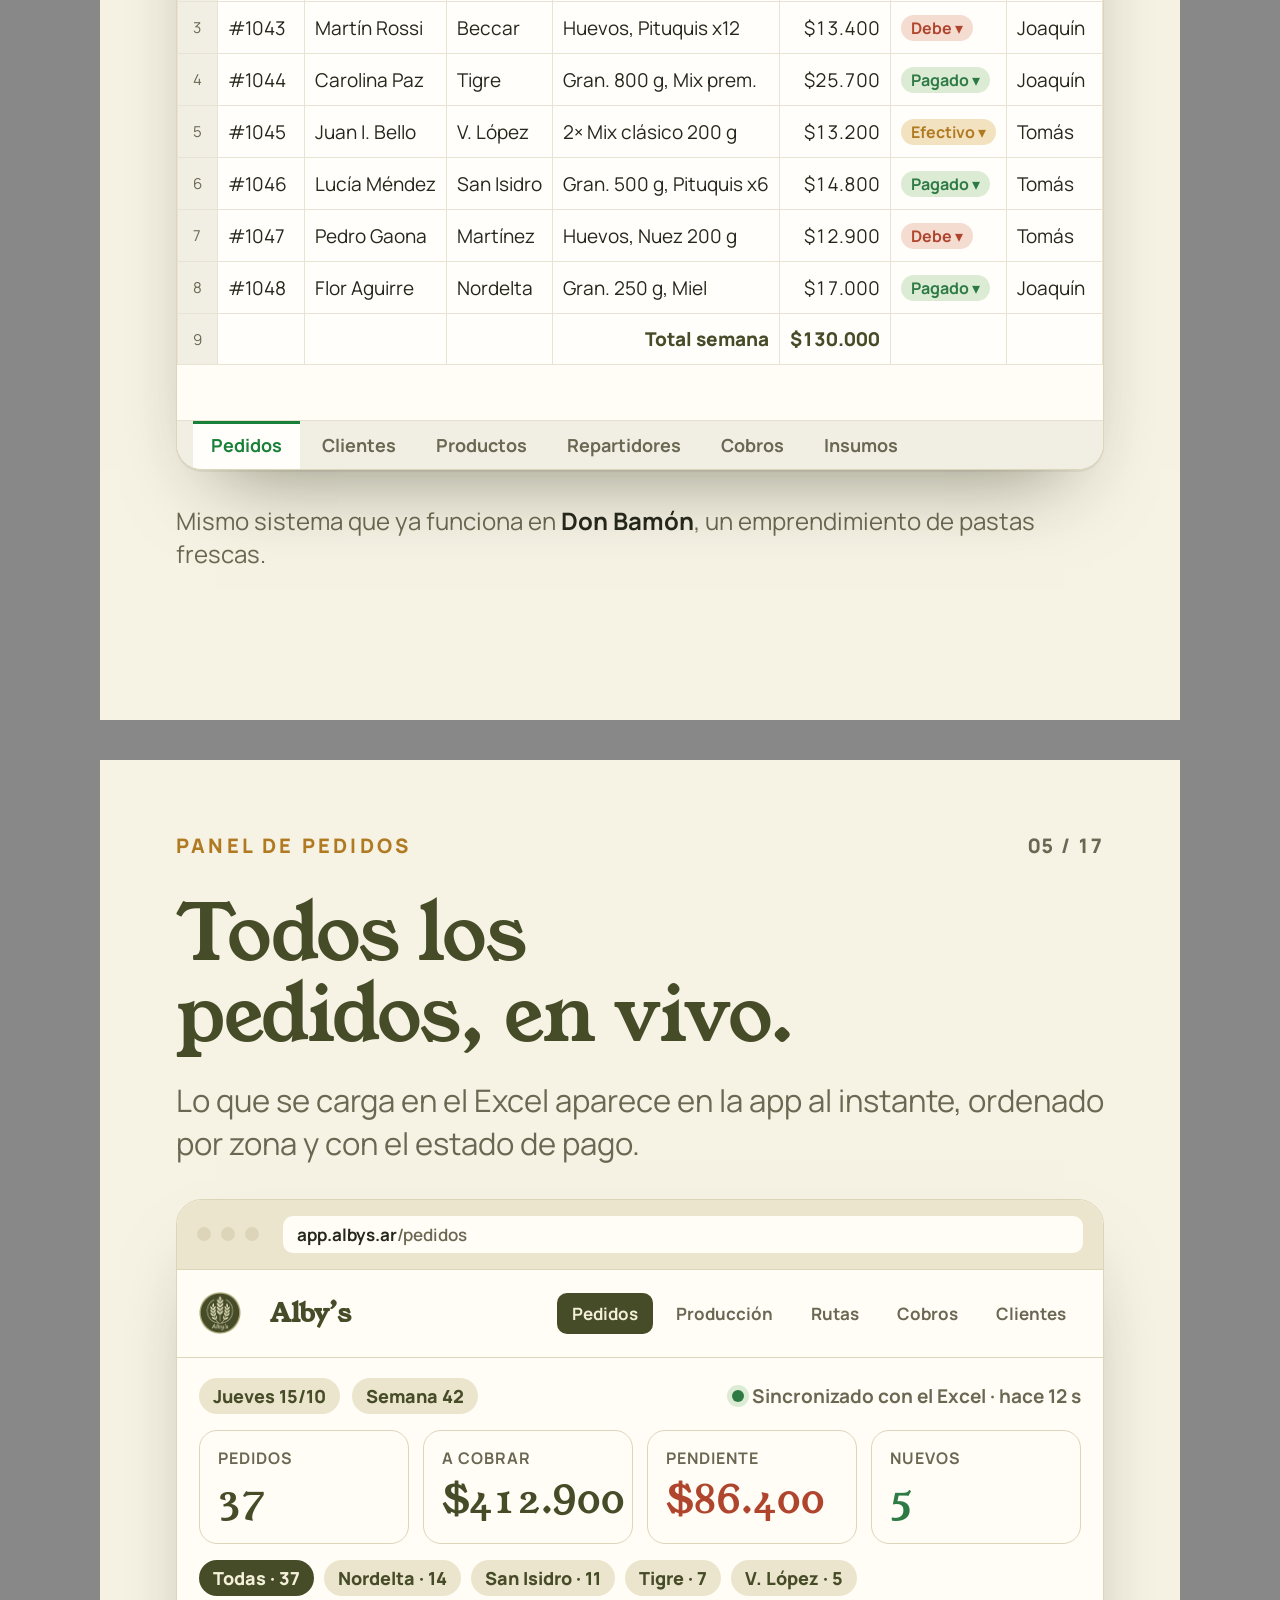
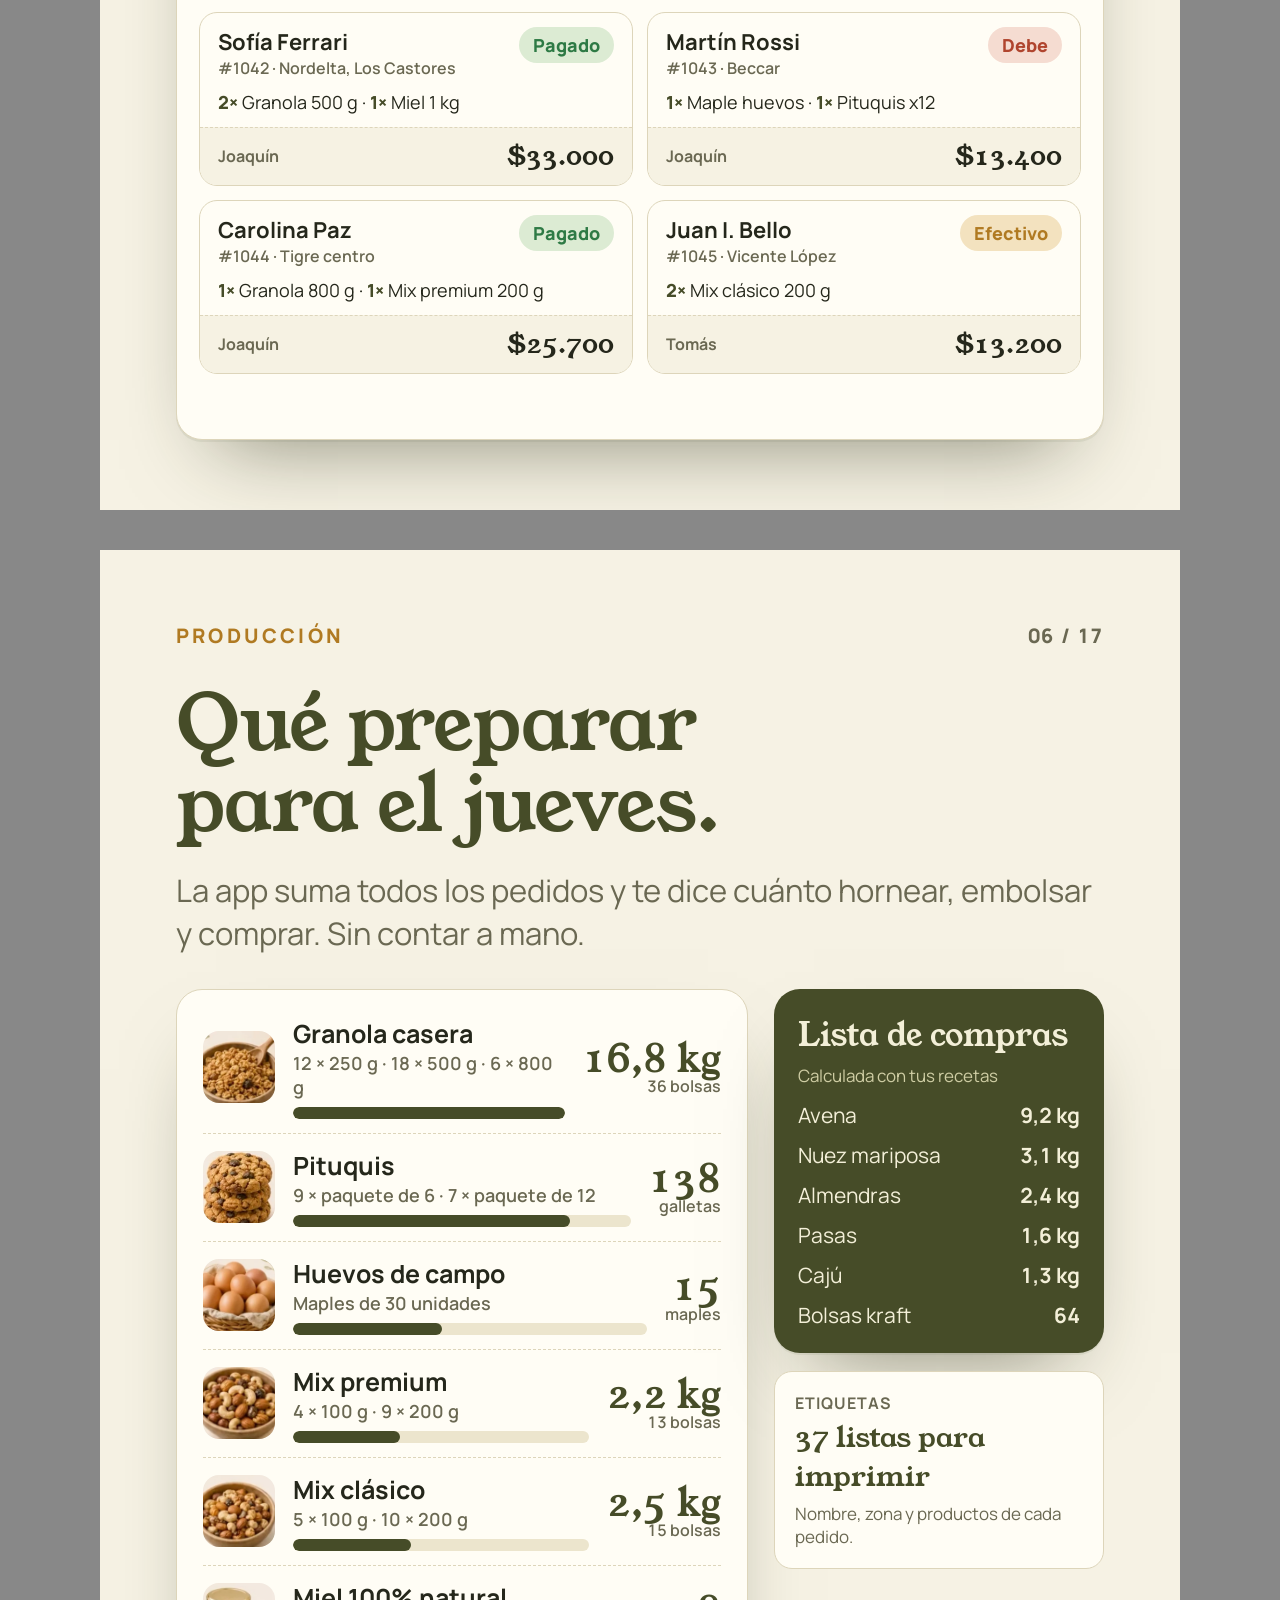
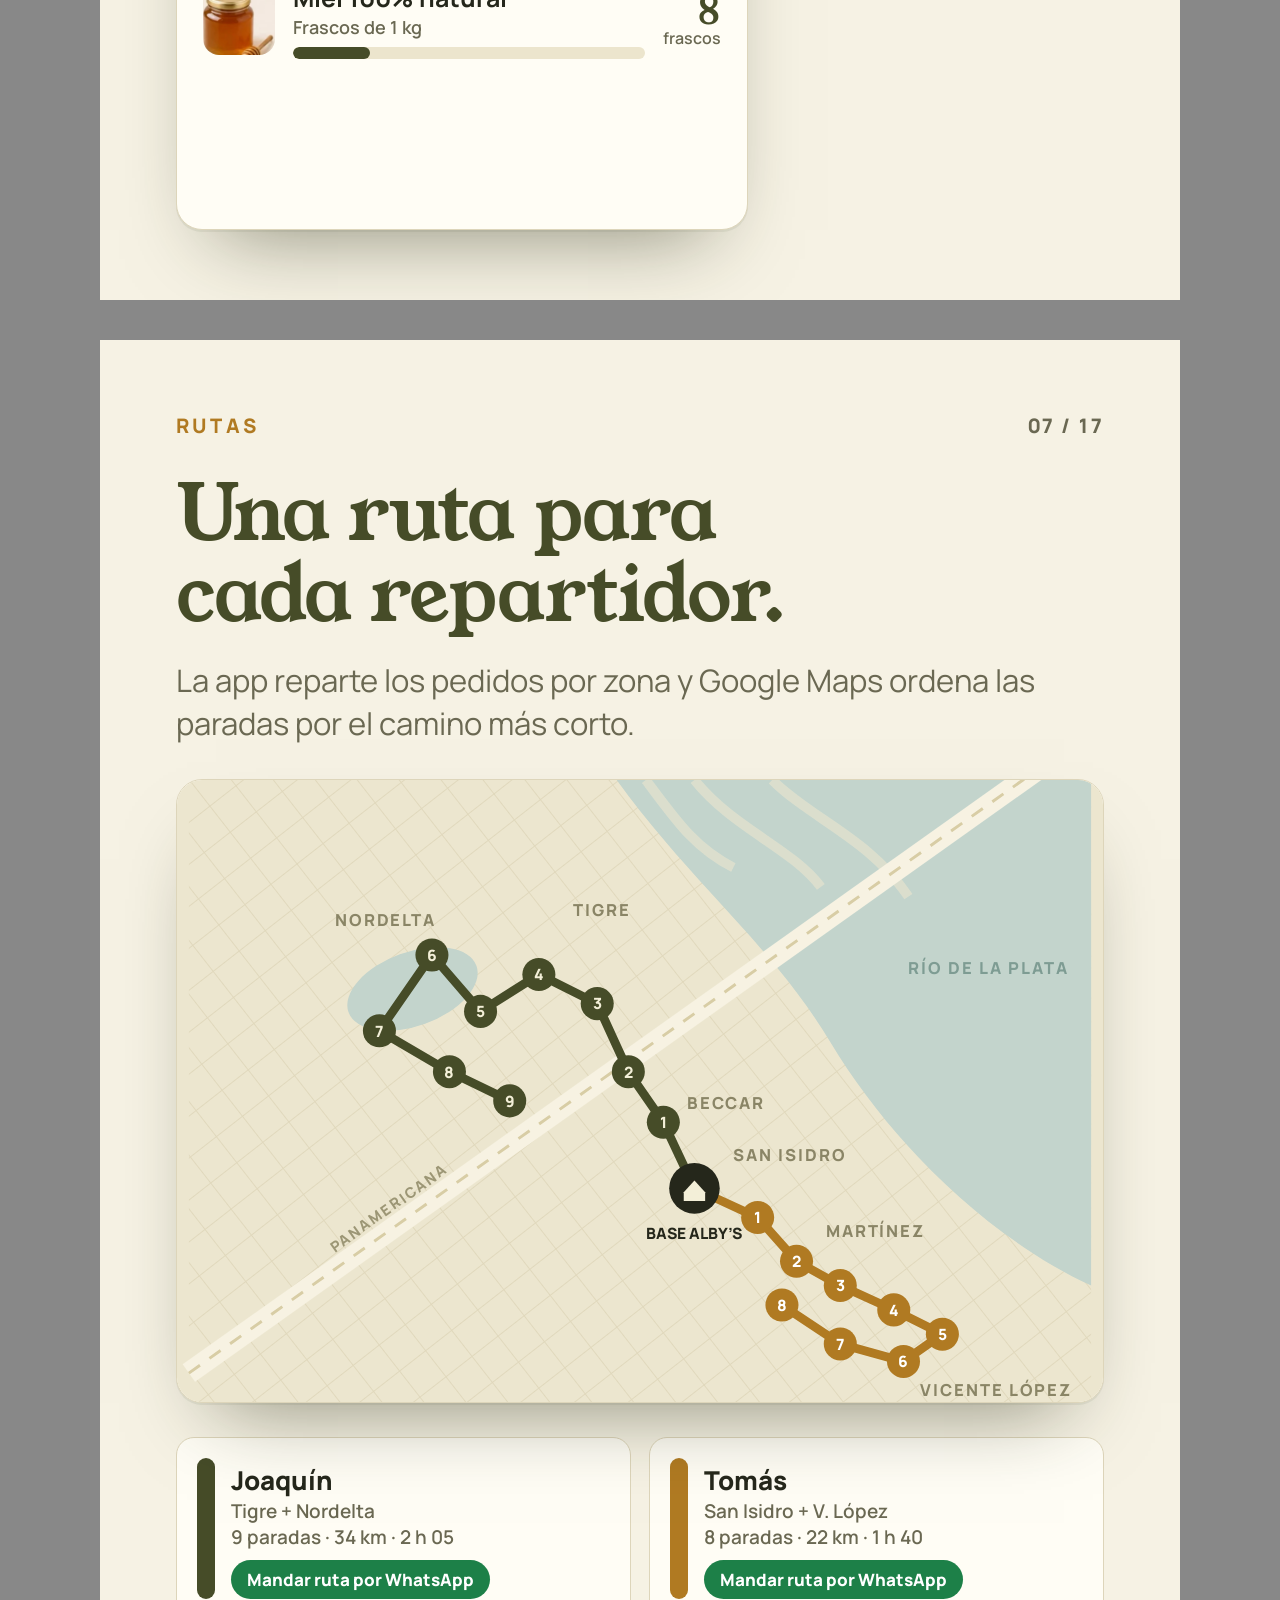
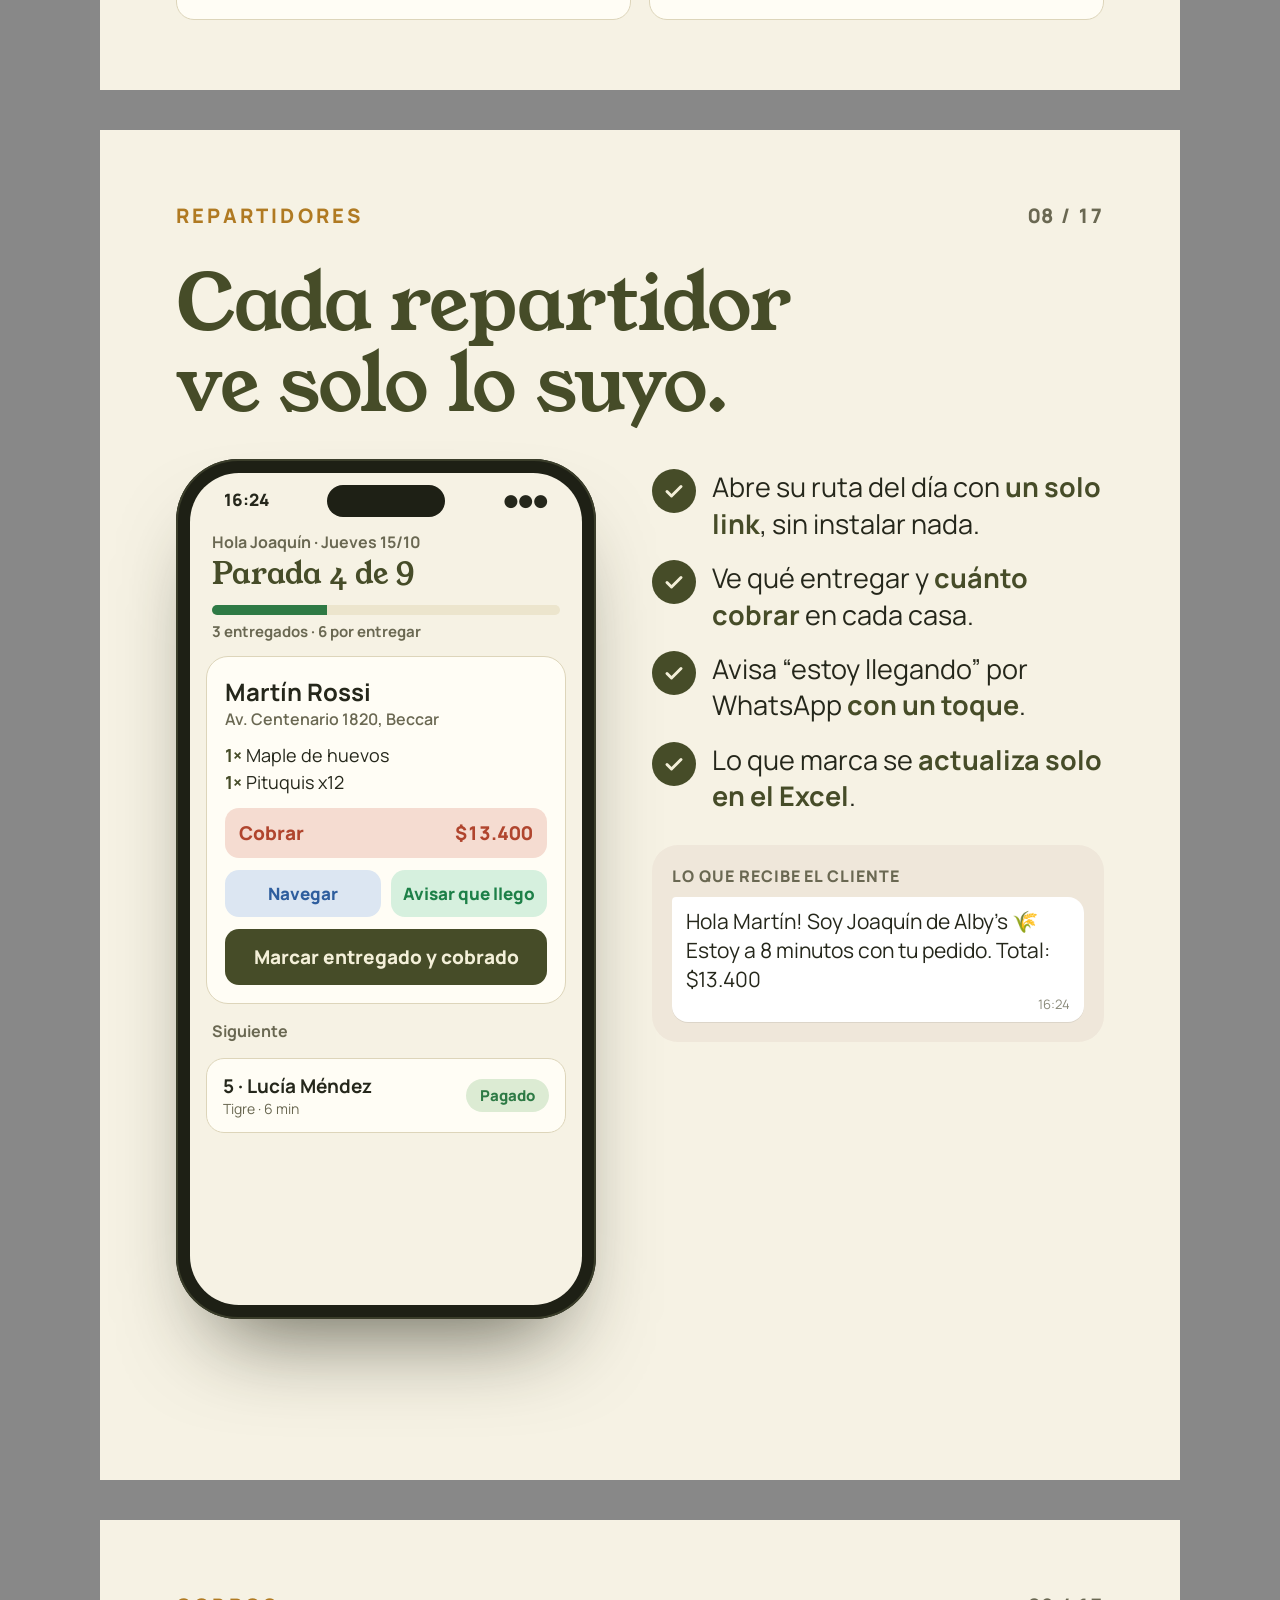
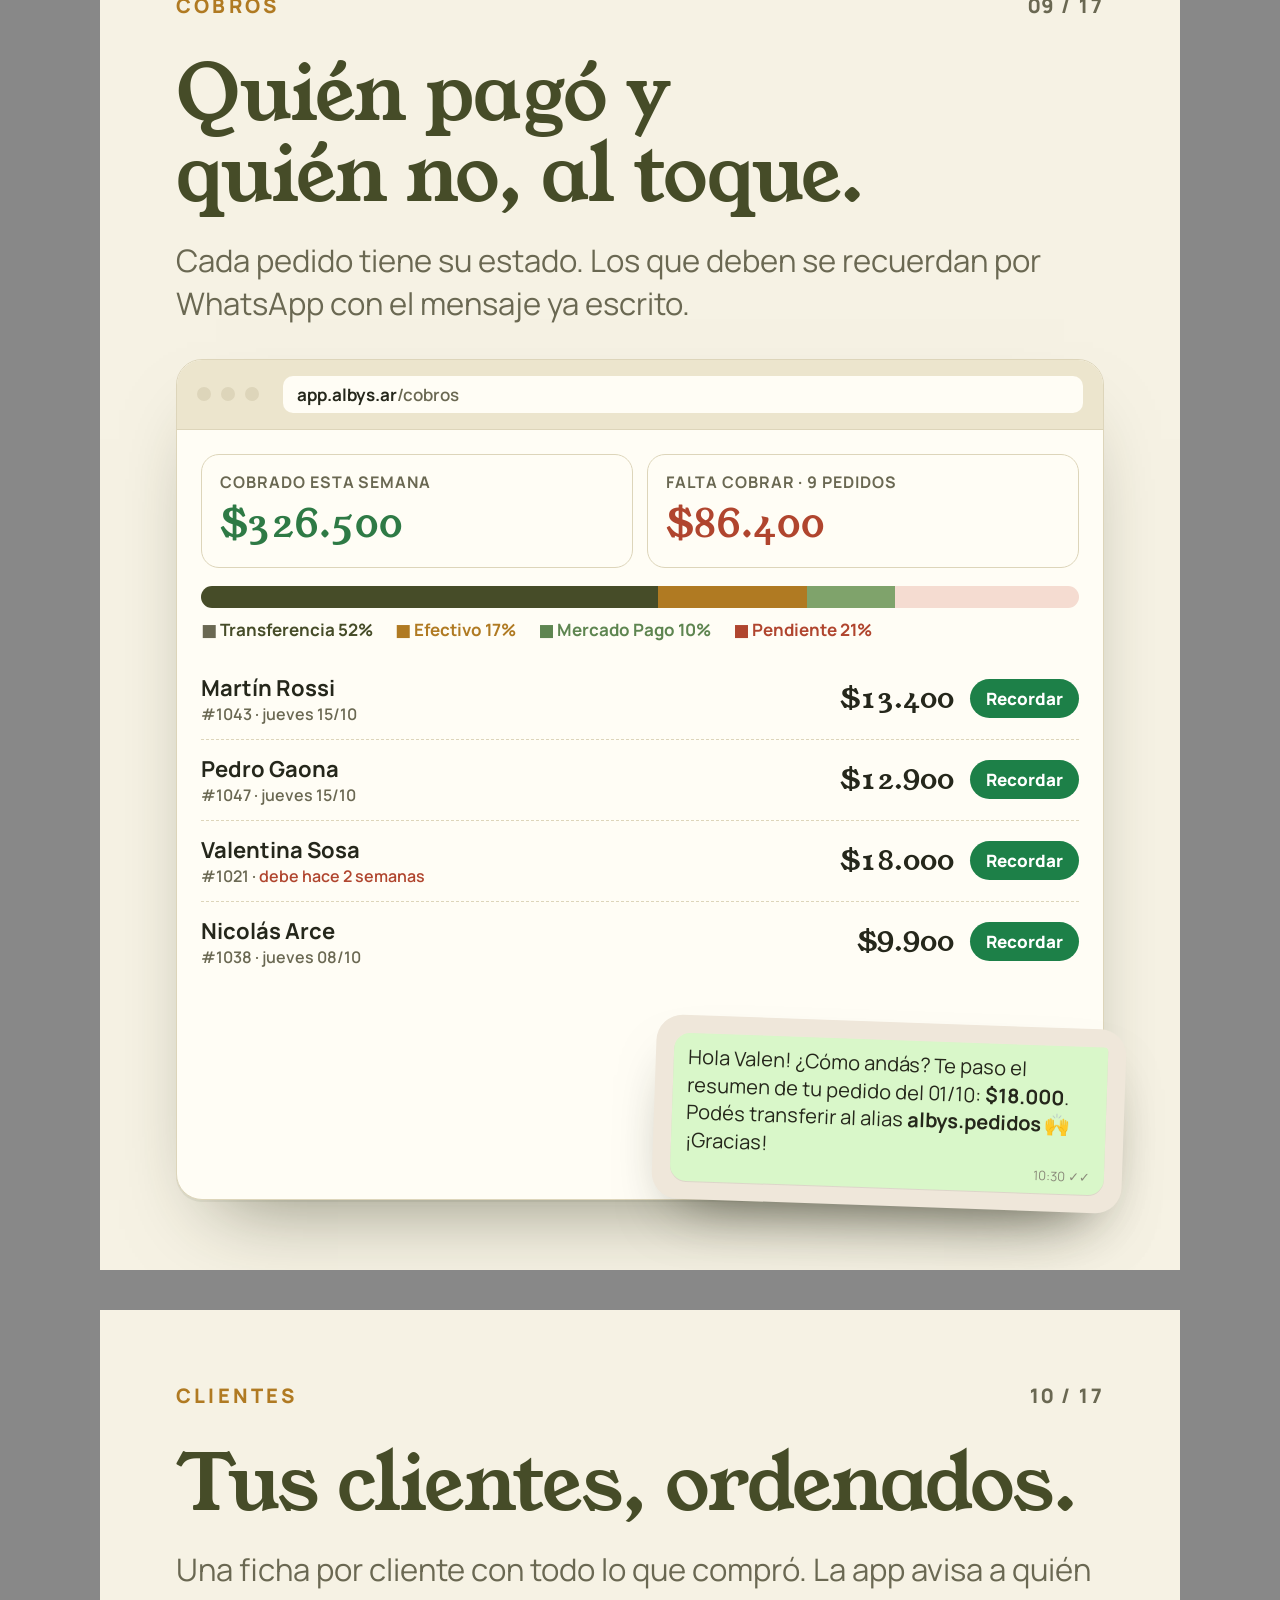
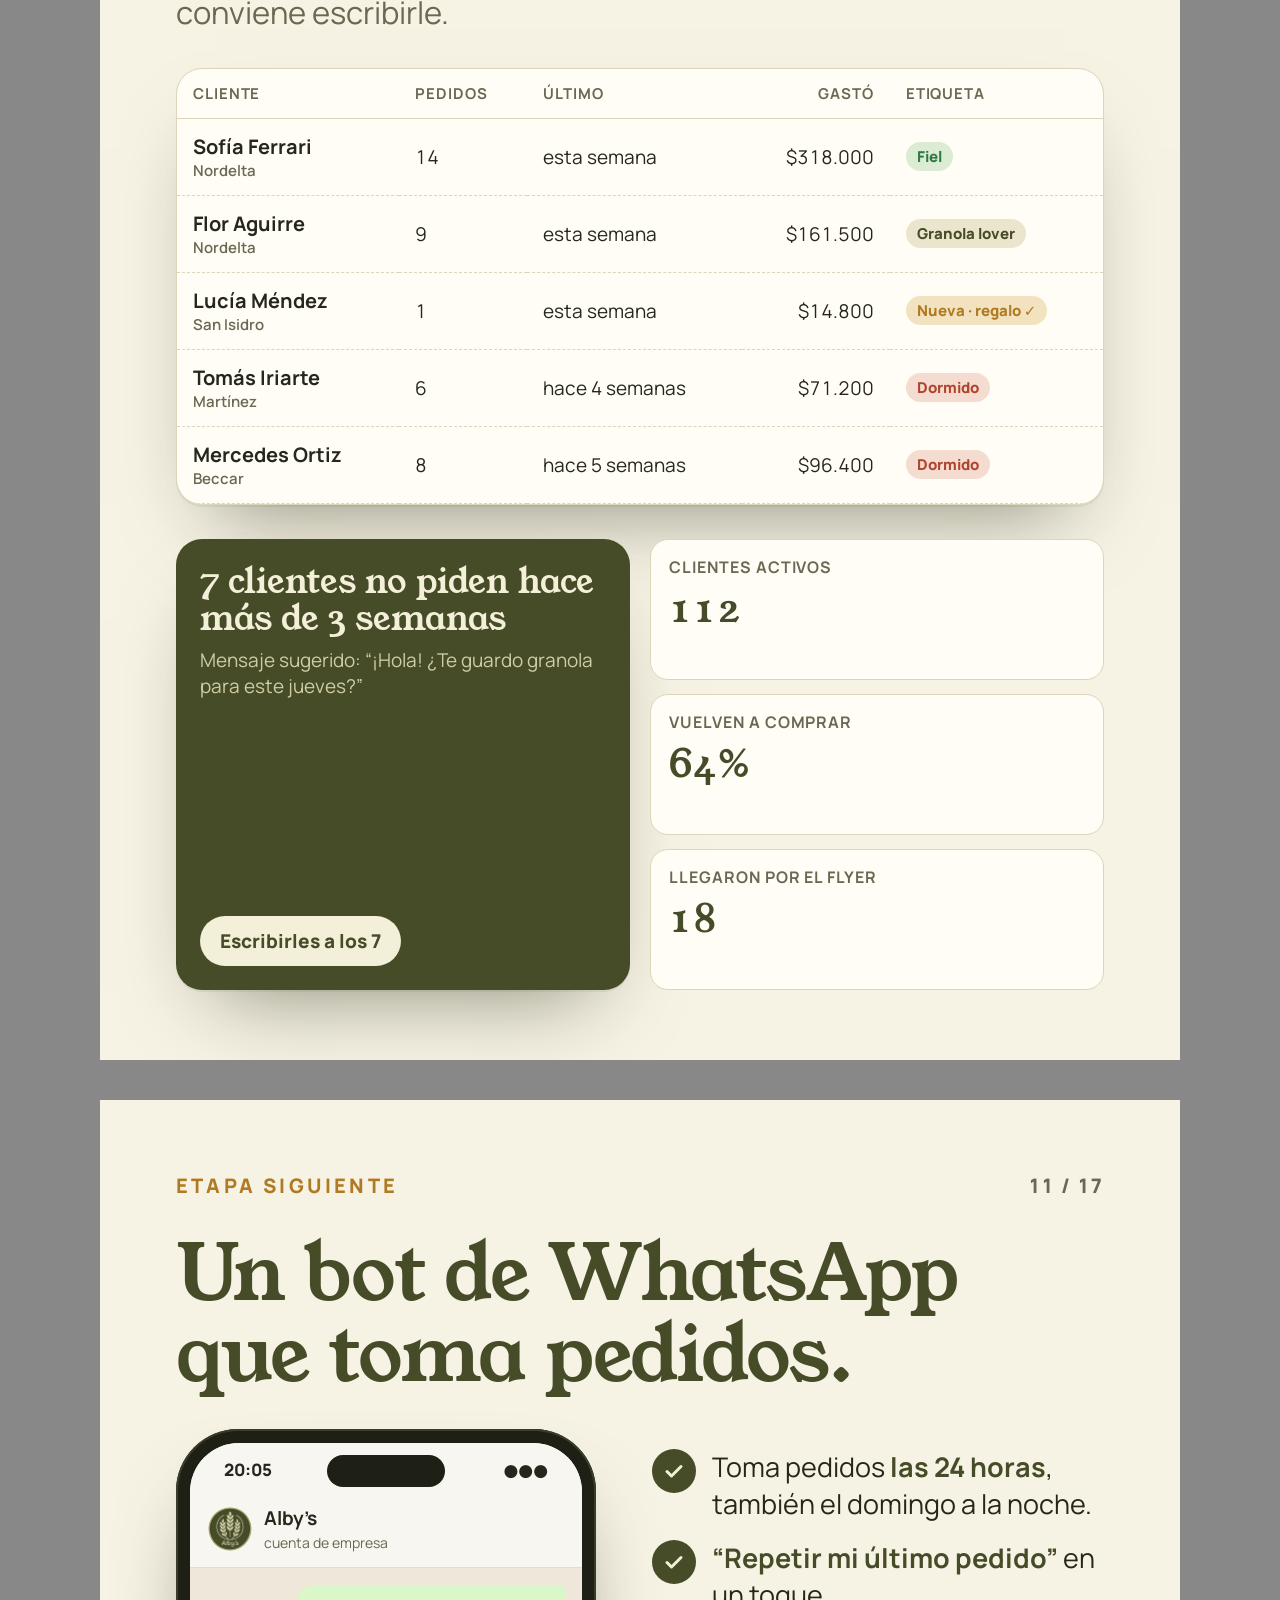
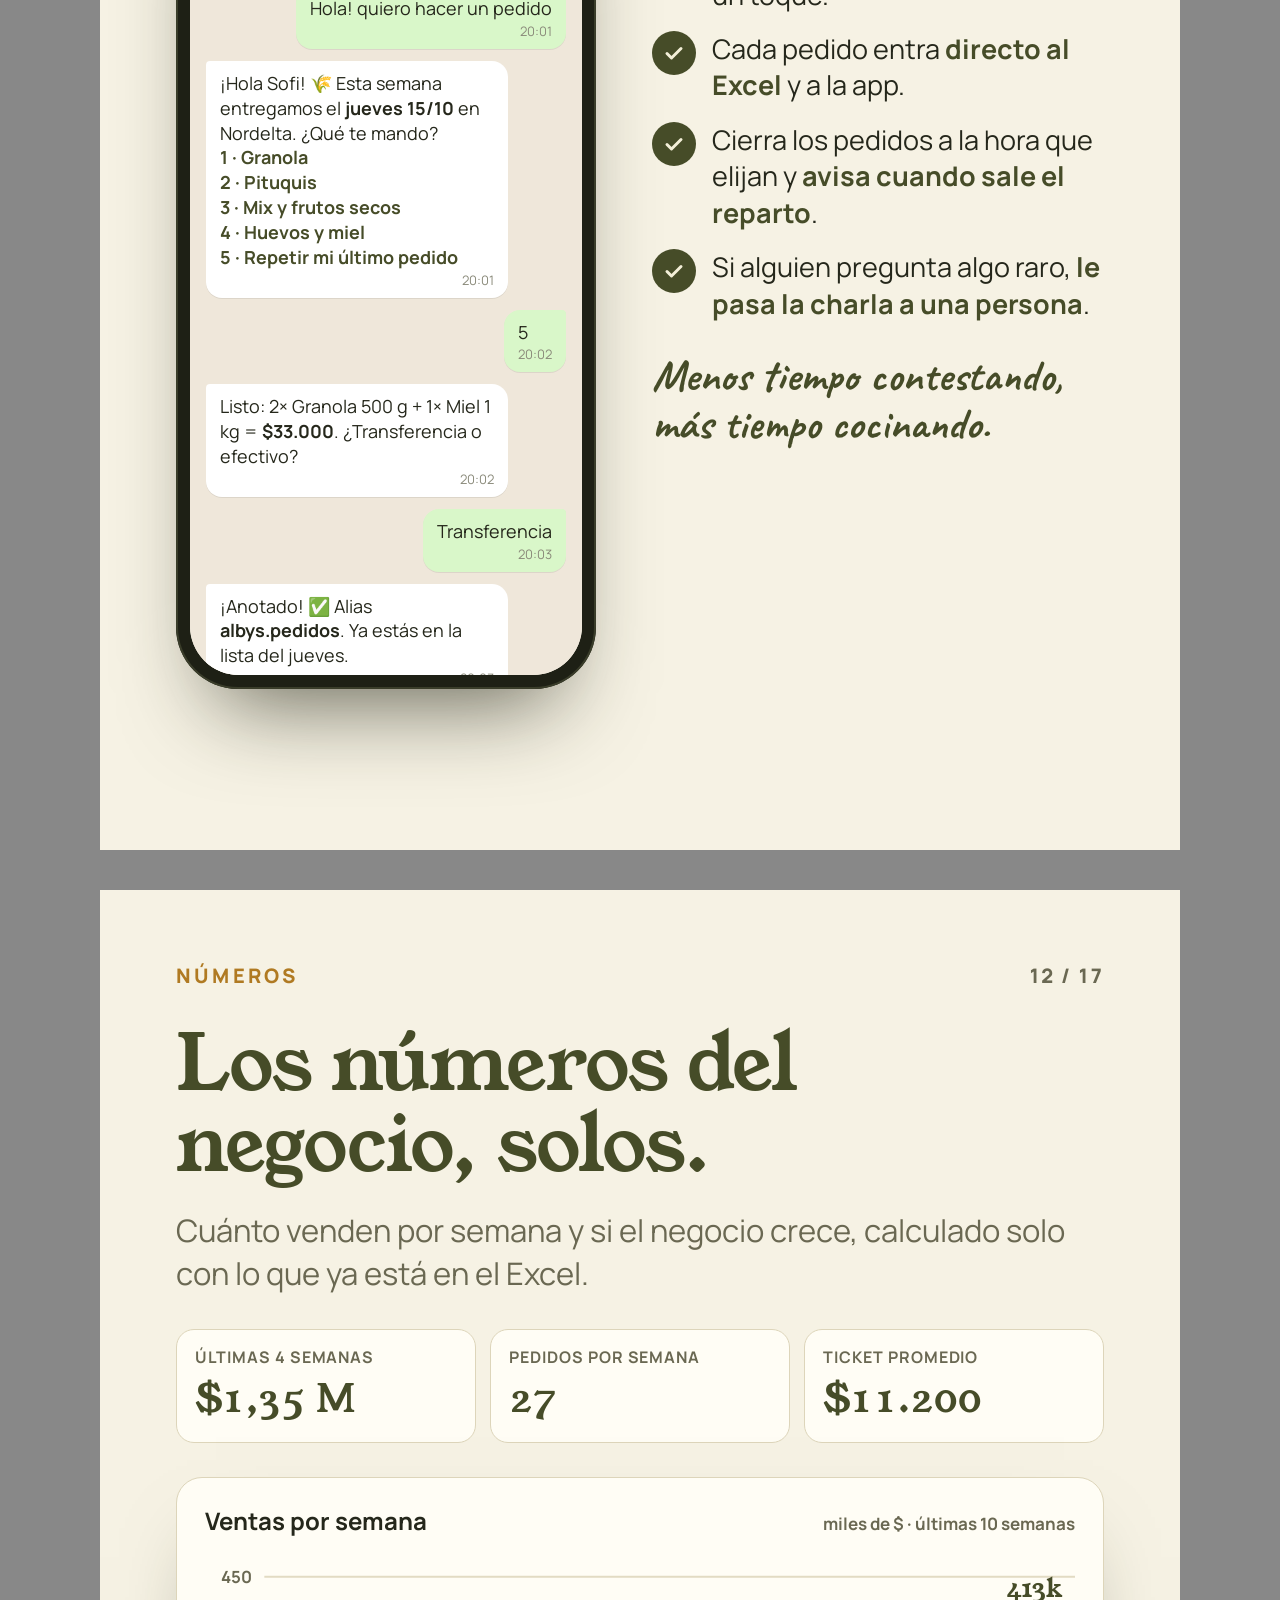
==== commit d2a254df: "Agregar placas de contenido: tablero de posts, kit de marca, mensajes y Meta Ads Co-Authored-By: Cla" ====
--- a/propuesta/slides.html
+++ b/propuesta/slides.html
@@ -99,7 +99,7 @@
 
 <!-- 1 · PORTADA -->
 <section class="slide dark" id="s1">
-  <div class="meta"><span class="brand"><img src="../assets/logo-180.png" alt="">Propuesta para Alby’s</span><span class="n">01 / 15</span></div>
+  <div class="meta"><span class="brand"><img src="../assets/logo-180.png" alt="">Propuesta para Alby’s</span><span class="n">01 / 17</span></div>
   <div style="display:flex;flex-direction:column;gap:26px;margin-top:40px;position:relative;z-index:2">
     <h1 style="font-size:132px;color:var(--cream)">La app<br>de Alby’s.</h1>
     <p class="hand" style="font-size:58px;color:var(--wheat);margin:0;line-height:1">pedidos · rutas · cobros · clientes</p>
@@ -125,7 +125,7 @@
 
 <!-- 2 · HOY -->
 <section class="slide" id="s2">
-  <div class="meta"><span>Cómo es hoy</span><span class="n">02 / 15</span></div>
+  <div class="meta"><span>Cómo es hoy</span><span class="n">02 / 17</span></div>
   <h2>Un jueves de Alby’s, hoy.</h2>
   <div class="grow" style="display:grid;grid-template-columns:430px 1fr;gap:44px">
     <div style="background:#EFE7DA;border-radius:30px;padding:26px 20px;display:flex;flex-direction:column;gap:14px;overflow:hidden">
@@ -150,7 +150,7 @@
 
 <!-- 3 · CÓMO SE CONECTA -->
 <section class="slide" id="s3">
-  <div class="meta"><span>La idea</span><span class="n">03 / 15</span></div>
+  <div class="meta"><span>La idea</span><span class="n">03 / 17</span></div>
   <h2>Una app conectada a todo lo que ya usan.</h2>
   <p class="lead">No cambia la forma de trabajar: el Excel sigue siendo la base y la app lo lee en tiempo real.</p>
   <div class="grow" id="hub">
@@ -180,7 +180,7 @@
 
 <!-- 4 · EL EXCEL -->
 <section class="slide" id="s4">
-  <div class="meta"><span>Paso 1 · La base</span><span class="n">04 / 15</span></div>
+  <div class="meta"><span>Paso 1 · La base</span><span class="n">04 / 17</span></div>
   <h2>El Excel, bien armado.</h2>
   <p class="lead">Lo dejo ordenado en Google Sheets: una pestaña por tema, listas desplegables y totales automáticos. Se sigue cargando como siempre.</p>
   <div class="win grow" style="flex:none;height:700px">
@@ -220,7 +220,7 @@
 
 <!-- 5 · PEDIDOS EN VIVO -->
 <section class="slide" id="s5">
-  <div class="meta"><span>Panel de pedidos</span><span class="n">05 / 15</span></div>
+  <div class="meta"><span>Panel de pedidos</span><span class="n">05 / 17</span></div>
   <h2>Todos los pedidos, en vivo.</h2>
   <p class="lead">Lo que se carga en el Excel aparece en la app al instante, ordenado por zona y con el estado de pago.</p>
   <div class="win grow">
@@ -252,7 +252,7 @@
 
 <!-- 6 · PRODUCCIÓN -->
 <section class="slide" id="s6">
-  <div class="meta"><span>Producción</span><span class="n">06 / 15</span></div>
+  <div class="meta"><span>Producción</span><span class="n">06 / 17</span></div>
   <h2>Qué preparar para el jueves.</h2>
   <p class="lead">La app suma todos los pedidos y te dice cuánto hornear, embolsar y comprar. Sin contar a mano.</p>
   <style>
@@ -294,7 +294,7 @@
 
 <!-- 7 · RUTAS -->
 <section class="slide" id="s7">
-  <div class="meta"><span>Rutas</span><span class="n">07 / 15</span></div>
+  <div class="meta"><span>Rutas</span><span class="n">07 / 17</span></div>
   <h2>Una ruta para cada repartidor.</h2>
   <p class="lead">La app reparte los pedidos por zona y Google Maps ordena las paradas por el camino más corto.</p>
   <div class="win grow">
@@ -331,7 +331,7 @@
 
 <!-- 8 · APP DEL REPARTIDOR -->
 <section class="slide" id="s8">
-  <div class="meta"><span>Repartidores</span><span class="n">08 / 15</span></div>
+  <div class="meta"><span>Repartidores</span><span class="n">08 / 17</span></div>
   <h2>Cada repartidor ve solo lo suyo.</h2>
   <div class="grow" style="display:grid;grid-template-columns:420px 1fr;gap:56px;align-items:start">
     <div class="phone">
@@ -374,7 +374,7 @@
 
 <!-- 9 · COBROS -->
 <section class="slide" id="s9">
-  <div class="meta"><span>Cobros</span><span class="n">09 / 15</span></div>
+  <div class="meta"><span>Cobros</span><span class="n">09 / 17</span></div>
   <h2>Quién pagó y quién no, al toque.</h2>
   <p class="lead">Cada pedido tiene su estado. Los que deben se recuerdan por WhatsApp con el mensaje ya escrito.</p>
   <div class="win grow">
@@ -408,7 +408,7 @@
 
 <!-- 10 · CRM -->
 <section class="slide" id="s10">
-  <div class="meta"><span>Clientes</span><span class="n">10 / 15</span></div>
+  <div class="meta"><span>Clientes</span><span class="n">10 / 17</span></div>
   <h2>Tus clientes, ordenados.</h2>
   <p class="lead">Una ficha por cliente con todo lo que compró. La app avisa a quién conviene escribirle.</p>
   <div class="win" style="flex:none">
@@ -444,7 +444,7 @@
 
 <!-- 11 · BOT -->
 <section class="slide" id="s11">
-  <div class="meta"><span>Etapa siguiente</span><span class="n">11 / 15</span></div>
+  <div class="meta"><span>Etapa siguiente</span><span class="n">11 / 17</span></div>
   <h2>Un bot de WhatsApp que toma pedidos.</h2>
   <div class="grow" style="display:grid;grid-template-columns:420px 1fr;gap:56px;align-items:start">
     <div class="phone">
@@ -476,7 +476,7 @@
 
 <!-- 12 · NÚMEROS -->
 <section class="slide" id="s12">
-  <div class="meta"><span>Números</span><span class="n">12 / 15</span></div>
+  <div class="meta"><span>Números</span><span class="n">12 / 17</span></div>
   <h2>Los números del negocio, solos.</h2>
   <p class="lead">Cuánto venden por semana y si el negocio crece, calculado solo con lo que ya está en el Excel.</p>
   <div class="kpis" style="grid-template-columns:repeat(3,1fr)">
@@ -493,7 +493,7 @@
 
 <!-- 13 · MÉTRICAS -->
 <section class="slide" id="s13" style="gap:26px">
-  <div class="meta"><span>Métricas</span><span class="n">13 / 15</span></div>
+  <div class="meta"><span>Métricas</span><span class="n">13 / 17</span></div>
   <h2 style="font-size:72px">Métricas para decidir.</h2>
   <style>
     .mx { padding: 18px 22px 20px; display: flex; flex-direction: column; gap: 16px; }
@@ -554,7 +554,7 @@
 
 <!-- 14 · WEB -->
 <section class="slide" id="s14">
-  <div class="meta"><span>Para vender más</span><span class="n">14 / 15</span></div>
+  <div class="meta"><span>Para vender más</span><span class="n">14 / 17</span></div>
   <h2>Una web para el link de la bio.</h2>
   <div class="grow" style="display:grid;grid-template-columns:420px 1fr;gap:52px;align-items:start">
     <div class="phone"><div class="scr"><img src="landing-mobile.png" alt="" style="width:100%;height:100%;object-fit:cover;object-position:top"></div></div>
@@ -580,9 +580,137 @@
   </div>
 </section>
 
-<!-- 15 · PLAN + CIERRE -->
-<section class="slide dark" id="s15">
-  <div class="meta"><span class="brand"><img src="../assets/logo-180.png" alt="">Cómo lo armamos</span><span class="n">15 / 15</span></div>
+<!-- 15 · CONTENIDO -->
+<section class="slide" id="s15" style="gap:28px">
+  <div class="meta"><span>Contenido</span><span class="n">15 / 17</span></div>
+  <h2>Todo el contenido, en un solo lugar.</h2>
+  <p class="lead">Ideas, posts, carruseles, historias y TikToks ordenados por estado y por fecha. Nadie se olvida de subir nada.</p>
+  <style>
+    .kb { display: grid; grid-template-columns: repeat(4, 1fr); gap: 12px; padding: 16px 18px 20px; flex: 1; min-height: 0; }
+    .kb-col { background: color-mix(in srgb, var(--sunk) 55%, var(--card)); border-radius: 16px; padding: 12px; display: flex; flex-direction: column; gap: 10px; min-width: 0; }
+    .kb-col > b { font-size: 15px; letter-spacing: .06em; text-transform: uppercase; color: var(--muted); display: flex; justify-content: space-between; padding: 2px 4px 4px; }
+    .kb-c { background: var(--card); border: 1px solid var(--line); border-radius: 14px; overflow: hidden; display: flex; flex-direction: column; }
+    .kb-c img { width: 100%; height: 92px; object-fit: cover; display: block; }
+    .kb-c .bd { padding: 10px 11px 11px; display: grid; gap: 6px; }
+    .kb-c .t { font-size: 16px; font-weight: 800; line-height: 1.25; }
+    .kb-c .w { font-size: 13px; color: var(--muted); font-weight: 700; }
+    .pf { display: inline-flex; align-items: center; gap: 5px; font-size: 12px; font-weight: 800; padding: 3px 8px; border-radius: 999px; white-space: nowrap; }
+    .pf.ig { background: #F6DCE6; color: #A3265A; }
+    .pf.tt { background: #1E2015; color: #F3EFD8; }
+    .pf.st { background: #F3E2BF; color: #8A5B12; }
+    .pfs { display: flex; flex-wrap: wrap; gap: 5px; }
+    .kb-c .stat { font-size: 13px; font-weight: 800; color: var(--ok); }
+  </style>
+  <div class="win grow">
+    <div class="bar"><i></i><i></i><i></i><div class="url"><b>app.albys.ar</b>/contenido</div></div>
+    <div style="display:flex;align-items:center;gap:10px;padding:14px 18px 0;flex-wrap:wrap">
+      <span class="pill" style="background:var(--olive);color:var(--cream)">Tablero</span><span class="pill neutral">Calendario</span>
+      <span style="margin-left:auto;font-size:17px;font-weight:700;color:var(--muted)">Esta semana: <b style="color:var(--ink)">3 posts · 2 TikToks · 6 historias</b></span>
+    </div>
+    <div class="kb">
+      <div class="kb-col"><b>Ideas <span>3</span></b>
+        <div class="kb-c"><div class="bd"><div class="pfs"><span class="pf ig">Reel</span><span class="pf tt">TikTok</span></div><span class="t">Receta: bowl de yogur con granola</span><span class="w">Sin fecha</span></div></div>
+        <div class="kb-c"><div class="bd"><div class="pfs"><span class="pf st">Historia</span></div><span class="t">Encuesta: ¿qué mix quieren probar?</span><span class="w">Sin fecha</span></div></div>
+        <div class="kb-c"><div class="bd"><div class="pfs"><span class="pf tt">TikTok</span></div><span class="t">Detrás de escena: horneando Pituquis</span><span class="w">Sin fecha</span></div></div>
+      </div>
+      <div class="kb-col"><b>En producción <span>3</span></b>
+        <div class="kb-c"><img src="../assets/p-granola.jpg" alt=""><div class="bd"><div class="pfs"><span class="pf ig">Carrusel</span></div><span class="t">5 formas de usar la granola</span><span class="w">Jue 15/10 · 12:00</span></div></div>
+        <div class="kb-c"><div class="bd"><div class="pfs"><span class="pf ig">Reel</span></div><span class="t">Copa Alby’s: resumen de la fecha</span><span class="w">Vie 16/10 · 19:00</span></div></div>
+        <div class="kb-c"><img src="../assets/p-huevos.jpg" alt=""><div class="bd"><div class="pfs"><span class="pf ig">Carrusel</span><span class="pf st">Historia</span></div><span class="t">Precios de la semana</span><span class="w">Lun 19/10 · 10:00</span></div></div>
+      </div>
+      <div class="kb-col"><b>Listo para subir <span>3</span></b>
+        <div class="kb-c"><div class="bd"><div class="pfs"><span class="pf st">Historia</span></div><span class="t">Recordatorio: último día para pedir</span><span class="w">Mar 13/10 · 19:00</span></div></div>
+        <div class="kb-c"><img src="../assets/p-mix-premium.jpg" alt=""><div class="bd"><div class="pfs"><span class="pf ig">Post</span><span class="pf st">Historia</span></div><span class="t">Nuevo: Mix premium 200 g</span><span class="w">Mié 14/10 · 13:00</span></div></div>
+        <div class="kb-c"><div class="bd"><div class="pfs"><span class="pf tt">TikTok</span><span class="pf ig">Reel</span></div><span class="t">Cómo armamos un pedido</span><span class="w">Sáb 17/10 · 18:00</span></div></div>
+      </div>
+      <div class="kb-col"><b>Publicado <span>3</span></b>
+        <div class="kb-c"><img src="../assets/logo.png" alt="" style="object-fit:contain;background:#fff"><div class="bd"><div class="pfs"><span class="pf ig">Post</span></div><span class="t">Todo Alby’s en un solo lugar</span><span class="stat">91 me gusta</span></div></div>
+        <div class="kb-c"><img src="../assets/p-pituquis.jpg" alt=""><div class="bd"><div class="pfs"><span class="pf tt">TikTok</span></div><span class="t">Unboxing de Pituquis</span><span class="stat">3.200 vistas</span></div></div>
+        <div class="kb-c"><div class="bd"><div class="pfs"><span class="pf st">Historia</span></div><span class="t">Encuesta: ¿granola con o sin pasas?</span><span class="stat">148 votos</span></div></div>
+      </div>
+    </div>
+  </div>
+  <p class="foot" style="font-size:22px">Cada pieza tiene su texto, sus hashtags y sus archivos adjuntos, lista para copiar y subir.</p>
+</section>
+
+<!-- 16 · MARCA, MENSAJES Y ANUNCIOS -->
+<section class="slide" id="s16" style="gap:26px">
+  <div class="meta"><span>Contenido</span><span class="n">16 / 17</span></div>
+  <h2>Marca, mensajes y anuncios.</h2>
+  <p class="lead">Todo lo de la marca guardado y a mano, para que cualquiera publique o responda igual.</p>
+  <style>
+    .bk { display: grid; grid-template-columns: 150px 1fr 1fr; gap: 22px; padding: 22px 24px; align-items: start; }
+    .bk h3, .mm h3 { font-family: var(--f-b); font-weight: 800; font-size: 16px; letter-spacing: .08em; text-transform: uppercase; color: var(--muted); margin-bottom: 12px; }
+    .sw { display: grid; grid-template-columns: repeat(4, 1fr); gap: 8px; }
+    .sw div { border-radius: 12px; height: 62px; display: flex; align-items: flex-end; padding: 6px 8px; font: 700 12px/1 var(--f-b); border: 1px solid var(--line); }
+    .ty { display: grid; gap: 6px; }
+    .ty span { display: block; color: var(--ink); }
+    .tpl { display: flex; gap: 8px; flex-wrap: wrap; margin-top: 12px; }
+    .mm { padding: 20px 22px; display: flex; flex-direction: column; gap: 10px; }
+    .tm { display: flex; justify-content: space-between; align-items: center; gap: 10px; padding: 10px 0; border-bottom: 1px dashed var(--line); font-size: 18px; font-weight: 700; }
+    .tm:last-child { border-bottom: 0; }
+    .tm small { display: block; font-size: 14px; color: var(--muted); font-weight: 600; }
+    .cp { font-size: 14px; font-weight: 800; color: var(--olive); background: var(--sunk); border-radius: 999px; padding: 6px 12px; white-space: nowrap; }
+    .ads { display: grid; grid-template-columns: repeat(3, 1fr); gap: 8px; }
+    .ads figure { margin: 0; border-radius: 12px; overflow: hidden; border: 1px solid var(--line); background: var(--card); }
+    .ads img { width: 100%; height: 86px; object-fit: cover; display: block; }
+    .ads figcaption { font-size: 12px; font-weight: 700; color: var(--muted); padding: 5px 7px; }
+    .aud { display: grid; gap: 8px; margin-top: 4px; }
+    .aud div { display: flex; justify-content: space-between; gap: 8px; font-size: 16px; font-weight: 700; padding: 8px 12px; border-radius: 12px; background: color-mix(in srgb, var(--sunk) 55%, var(--card)); }
+    .aud span { color: var(--muted); font-weight: 600; font-size: 14px; }
+  </style>
+  <div class="win" style="flex:none">
+    <div class="bk">
+      <div><h3>Logo</h3><img src="../assets/logo.png" alt="" style="width:150px;height:150px"></div>
+      <div><h3>Colores</h3>
+        <div class="sw">
+          <div style="background:#464C28;color:#F3EFD8">Oliva</div>
+          <div style="background:#A6A568;color:#25271B">Trigo</div>
+          <div style="background:#F3EFD8;color:#25271B">Crema</div>
+          <div style="background:#B07A22;color:#fff">Miel</div>
+        </div>
+        <div class="tpl"><span class="pill neutral" style="font-size:15px">Placa de producto</span><span class="pill neutral" style="font-size:15px">Historia de precios</span><span class="pill neutral" style="font-size:15px">Flyer semanal</span></div>
+      </div>
+      <div><h3>Letras y tono</h3>
+        <div class="ty">
+          <span style="font-family:var(--f-d);font-size:34px;line-height:1;color:var(--olive)">Títulos</span>
+          <span style="font-family:var(--f-h);font-size:32px;line-height:1;color:var(--honey)">lo natural, a tu casa</span>
+          <span style="font-size:16px;color:var(--muted);font-weight:600;line-height:1.35">Cercano, simple, de emprendimiento familiar. Tuteo y pocos emojis 🌾</span>
+        </div>
+      </div>
+    </div>
+  </div>
+  <div class="grow" style="display:grid;grid-template-columns:1fr 1fr;gap:18px">
+    <div class="win mm">
+      <h3>Mensajes guardados de WhatsApp</h3>
+      <div class="tm"><div>Confirmación de pedido<small>“¡Anotado! Te llega el jueves…”</small></div><span class="cp">Copiar</span></div>
+      <div class="tm"><div>Salió el reparto<small>“Hoy pasamos entre 16 y 19 h…”</small></div><span class="cp">Copiar</span></div>
+      <div class="tm"><div>Recordatorio de pago<small>“Te paso el resumen del pedido…”</small></div><span class="cp">Copiar</span></div>
+      <div class="tm"><div>Bienvenida + regalo<small>“Gracias por tu primera compra…”</small></div><span class="cp">Copiar</span></div>
+      <div class="tm"><div>¿Te guardo para el jueves?<small>Para clientes que dejaron de pedir</small></div><span class="cp">Copiar</span></div>
+    </div>
+    <div class="win mm">
+      <h3>Biblioteca para Meta Ads</h3>
+      <div class="ads">
+        <figure><img src="../assets/p-granola.jpg" alt=""><figcaption>Reel granola</figcaption></figure>
+        <figure><img src="../assets/p-pituquis.jpg" alt=""><figcaption>Pituquis</figcaption></figure>
+        <figure><img src="../assets/p-huevos.jpg" alt=""><figcaption>Huevos de campo</figcaption></figure>
+      </div>
+      <div class="aud">
+        <div>Zona norte · 25 a 55 años<span>vida sana</span></div>
+        <div>Clientes actuales<span>de la app</span></div>
+        <div>Parecidos a mis clientes<span>público similar</span></div>
+      </div>
+      <div style="font-size:16px;line-height:1.4;color:var(--ink);background:var(--card);border:1px dashed var(--line);border-radius:12px;padding:10px 12px"><b style="display:block;font-size:13px;letter-spacing:.06em;text-transform:uppercase;color:var(--muted);margin-bottom:4px">Texto del anuncio</b>Granola casera y Pituquis, directo a tu casa en zona norte. Pedí por WhatsApp y te llega el jueves.</div>
+      <div style="margin-top:auto;background:var(--ok-bg);color:var(--ok);border-radius:12px;padding:10px 12px;font-size:16px;font-weight:800">Mejor anuncio: Reel granola · 42 mensajes nuevos</div>
+    </div>
+  </div>
+  <p class="foot" style="font-size:19px;margin-top:-6px">Con fotos, textos y públicos ordenados, armar una campaña de Meta Ads lleva minutos. Datos de ejemplo.</p>
+</section>
+
+<!-- 17 · PLAN + CIERRE -->
+<section class="slide dark" id="s17">
+  <div class="meta"><span class="brand"><img src="../assets/logo-180.png" alt="">Cómo lo armamos</span><span class="n">17 / 17</span></div>
   <h2 style="font-size:92px">Por etapas, empezando por lo que más ayuda.</h2>
   <style>
     .road { list-style: none; margin: 0; padding: 0; display: grid; gap: 0; }
@@ -597,8 +725,8 @@
   <ol class="road">
     <li><span class="k">1</span><div><em>Semana 1</em><b>Excel ordenado + panel de pedidos y cobros</b><small>Ya desde el primer jueves saben qué preparar y quién debe.</small></div></li>
     <li><span class="k">2</span><div><em>Semanas 2 y 3</em><b>Rutas por repartidor + app del repartidor</b><small>Google Maps arma el recorrido y cada uno lo abre en su celu.</small></div></li>
-    <li><span class="k">3</span><div><em>Semana 4</em><b>Clientes, métricas y la web</b><small>Mensajes de WhatsApp en un toque, datos para decidir y catálogo para la bio.</small></div></li>
-    <li><span class="k">4</span><div><em>Después</em><b>Bot de WhatsApp</b><small>Toma pedidos solo y los carga en el Excel.</small></div></li>
+    <li><span class="k">3</span><div><em>Semana 4</em><b>Clientes, métricas y contenido</b><small>Mensajes de WhatsApp en un toque, datos para decidir, calendario de posts y la web.</small></div></li>
+    <li><span class="k">4</span><div><em>Después</em><b>Bot de WhatsApp y Meta Ads</b><small>Toma pedidos solo y salimos a buscar clientes nuevos.</small></div></li>
   </ol>
   <div style="margin-top:auto;display:flex;align-items:flex-end;justify-content:space-between;gap:30px">
     <div>
